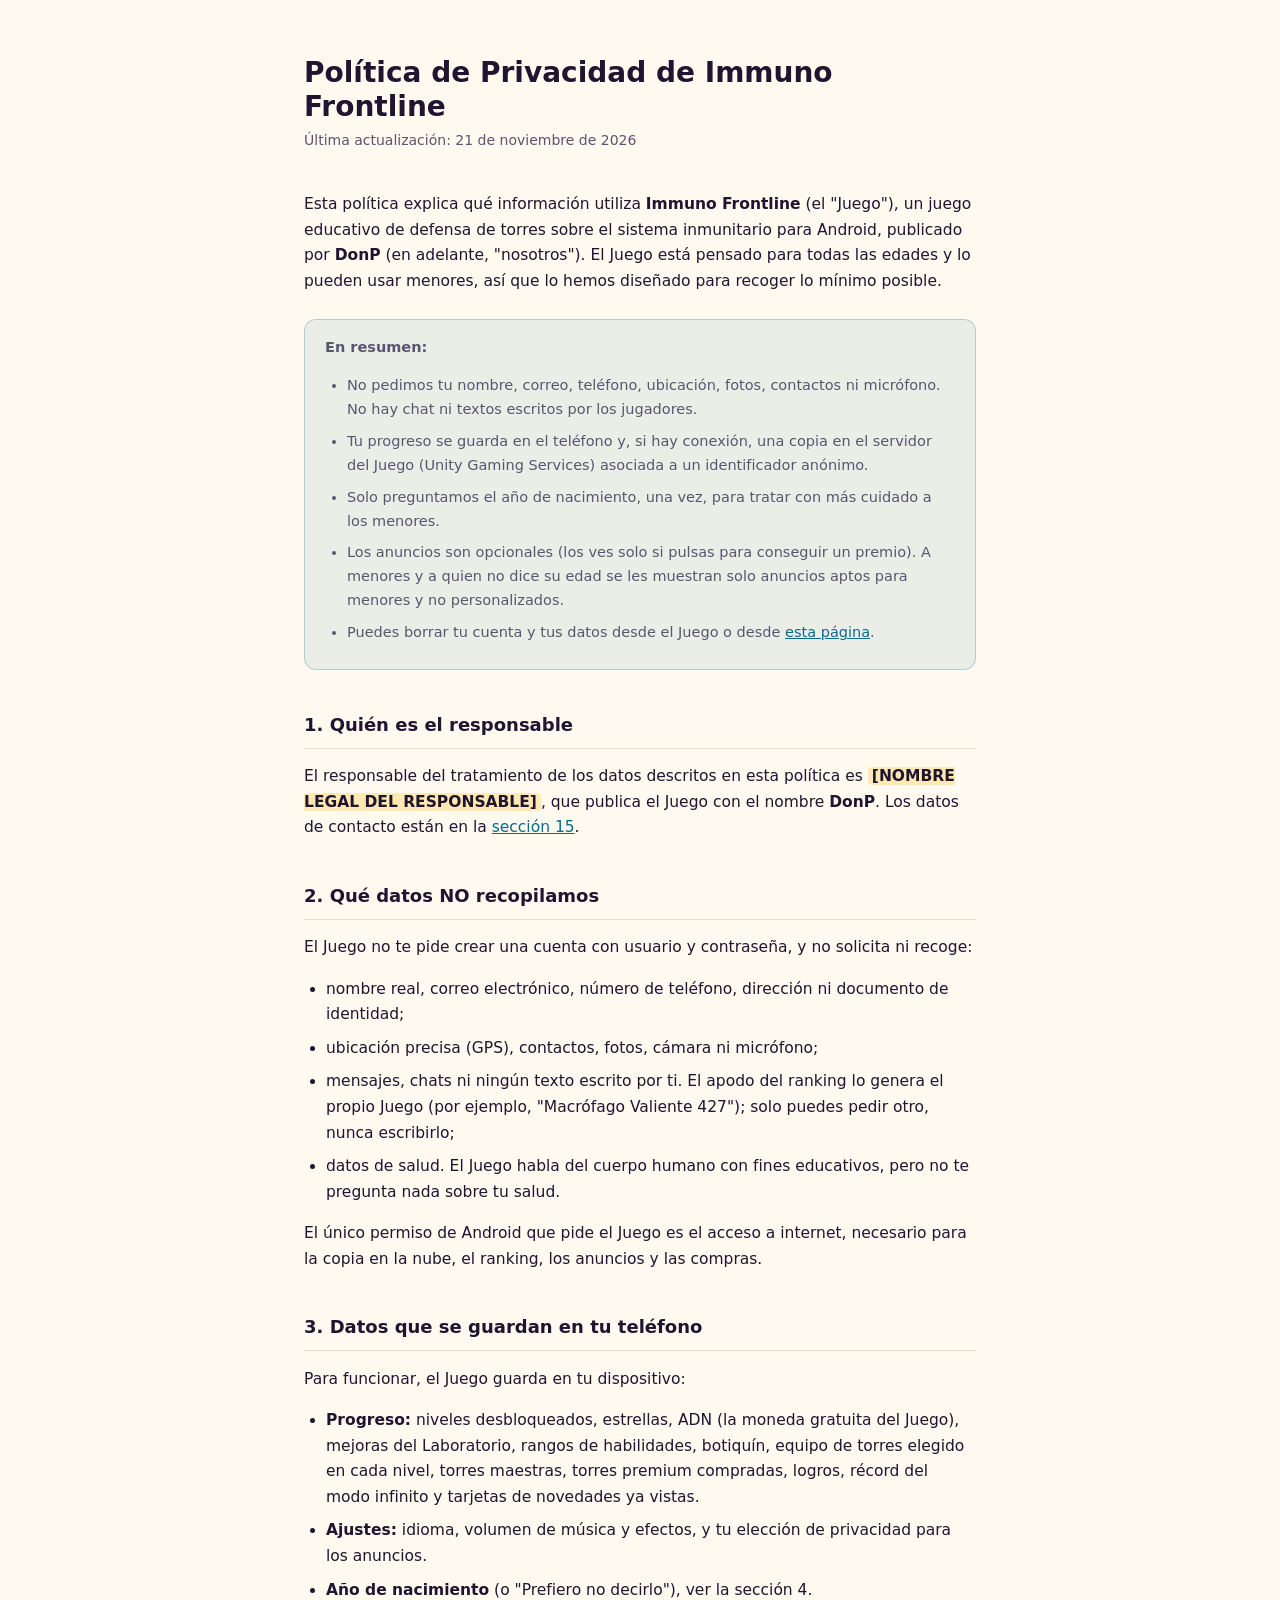
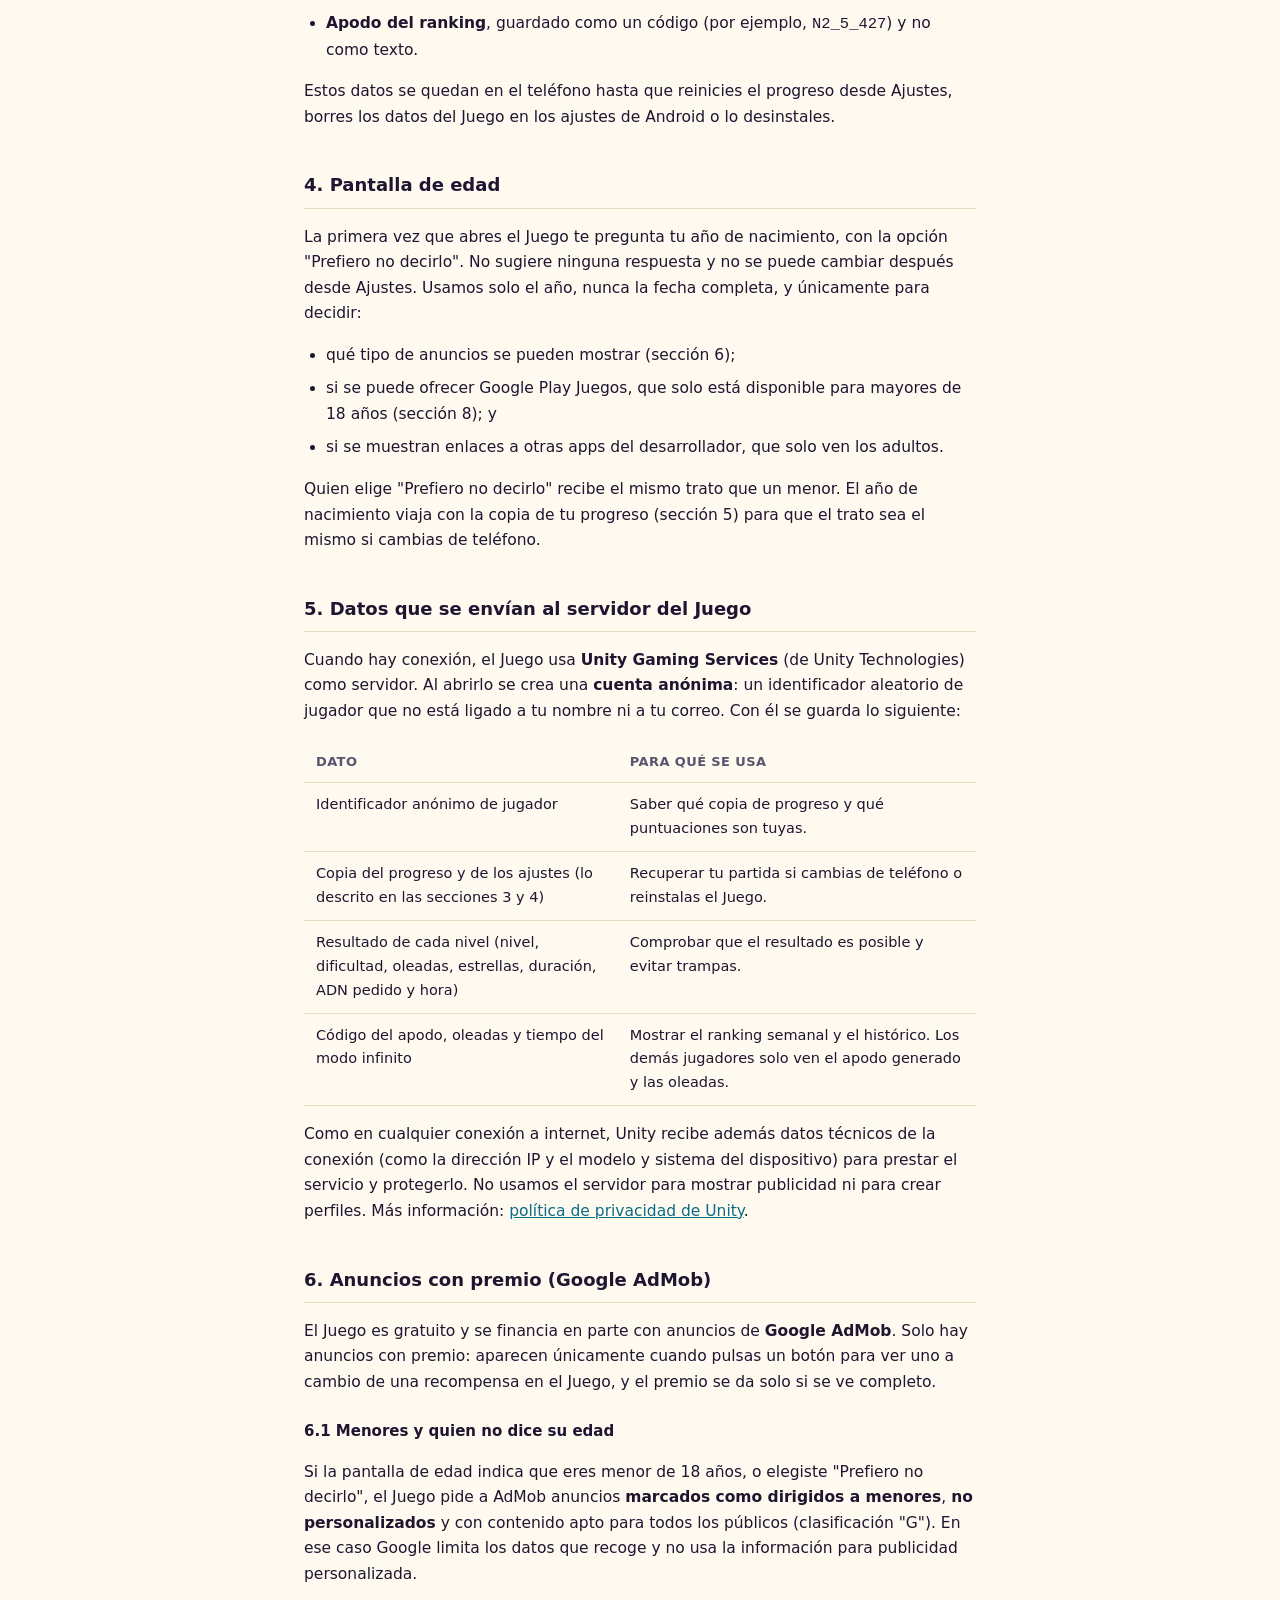
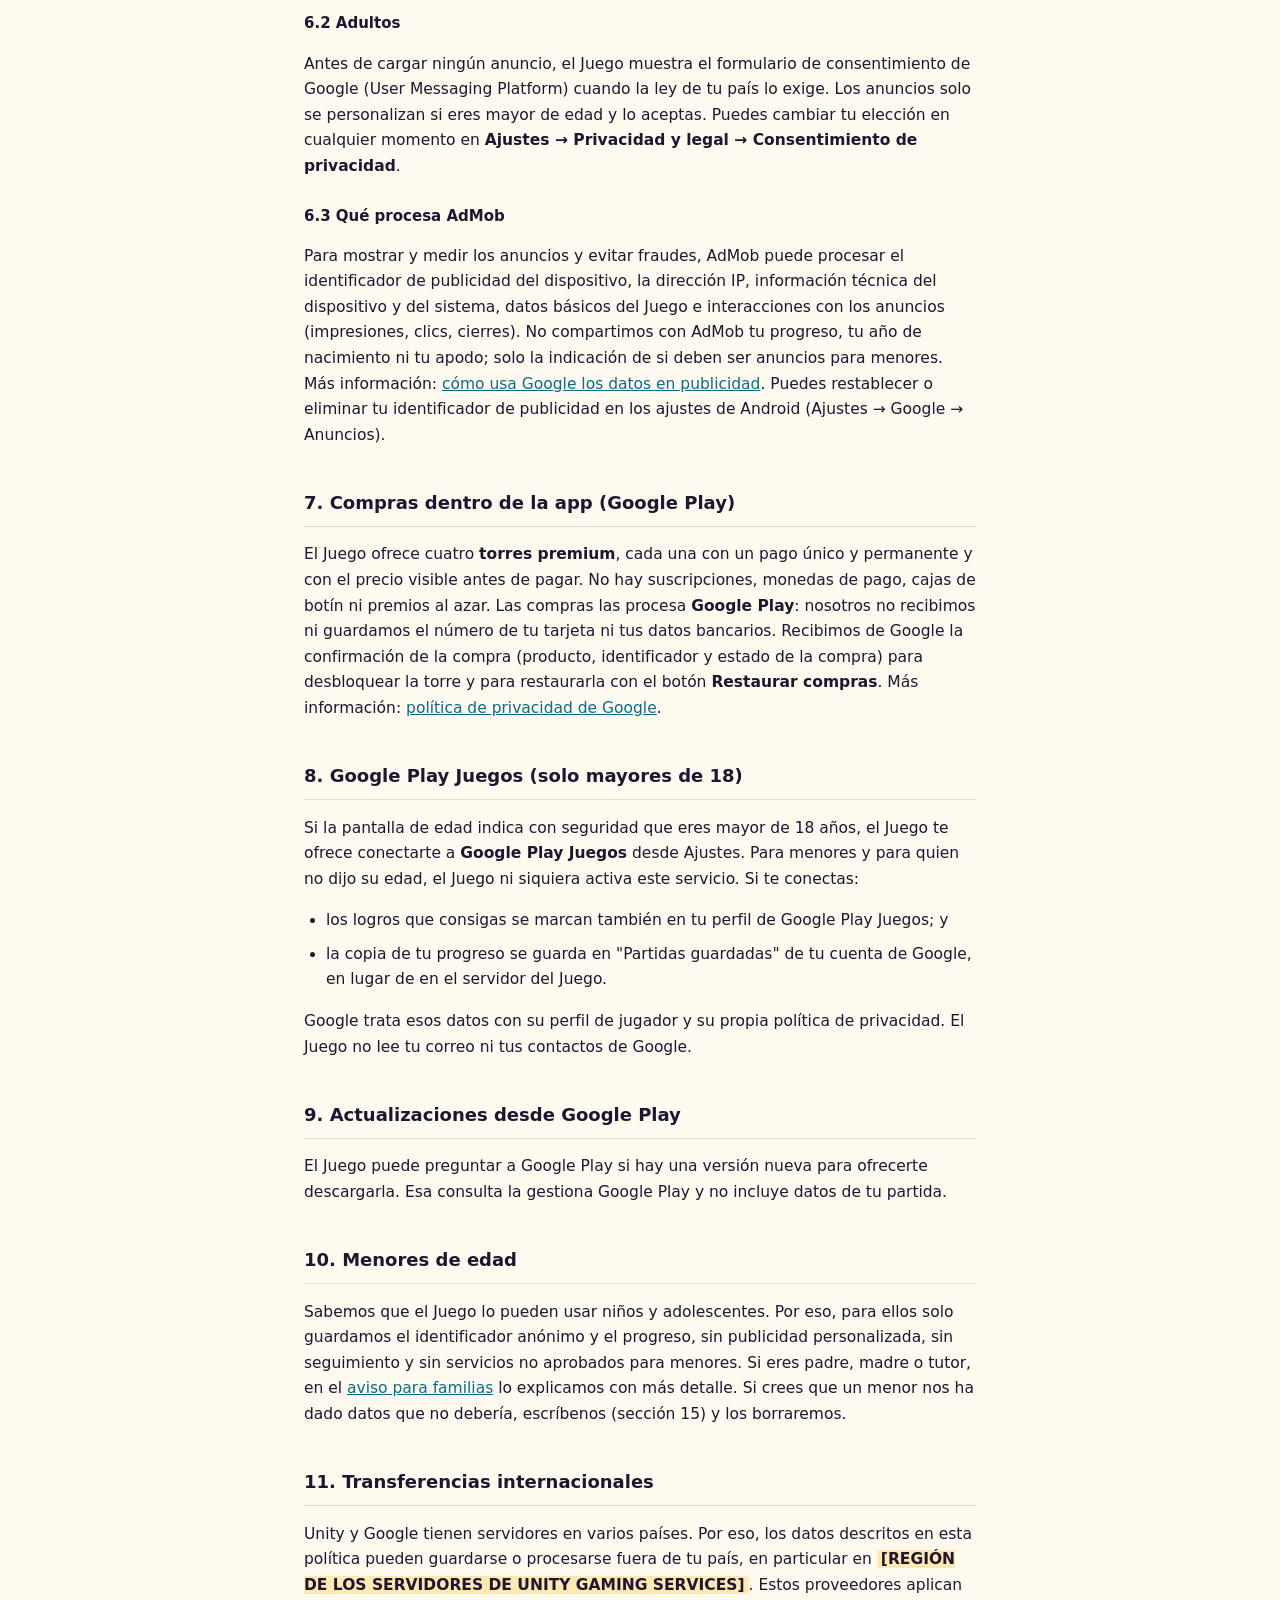
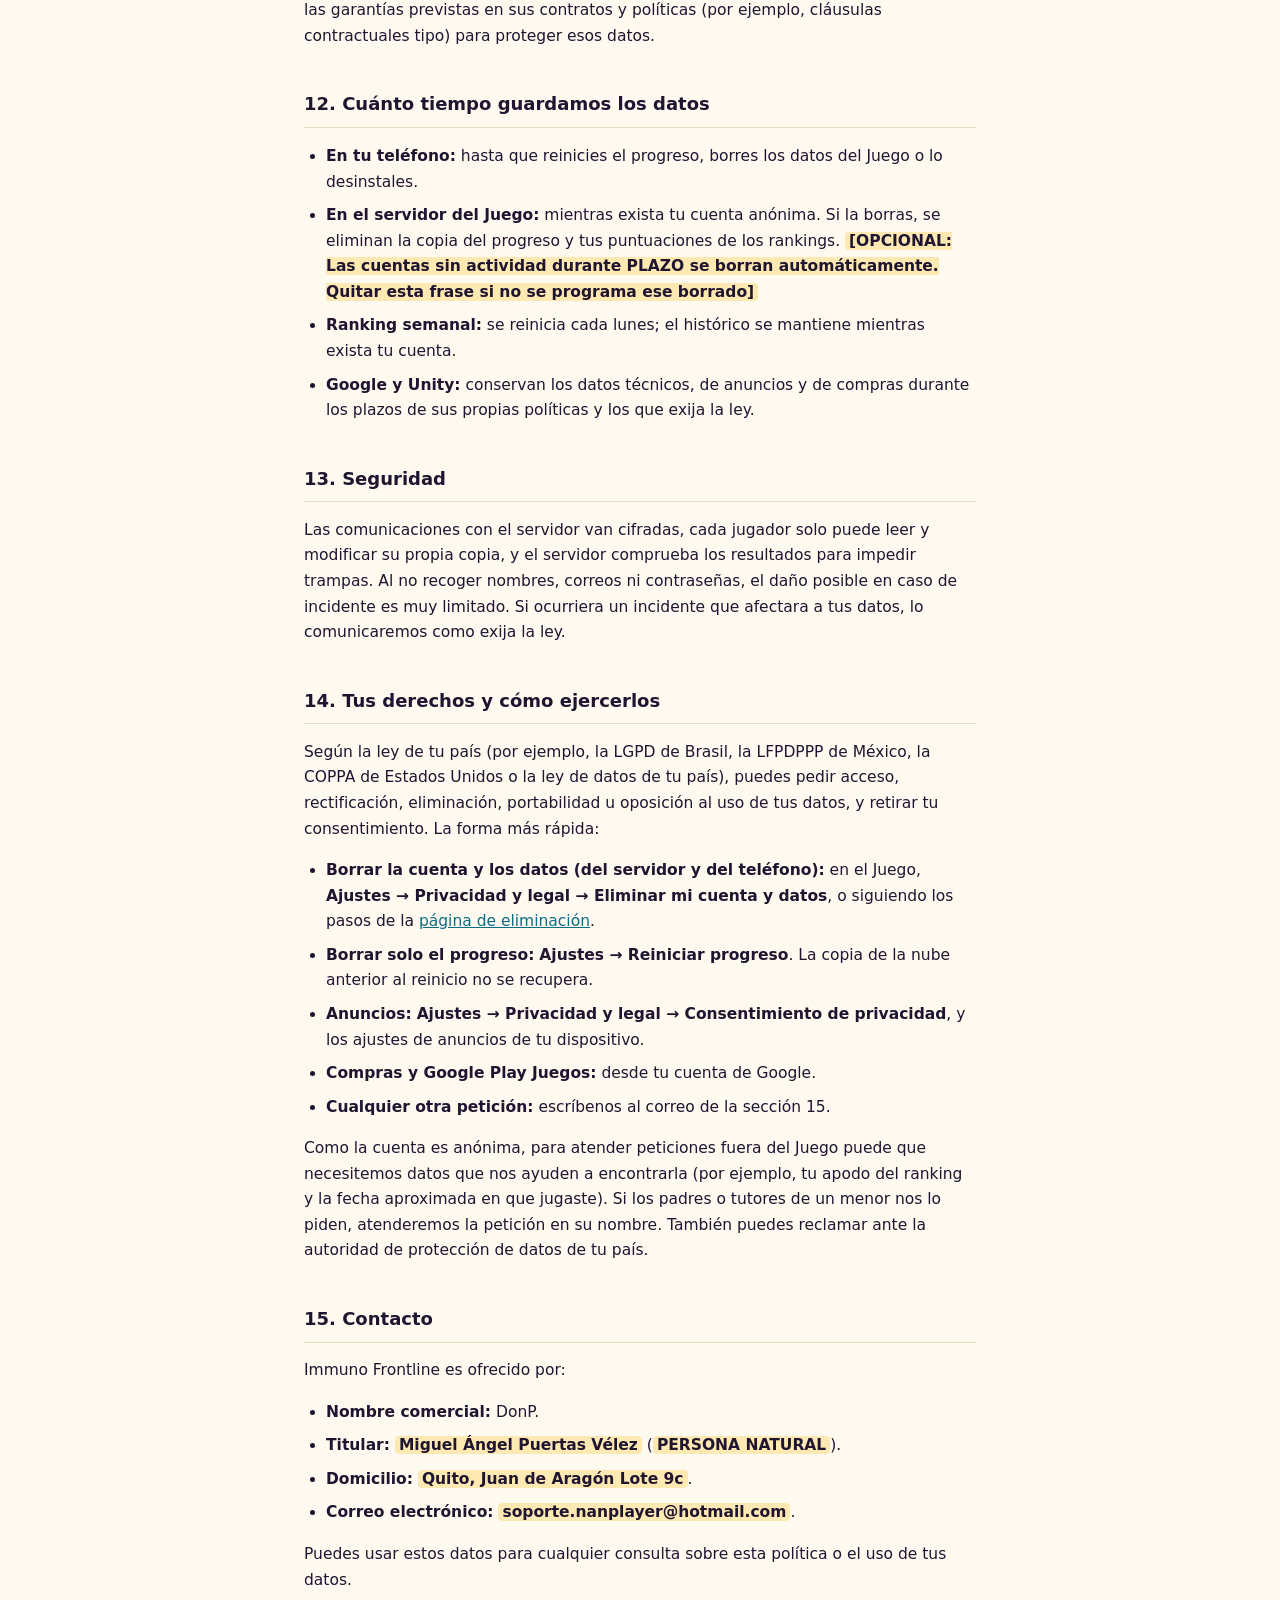
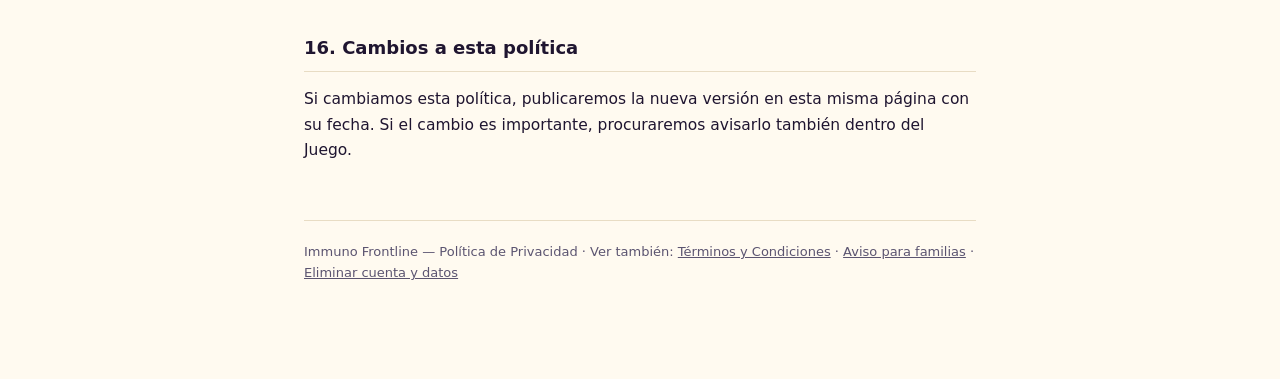
==== index.html @ 59e07735 "Primer despliegue de documentos legales" ====
<!doctype html>
<html lang="es">

<head>
  <meta charset="utf-8">
  <meta name="viewport" content="width=device-width, initial-scale=1">
  <title>Política de Privacidad — Immuno Frontline</title>
  <style>
    :root {
      --bg: #fffaf0;
      --ink: #1f1530;
      --ink-dim: #5b5470;
      --rule: #e8dcc4;
      --accent: #0a6c86;
    }

    @media (prefers-color-scheme: dark) {
      :root {
        --bg: #141120;
        --ink: #f1ebdf;
        --ink-dim: #aaa2bd;
        --rule: #34304a;
        --accent: #6ed3f0;
      }
    }

    * {
      box-sizing: border-box;
    }

    body {
      margin: 0;
      background: var(--bg);
      color: var(--ink);
      font-family: -apple-system, "Segoe UI", system-ui, sans-serif;
      line-height: 1.65;
    }

    main {
      max-width: 720px;
      margin: 0 auto;
      padding: 56px 24px 96px;
    }

    h1 {
      font-size: 28px;
      margin: 0 0 6px;
      line-height: 1.2;
    }

    .meta {
      color: var(--ink-dim);
      font-size: 14px;
      margin: 0 0 40px;
    }

    h2 {
      font-size: 18px;
      margin: 40px 0 12px;
      padding-bottom: 8px;
      border-bottom: 1px solid var(--rule);
    }

    h3 {
      font-size: 15px;
      margin: 24px 0 8px;
    }

    p,
    li {
      font-size: 15.5px;
      color: var(--ink);
    }

    ul {
      padding-left: 22px;
    }

    li {
      margin-bottom: 8px;
    }

    a {
      color: var(--accent);
    }

    .box {
      background: color-mix(in srgb, var(--accent) 8%, transparent);
      border: 1px solid color-mix(in srgb, var(--accent) 25%, transparent);
      border-radius: 12px;
      padding: 16px 20px;
      margin: 24px 0;
      font-size: 14.5px;
      color: var(--ink-dim);
    }

    .box p,
    .box li {
      font-size: 14.5px;
      color: var(--ink-dim);
    }

    .box p:first-child {
      margin-top: 0;
    }

    .box p:last-child,
    .box ul:last-child {
      margin-bottom: 0;
    }

    .ph {
      background: color-mix(in srgb, #ffc93c 35%, transparent);
      color: inherit;
      border-radius: 4px;
      padding: 0 4px;
      font-weight: 600;
    }

    .table-wrap {
      overflow-x: auto;
      margin: 16px 0;
    }

    table {
      width: 100%;
      border-collapse: collapse;
      font-size: 14.5px;
    }

    th,
    td {
      text-align: left;
      padding: 10px 12px;
      border-bottom: 1px solid var(--rule);
      vertical-align: top;
    }

    th {
      color: var(--ink-dim);
      font-weight: 600;
      font-size: 13px;
      text-transform: uppercase;
      letter-spacing: 0.03em;
    }

    footer {
      margin-top: 56px;
      padding-top: 20px;
      border-top: 1px solid var(--rule);
      color: var(--ink-dim);
      font-size: 13px;
    }

    footer a {
      color: var(--ink-dim);
      text-decoration: underline;
    }
  </style>
</head>

<body>
  <main>
    <h1>Política de Privacidad de Immuno Frontline</h1>
    <p class="meta">Última actualización: 21 de noviembre de 2026</p>

    <p>Esta política explica qué información utiliza <strong>Immuno Frontline</strong> (el "Juego"), un juego educativo
      de defensa de torres sobre el sistema inmunitario para Android, publicado por <strong>DonP</strong> (en adelante,
      "nosotros"). El Juego está pensado para todas las edades y lo pueden usar menores, así que lo hemos diseñado para
      recoger lo mínimo posible.</p>

    <div class="box">
      <p><strong>En resumen:</strong></p>
      <ul>
        <li>No pedimos tu nombre, correo, teléfono, ubicación, fotos, contactos ni micrófono. No hay chat ni textos
          escritos por los jugadores.</li>
        <li>Tu progreso se guarda en el teléfono y, si hay conexión, una copia en el servidor del Juego (Unity Gaming
          Services) asociada a un identificador anónimo.</li>
        <li>Solo preguntamos el año de nacimiento, una vez, para tratar con más cuidado a los menores.</li>
        <li>Los anuncios son opcionales (los ves solo si pulsas para conseguir un premio). A menores y a quien no dice
          su edad se les muestran solo anuncios aptos para menores y no personalizados.</li>
        <li>Puedes borrar tu cuenta y tus datos desde el Juego o desde <a href="delete-account.html">esta página</a>.
        </li>
      </ul>
    </div>

    <h2>1. Quién es el responsable</h2>
    <p>El responsable del tratamiento de los datos descritos en esta política es <span class="ph">[NOMBRE LEGAL DEL
        RESPONSABLE]</span>, que publica el Juego con el nombre <strong>DonP</strong>. Los datos de contacto están en la
      <a href="#contacto">sección 15</a>.
    </p>

    <h2>2. Qué datos NO recopilamos</h2>
    <p>El Juego no te pide crear una cuenta con usuario y contraseña, y no solicita ni recoge:</p>
    <ul>
      <li>nombre real, correo electrónico, número de teléfono, dirección ni documento de identidad;</li>
      <li>ubicación precisa (GPS), contactos, fotos, cámara ni micrófono;</li>
      <li>mensajes, chats ni ningún texto escrito por ti. El apodo del ranking lo genera el propio Juego (por ejemplo,
        "Macrófago Valiente 427"); solo puedes pedir otro, nunca escribirlo;</li>
      <li>datos de salud. El Juego habla del cuerpo humano con fines educativos, pero no te pregunta nada sobre tu
        salud.</li>
    </ul>
    <p>El único permiso de Android que pide el Juego es el acceso a internet, necesario para la copia en la nube, el
      ranking, los anuncios y las compras.</p>

    <h2>3. Datos que se guardan en tu teléfono</h2>
    <p>Para funcionar, el Juego guarda en tu dispositivo:</p>
    <ul>
      <li><strong>Progreso:</strong> niveles desbloqueados, estrellas, ADN (la moneda gratuita del Juego), mejoras del
        Laboratorio, rangos de habilidades, botiquín, equipo de torres elegido en cada nivel, torres maestras, torres
        premium compradas, logros, récord del modo infinito y tarjetas de novedades ya vistas.</li>
      <li><strong>Ajustes:</strong> idioma, volumen de música y efectos, y tu elección de privacidad para los anuncios.
      </li>
      <li><strong>Año de nacimiento</strong> (o "Prefiero no decirlo"), ver la sección 4.</li>
      <li><strong>Apodo del ranking</strong>, guardado como un código (por ejemplo, <code>N2_5_427</code>) y no como
        texto.</li>
    </ul>
    <p>Estos datos se quedan en el teléfono hasta que reinicies el progreso desde Ajustes, borres los datos del Juego en
      los ajustes de Android o lo desinstales.</p>

    <h2>4. Pantalla de edad</h2>
    <p>La primera vez que abres el Juego te pregunta tu año de nacimiento, con la opción "Prefiero no decirlo". No
      sugiere ninguna respuesta y no se puede cambiar después desde Ajustes. Usamos solo el año, nunca la fecha
      completa, y únicamente para decidir:</p>
    <ul>
      <li>qué tipo de anuncios se pueden mostrar (sección 6);</li>
      <li>si se puede ofrecer Google Play Juegos, que solo está disponible para mayores de 18 años (sección 8); y</li>
      <li>si se muestran enlaces a otras apps del desarrollador, que solo ven los adultos.</li>
    </ul>
    <p>Quien elige "Prefiero no decirlo" recibe el mismo trato que un menor. El año de nacimiento viaja con la copia de
      tu progreso (sección 5) para que el trato sea el mismo si cambias de teléfono.</p>

    <h2>5. Datos que se envían al servidor del Juego</h2>
    <p>Cuando hay conexión, el Juego usa <strong>Unity Gaming Services</strong> (de Unity Technologies) como servidor.
      Al abrirlo se crea una <strong>cuenta anónima</strong>: un identificador aleatorio de jugador que no está ligado a
      tu nombre ni a tu correo. Con él se guarda lo siguiente:</p>
    <div class="table-wrap">
      <table>
        <tr>
          <th>Dato</th>
          <th>Para qué se usa</th>
        </tr>
        <tr>
          <td>Identificador anónimo de jugador</td>
          <td>Saber qué copia de progreso y qué puntuaciones son tuyas.</td>
        </tr>
        <tr>
          <td>Copia del progreso y de los ajustes (lo descrito en las secciones 3 y 4)</td>
          <td>Recuperar tu partida si cambias de teléfono o reinstalas el Juego.</td>
        </tr>
        <tr>
          <td>Resultado de cada nivel (nivel, dificultad, oleadas, estrellas, duración, ADN pedido y hora)</td>
          <td>Comprobar que el resultado es posible y evitar trampas.</td>
        </tr>
        <tr>
          <td>Código del apodo, oleadas y tiempo del modo infinito</td>
          <td>Mostrar el ranking semanal y el histórico. Los demás jugadores solo ven el apodo generado y las oleadas.
          </td>
        </tr>
      </table>
    </div>
    <p>Como en cualquier conexión a internet, Unity recibe además datos técnicos de la conexión (como la dirección IP y
      el modelo y sistema del dispositivo) para prestar el servicio y protegerlo. No usamos el servidor para mostrar
      publicidad ni para crear perfiles. Más información: <a href="https://unity.com/legal/privacy-policy"
        target="_blank" rel="noopener">política de privacidad de Unity</a>.</p>

    <h2>6. Anuncios con premio (Google AdMob)</h2>
    <p>El Juego es gratuito y se financia en parte con anuncios de <strong>Google AdMob</strong>. Solo hay anuncios con
      premio: aparecen únicamente cuando pulsas un botón para ver uno a cambio de una recompensa en el Juego, y el
      premio se da solo si se ve completo.</p>
    <h3>6.1 Menores y quien no dice su edad</h3>
    <p>Si la pantalla de edad indica que eres menor de 18 años, o elegiste "Prefiero no decirlo", el Juego pide a AdMob
      anuncios <strong>marcados como dirigidos a menores</strong>, <strong>no personalizados</strong> y con contenido
      apto para todos los públicos (clasificación "G"). En ese caso Google limita los datos que recoge y no usa la
      información para publicidad personalizada.</p>
    <h3>6.2 Adultos</h3>
    <p>Antes de cargar ningún anuncio, el Juego muestra el formulario de consentimiento de Google (User Messaging
      Platform) cuando la ley de tu país lo exige. Los anuncios solo se personalizan si eres mayor de edad y lo aceptas.
      Puedes cambiar tu elección en cualquier momento en <strong>Ajustes → Privacidad y legal → Consentimiento de
        privacidad</strong>.</p>
    <h3>6.3 Qué procesa AdMob</h3>
    <p>Para mostrar y medir los anuncios y evitar fraudes, AdMob puede procesar el identificador de publicidad del
      dispositivo, la dirección IP, información técnica del dispositivo y del sistema, datos básicos del Juego e
      interacciones con los anuncios (impresiones, clics, cierres). No compartimos con AdMob tu progreso, tu año de
      nacimiento ni tu apodo; solo la indicación de si deben ser anuncios para menores. Más información: <a
        href="https://policies.google.com/technologies/ads?hl=es" target="_blank" rel="noopener">cómo usa Google los
        datos en publicidad</a>. Puedes restablecer o eliminar tu identificador de publicidad en los ajustes de Android
      (Ajustes → Google → Anuncios).</p>

    <h2>7. Compras dentro de la app (Google Play)</h2>
    <p>El Juego ofrece cuatro <strong>torres premium</strong>, cada una con un pago único y permanente y con el precio
      visible antes de pagar. No hay suscripciones, monedas de pago, cajas de botín ni premios al azar. Las compras las
      procesa <strong>Google Play</strong>: nosotros no recibimos ni guardamos el número de tu tarjeta ni tus datos
      bancarios. Recibimos de Google la confirmación de la compra (producto, identificador y estado de la compra) para
      desbloquear la torre y para restaurarla con el botón <strong>Restaurar compras</strong>. Más información: <a
        href="https://policies.google.com/privacy?hl=es" target="_blank" rel="noopener">política de privacidad de
        Google</a>.</p>

    <h2>8. Google Play Juegos (solo mayores de 18)</h2>
    <p>Si la pantalla de edad indica con seguridad que eres mayor de 18 años, el Juego te ofrece conectarte a
      <strong>Google Play Juegos</strong> desde Ajustes. Para menores y para quien no dijo su edad, el Juego ni siquiera
      activa este servicio. Si te conectas:
    </p>
    <ul>
      <li>los logros que consigas se marcan también en tu perfil de Google Play Juegos; y</li>
      <li>la copia de tu progreso se guarda en "Partidas guardadas" de tu cuenta de Google, en lugar de en el servidor
        del Juego.</li>
    </ul>
    <p>Google trata esos datos con su perfil de jugador y su propia política de privacidad. El Juego no lee tu correo ni
      tus contactos de Google.</p>

    <h2>9. Actualizaciones desde Google Play</h2>
    <p>El Juego puede preguntar a Google Play si hay una versión nueva para ofrecerte descargarla. Esa consulta la
      gestiona Google Play y no incluye datos de tu partida.</p>

    <h2>10. Menores de edad</h2>
    <p>Sabemos que el Juego lo pueden usar niños y adolescentes. Por eso, para ellos solo guardamos el identificador
      anónimo y el progreso, sin publicidad personalizada, sin seguimiento y sin servicios no aprobados para menores. Si
      eres padre, madre o tutor, en el <a href="families.html">aviso para familias</a> lo explicamos con más detalle. Si
      crees que un menor nos ha dado datos que no debería, escríbenos (sección 15) y los borraremos.</p>

    <h2>11. Transferencias internacionales</h2>
    <p>Unity y Google tienen servidores en varios países. Por eso, los datos descritos en esta política pueden guardarse
      o procesarse fuera de tu país, en particular en <span class="ph">[REGIÓN DE LOS SERVIDORES DE UNITY GAMING
        SERVICES]</span>. Estos proveedores aplican las garantías previstas en sus contratos y políticas (por ejemplo,
      cláusulas contractuales tipo) para proteger esos datos.</p>

    <h2>12. Cuánto tiempo guardamos los datos</h2>
    <ul>
      <li><strong>En tu teléfono:</strong> hasta que reinicies el progreso, borres los datos del Juego o lo desinstales.
      </li>
      <li><strong>En el servidor del Juego:</strong> mientras exista tu cuenta anónima. Si la borras, se eliminan la
        copia del progreso y tus puntuaciones de los rankings. <span class="ph">[OPCIONAL: Las cuentas sin actividad
          durante PLAZO se borran automáticamente. Quitar esta frase si no se programa ese borrado]</span></li>
      <li><strong>Ranking semanal:</strong> se reinicia cada lunes; el histórico se mantiene mientras exista tu cuenta.
      </li>
      <li><strong>Google y Unity:</strong> conservan los datos técnicos, de anuncios y de compras durante los plazos de
        sus propias políticas y los que exija la ley.</li>
    </ul>

    <h2>13. Seguridad</h2>
    <p>Las comunicaciones con el servidor van cifradas, cada jugador solo puede leer y modificar su propia copia, y el
      servidor comprueba los resultados para impedir trampas. Al no recoger nombres, correos ni contraseñas, el daño
      posible en caso de incidente es muy limitado. Si ocurriera un incidente que afectara a tus datos, lo comunicaremos
      como exija la ley.</p>

    <h2 id="derechos">14. Tus derechos y cómo ejercerlos</h2>
    <p>Según la ley de tu país (por ejemplo, la LGPD de Brasil, la LFPDPPP de México, la COPPA de Estados Unidos o la
      ley de datos de tu país), puedes pedir acceso, rectificación, eliminación, portabilidad u oposición al uso de tus
      datos, y retirar tu consentimiento. La forma más rápida:</p>
    <ul>
      <li><strong>Borrar la cuenta y los datos (del servidor y del teléfono):</strong> en el Juego, <strong>Ajustes →
          Privacidad y legal → Eliminar mi cuenta y datos</strong>, o siguiendo los pasos de la <a
          href="delete-account.html">página de eliminación</a>.</li>
      <li><strong>Borrar solo el progreso:</strong> <strong>Ajustes → Reiniciar progreso</strong>. La copia de la nube
        anterior al reinicio no se recupera.</li>
      <li><strong>Anuncios:</strong> <strong>Ajustes → Privacidad y legal → Consentimiento de privacidad</strong>, y los
        ajustes de anuncios de tu dispositivo.</li>
      <li><strong>Compras y Google Play Juegos:</strong> desde tu cuenta de Google.</li>
      <li><strong>Cualquier otra petición:</strong> escríbenos al correo de la sección 15.</li>
    </ul>
    <p>Como la cuenta es anónima, para atender peticiones fuera del Juego puede que necesitemos datos que nos ayuden a
      encontrarla (por ejemplo, tu apodo del ranking y la fecha aproximada en que jugaste). Si los padres o tutores de
      un menor nos lo piden, atenderemos la petición en su nombre. También puedes reclamar ante la autoridad de
      protección de datos de tu país.</p>

    <h2>15. Contacto</h2>
    <p id="contacto">Immuno Frontline es ofrecido por:</p>
    <ul>
      <li><strong>Nombre comercial:</strong> DonP.</li>
      <li><strong>Titular:</strong> <span class="ph">Miguel Ángel Puertas Vélez</span> (<span class="ph">PERSONA
          NATURAL</span>).</li>
      <li><strong>Domicilio:</strong> <span class="ph">Quito, Juan de Aragón Lote 9c</span>.</li>
      <li><strong>Correo electrónico:</strong> <span class="ph">soporte.nanplayer@hotmail.com</span>.</li>
    </ul>
    <p>Puedes usar estos datos para cualquier consulta sobre esta política o el uso de tus datos.</p>

    <h2>16. Cambios a esta política</h2>
    <p>Si cambiamos esta política, publicaremos la nueva versión en esta misma página con su fecha. Si el cambio es
      importante, procuraremos avisarlo también dentro del Juego.</p>

    <footer>Immuno Frontline — Política de Privacidad · Ver también: <a href="terms.html">Términos y Condiciones</a> ·
      <a href="families.html">Aviso para familias</a> · <a href="delete-account.html">Eliminar cuenta y datos</a>
    </footer>
  </main>
</body>

</html>
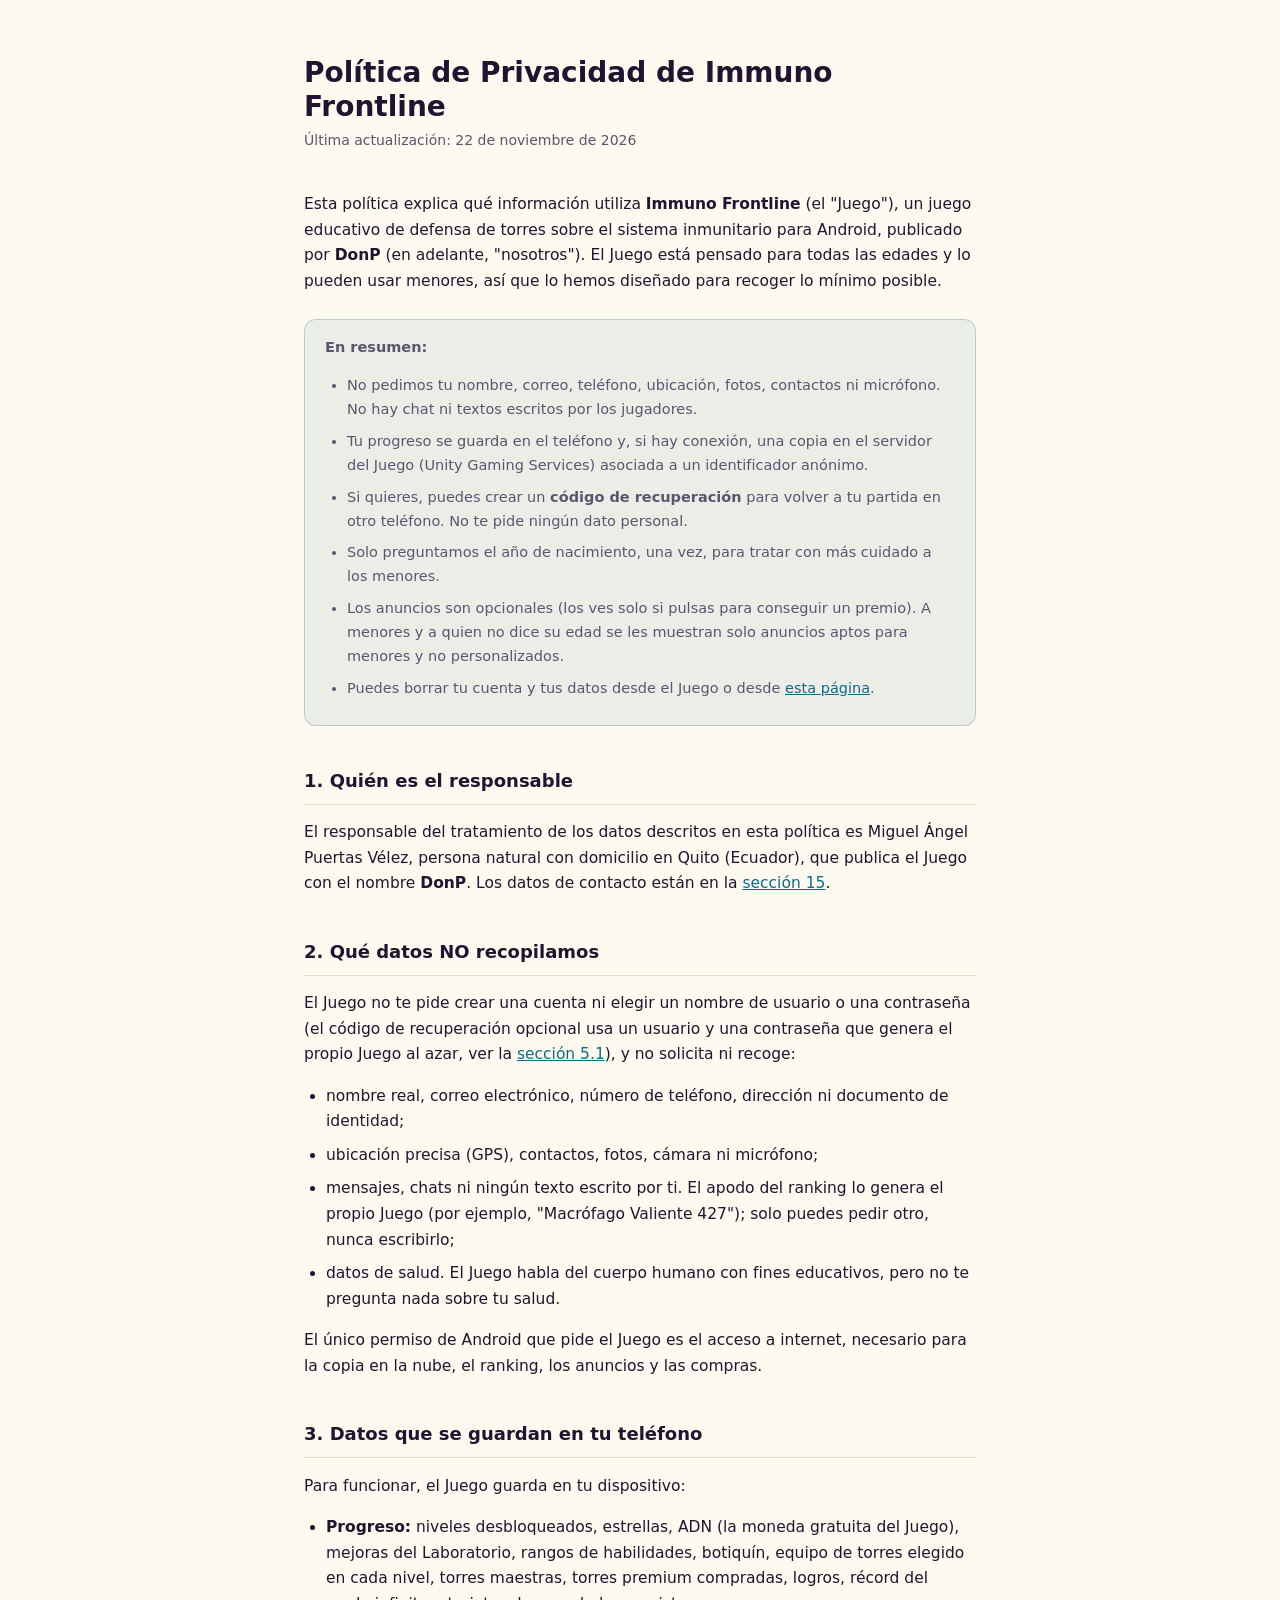
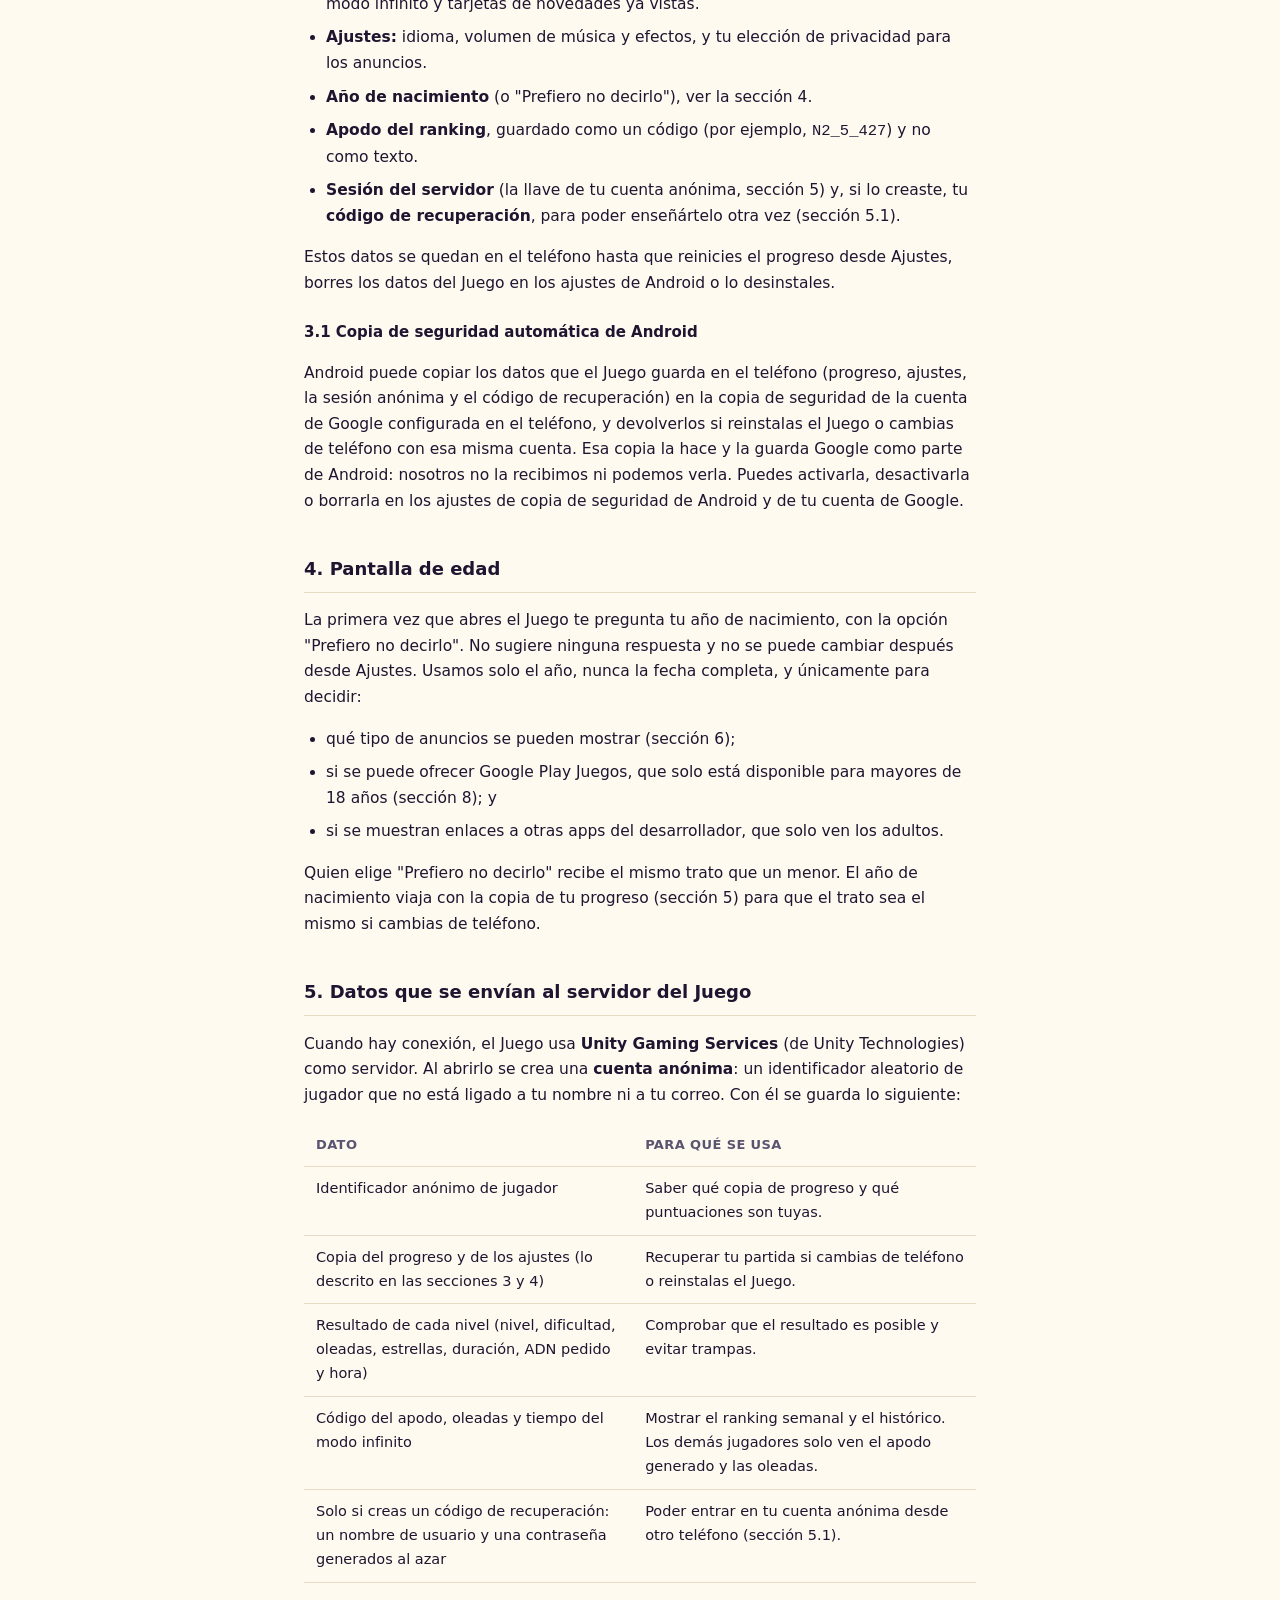
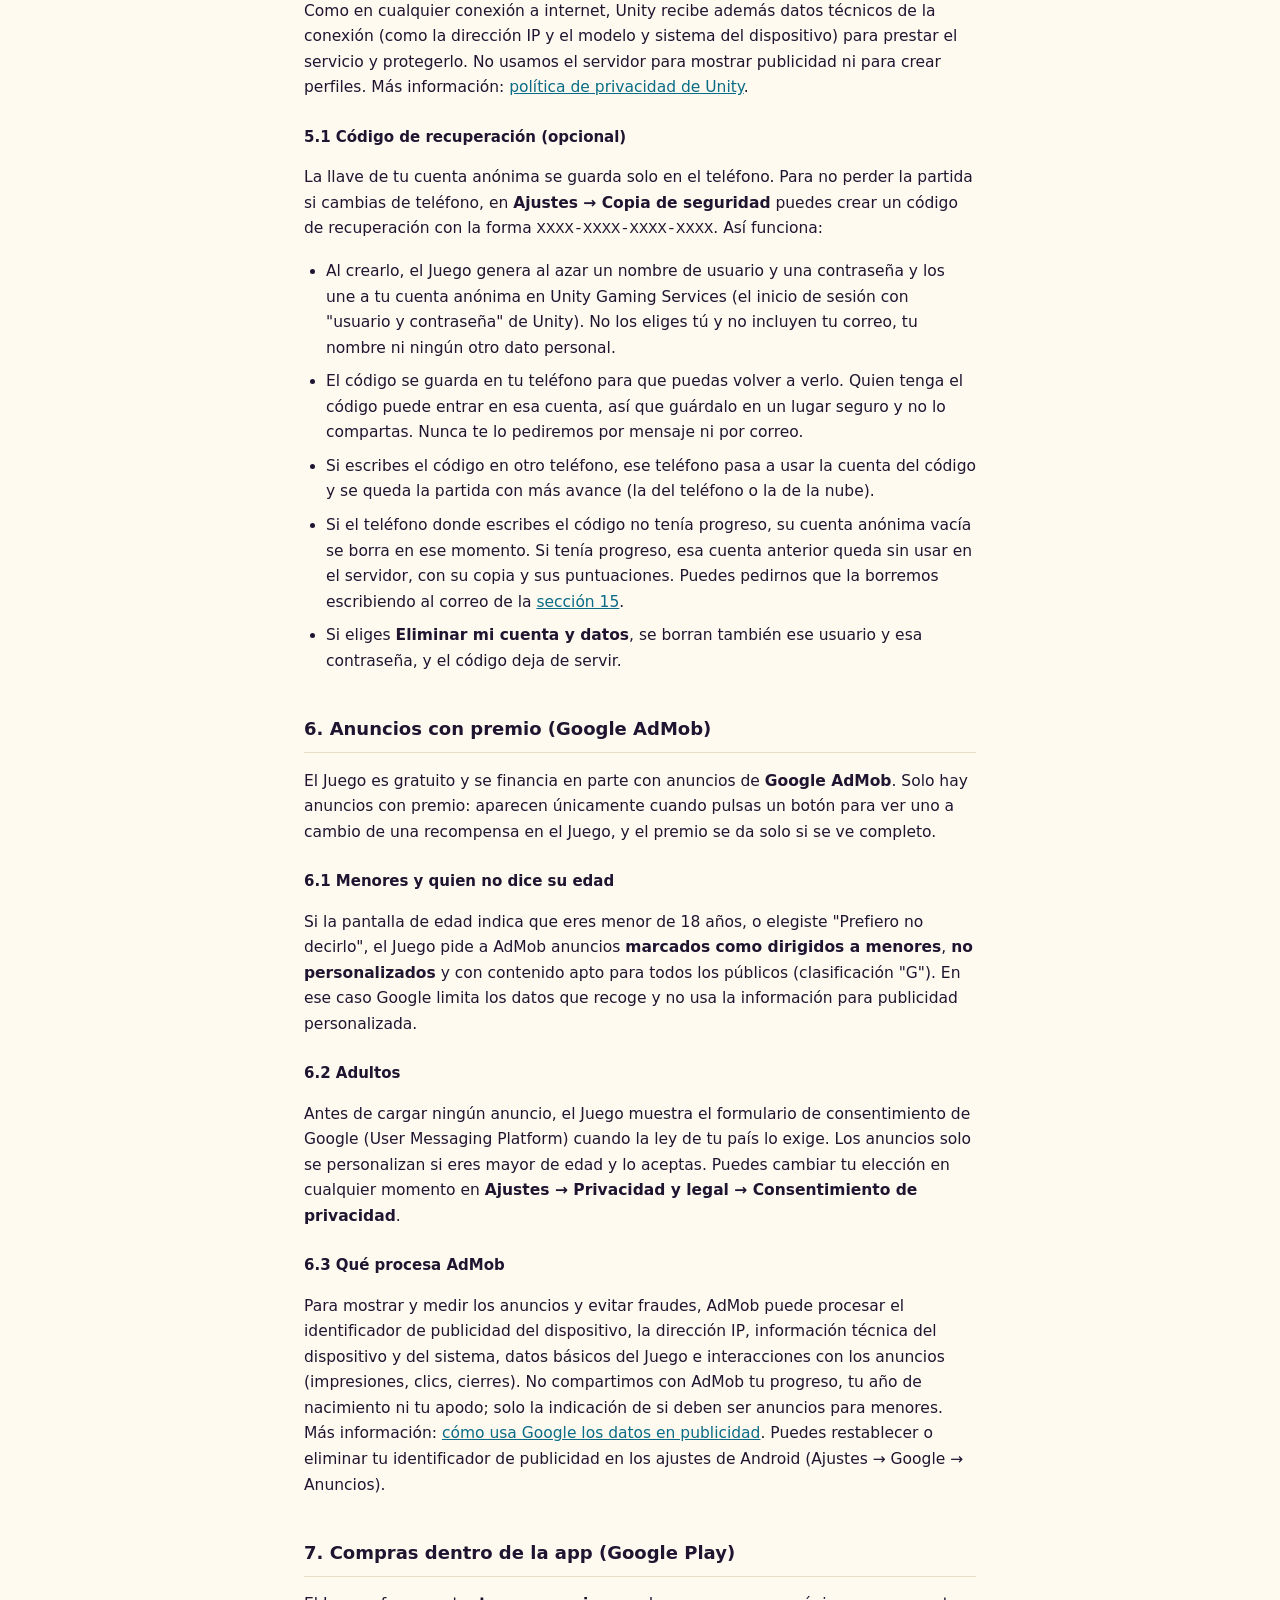
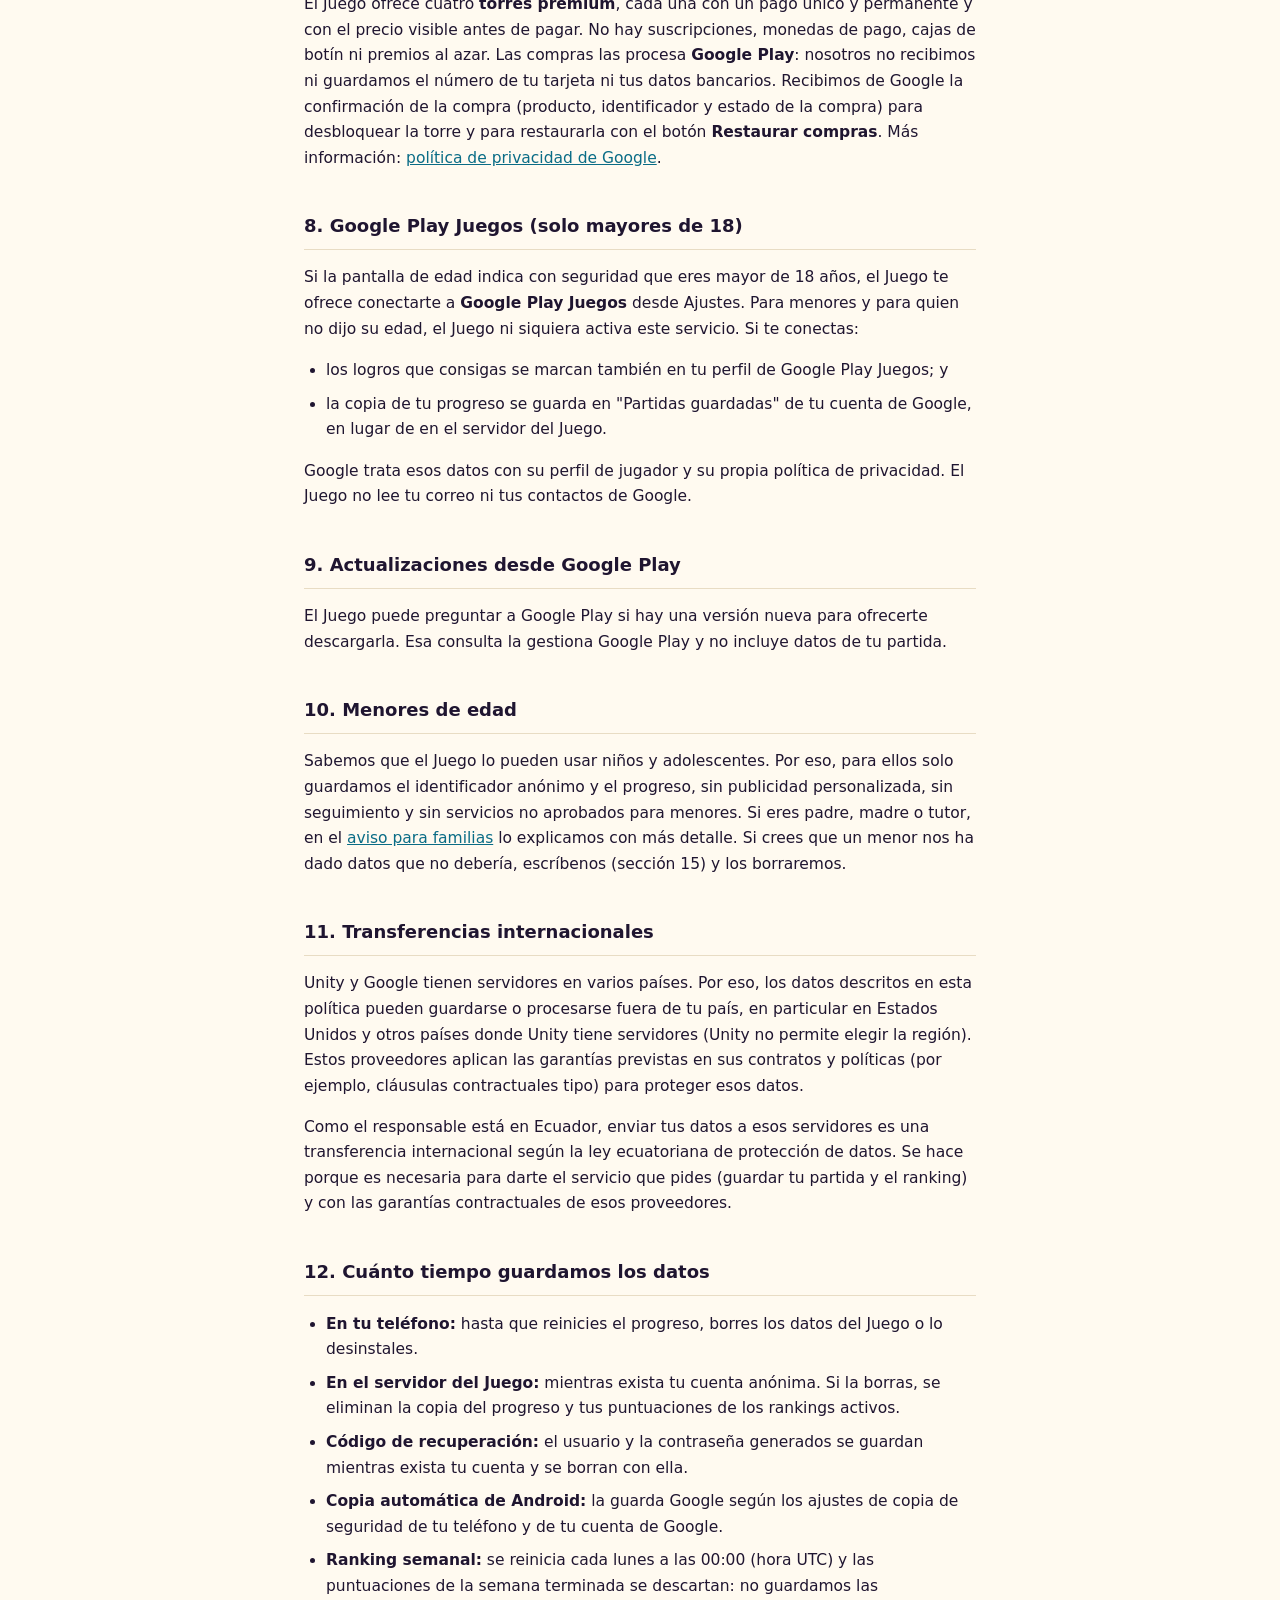
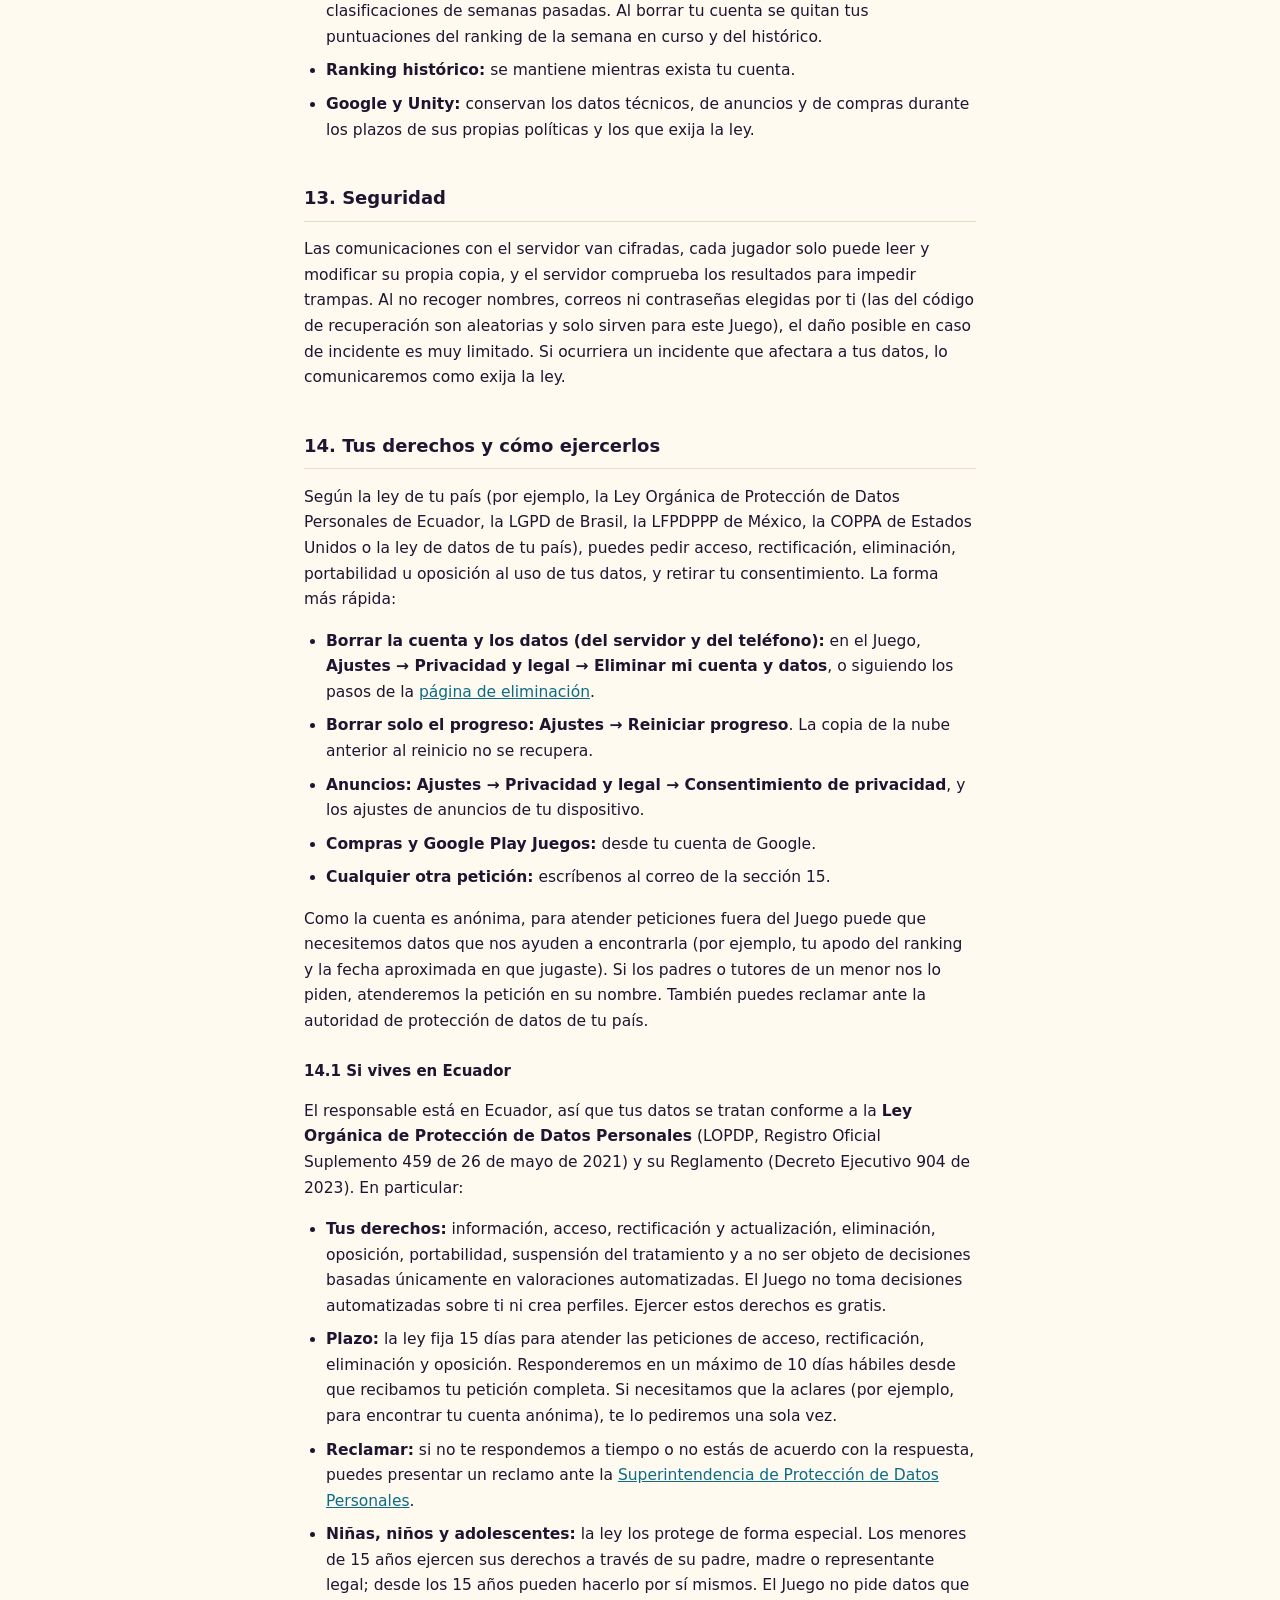
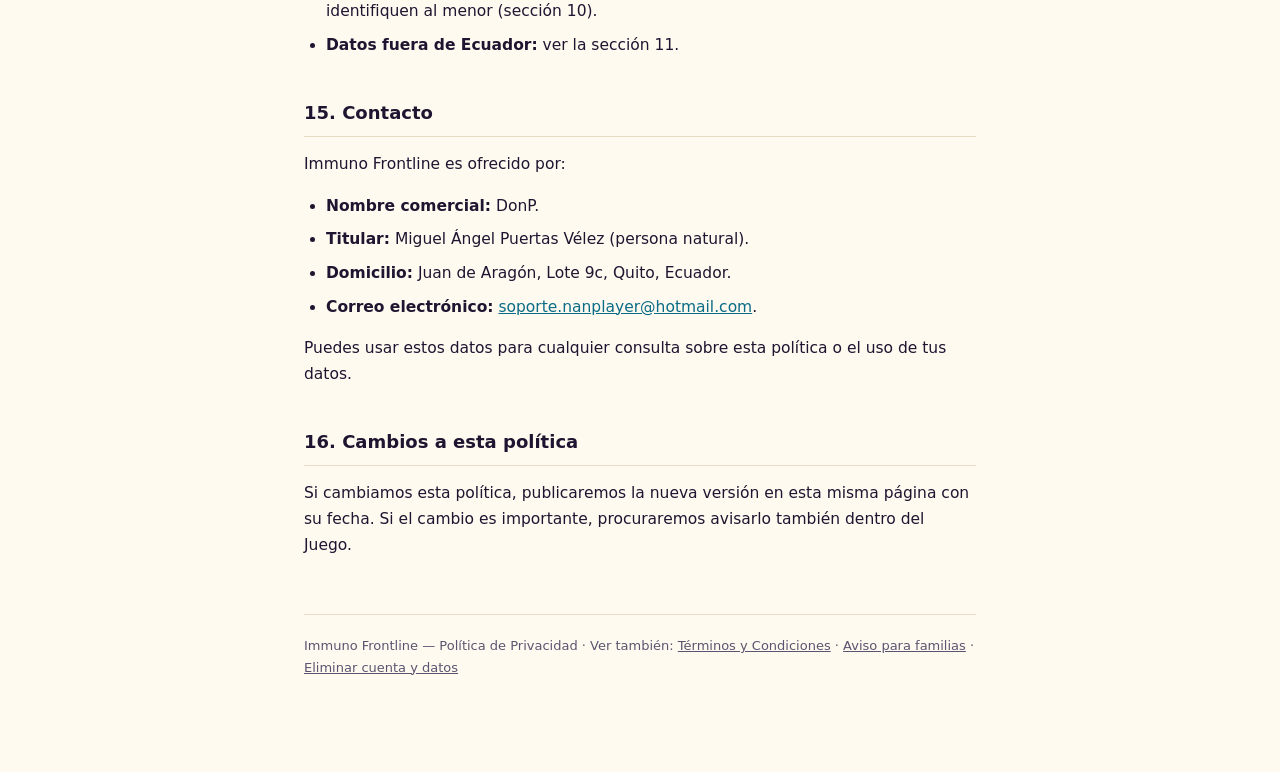
==== commit 0c8d880e: "actualizaciones segun la politica de unity" ====
--- a/index.html
+++ b/index.html
@@ -162,7 +162,7 @@
 <body>
   <main>
     <h1>Política de Privacidad de Immuno Frontline</h1>
-    <p class="meta">Última actualización: 21 de noviembre de 2026</p>
+    <p class="meta">Última actualización: 22 de noviembre de 2026</p>
 
     <p>Esta política explica qué información utiliza <strong>Immuno Frontline</strong> (el "Juego"), un juego educativo
       de defensa de torres sobre el sistema inmunitario para Android, publicado por <strong>DonP</strong> (en adelante,
@@ -176,6 +176,8 @@
           escritos por los jugadores.</li>
         <li>Tu progreso se guarda en el teléfono y, si hay conexión, una copia en el servidor del Juego (Unity Gaming
           Services) asociada a un identificador anónimo.</li>
+        <li>Si quieres, puedes crear un <strong>código de recuperación</strong> para volver a tu partida en otro teléfono.
+          No te pide ningún dato personal.</li>
         <li>Solo preguntamos el año de nacimiento, una vez, para tratar con más cuidado a los menores.</li>
         <li>Los anuncios son opcionales (los ves solo si pulsas para conseguir un premio). A menores y a quien no dice
           su edad se les muestran solo anuncios aptos para menores y no personalizados.</li>
@@ -185,13 +187,15 @@
     </div>
 
     <h2>1. Quién es el responsable</h2>
-    <p>El responsable del tratamiento de los datos descritos en esta política es <span class="ph">[NOMBRE LEGAL DEL
-        RESPONSABLE]</span>, que publica el Juego con el nombre <strong>DonP</strong>. Los datos de contacto están en la
+    <p>El responsable del tratamiento de los datos descritos en esta política es Miguel Ángel Puertas Vélez, persona
+      natural con domicilio en Quito (Ecuador), que publica el Juego con el nombre <strong>DonP</strong>. Los datos de contacto están en la
       <a href="#contacto">sección 15</a>.
     </p>
 
     <h2>2. Qué datos NO recopilamos</h2>
-    <p>El Juego no te pide crear una cuenta con usuario y contraseña, y no solicita ni recoge:</p>
+    <p>El Juego no te pide crear una cuenta ni elegir un nombre de usuario o una contraseña (el código de recuperación
+      opcional usa un usuario y una contraseña que genera el propio Juego al azar, ver la <a href="#codigo">sección
+        5.1</a>), y no solicita ni recoge:</p>
     <ul>
       <li>nombre real, correo electrónico, número de teléfono, dirección ni documento de identidad;</li>
       <li>ubicación precisa (GPS), contactos, fotos, cámara ni micrófono;</li>
@@ -214,9 +218,17 @@
       <li><strong>Año de nacimiento</strong> (o "Prefiero no decirlo"), ver la sección 4.</li>
       <li><strong>Apodo del ranking</strong>, guardado como un código (por ejemplo, <code>N2_5_427</code>) y no como
         texto.</li>
+      <li><strong>Sesión del servidor</strong> (la llave de tu cuenta anónima, sección 5) y, si lo creaste, tu
+        <strong>código de recuperación</strong>, para poder enseñártelo otra vez (sección 5.1).</li>
     </ul>
     <p>Estos datos se quedan en el teléfono hasta que reinicies el progreso desde Ajustes, borres los datos del Juego en
       los ajustes de Android o lo desinstales.</p>
+    <h3>3.1 Copia de seguridad automática de Android</h3>
+    <p>Android puede copiar los datos que el Juego guarda en el teléfono (progreso, ajustes, la sesión anónima y el
+      código de recuperación) en la copia de seguridad de la cuenta de Google configurada en el teléfono, y devolverlos
+      si reinstalas el Juego o cambias de teléfono con esa misma cuenta. Esa copia la hace y la guarda Google como parte
+      de Android: nosotros no la recibimos ni podemos verla. Puedes activarla, desactivarla o borrarla en los ajustes de
+      copia de seguridad de Android y de tu cuenta de Google.</p>
 
     <h2>4. Pantalla de edad</h2>
     <p>La primera vez que abres el Juego te pregunta tu año de nacimiento, con la opción "Prefiero no decirlo". No
@@ -257,12 +269,36 @@
           <td>Mostrar el ranking semanal y el histórico. Los demás jugadores solo ven el apodo generado y las oleadas.
           </td>
         </tr>
+        <tr>
+          <td>Solo si creas un código de recuperación: un nombre de usuario y una contraseña generados al azar</td>
+          <td>Poder entrar en tu cuenta anónima desde otro teléfono (sección 5.1).</td>
+        </tr>
       </table>
     </div>
     <p>Como en cualquier conexión a internet, Unity recibe además datos técnicos de la conexión (como la dirección IP y
       el modelo y sistema del dispositivo) para prestar el servicio y protegerlo. No usamos el servidor para mostrar
       publicidad ni para crear perfiles. Más información: <a href="https://unity.com/legal/privacy-policy"
         target="_blank" rel="noopener">política de privacidad de Unity</a>.</p>
+
+    <h3 id="codigo">5.1 Código de recuperación (opcional)</h3>
+    <p>La llave de tu cuenta anónima se guarda solo en el teléfono. Para no perder la partida si cambias de teléfono,
+      en <strong>Ajustes → Copia de seguridad</strong> puedes crear un código de recuperación con la forma
+      <code>XXXX-XXXX-XXXX-XXXX</code>. Así funciona:</p>
+    <ul>
+      <li>Al crearlo, el Juego genera al azar un nombre de usuario y una contraseña y los une a tu cuenta anónima en
+        Unity Gaming Services (el inicio de sesión con "usuario y contraseña" de Unity). No los eliges tú y no incluyen
+        tu correo, tu nombre ni ningún otro dato personal.</li>
+      <li>El código se guarda en tu teléfono para que puedas volver a verlo. Quien tenga el código puede entrar en esa
+        cuenta, así que guárdalo en un lugar seguro y no lo compartas. Nunca te lo pediremos por mensaje ni por correo.
+      </li>
+      <li>Si escribes el código en otro teléfono, ese teléfono pasa a usar la cuenta del código y se queda la partida
+        con más avance (la del teléfono o la de la nube).</li>
+      <li>Si el teléfono donde escribes el código no tenía progreso, su cuenta anónima vacía se borra en ese momento.
+        Si tenía progreso, esa cuenta anterior queda sin usar en el servidor, con su copia y sus puntuaciones. Puedes
+        pedirnos que la borremos escribiendo al correo de la <a href="#contacto">sección 15</a>.</li>
+      <li>Si eliges <strong>Eliminar mi cuenta y datos</strong>, se borran también ese usuario y esa contraseña, y el
+        código deja de servir.</li>
+    </ul>
 
     <h2>6. Anuncios con premio (Google AdMob)</h2>
     <p>El Juego es gratuito y se financia en parte con anuncios de <strong>Google AdMob</strong>. Solo hay anuncios con
@@ -321,32 +357,41 @@
 
     <h2>11. Transferencias internacionales</h2>
     <p>Unity y Google tienen servidores en varios países. Por eso, los datos descritos en esta política pueden guardarse
-      o procesarse fuera de tu país, en particular en <span class="ph">[REGIÓN DE LOS SERVIDORES DE UNITY GAMING
-        SERVICES]</span>. Estos proveedores aplican las garantías previstas en sus contratos y políticas (por ejemplo,
+      o procesarse fuera de tu país, en particular en Estados Unidos y otros países donde Unity tiene servidores (Unity no permite elegir la
+        región). Estos proveedores aplican las garantías previstas en sus contratos y políticas (por ejemplo,
       cláusulas contractuales tipo) para proteger esos datos.</p>
+    <p>Como el responsable está en Ecuador, enviar tus datos a esos servidores es una transferencia internacional según
+      la ley ecuatoriana de protección de datos. Se hace porque es necesaria para darte el servicio que pides (guardar
+      tu partida y el ranking) y con las garantías contractuales de esos proveedores.</p>
 
     <h2>12. Cuánto tiempo guardamos los datos</h2>
     <ul>
       <li><strong>En tu teléfono:</strong> hasta que reinicies el progreso, borres los datos del Juego o lo desinstales.
       </li>
       <li><strong>En el servidor del Juego:</strong> mientras exista tu cuenta anónima. Si la borras, se eliminan la
-        copia del progreso y tus puntuaciones de los rankings. <span class="ph">[OPCIONAL: Las cuentas sin actividad
-          durante PLAZO se borran automáticamente. Quitar esta frase si no se programa ese borrado]</span></li>
-      <li><strong>Ranking semanal:</strong> se reinicia cada lunes; el histórico se mantiene mientras exista tu cuenta.
-      </li>
+        copia del progreso y tus puntuaciones de los rankings activos.</li>
+      <li><strong>Código de recuperación:</strong> el usuario y la contraseña generados se guardan mientras exista tu
+        cuenta y se borran con ella.</li>
+      <li><strong>Copia automática de Android:</strong> la guarda Google según los ajustes de copia de seguridad de tu
+        teléfono y de tu cuenta de Google.</li>
+      <li><strong>Ranking semanal:</strong> se reinicia cada lunes a las 00:00 (hora UTC) y las puntuaciones de la
+        semana terminada se descartan: no guardamos las clasificaciones de semanas pasadas. Al borrar tu cuenta se quitan
+        tus puntuaciones del ranking de la semana en curso y del histórico.</li>
+      <li><strong>Ranking histórico:</strong> se mantiene mientras exista tu cuenta.</li>
       <li><strong>Google y Unity:</strong> conservan los datos técnicos, de anuncios y de compras durante los plazos de
         sus propias políticas y los que exija la ley.</li>
     </ul>
 
     <h2>13. Seguridad</h2>
     <p>Las comunicaciones con el servidor van cifradas, cada jugador solo puede leer y modificar su propia copia, y el
-      servidor comprueba los resultados para impedir trampas. Al no recoger nombres, correos ni contraseñas, el daño
-      posible en caso de incidente es muy limitado. Si ocurriera un incidente que afectara a tus datos, lo comunicaremos
+      servidor comprueba los resultados para impedir trampas. Al no recoger nombres, correos ni contraseñas elegidas por
+      ti (las del código de recuperación son aleatorias y solo sirven para este Juego), el daño posible en caso de
+      incidente es muy limitado. Si ocurriera un incidente que afectara a tus datos, lo comunicaremos
       como exija la ley.</p>
 
     <h2 id="derechos">14. Tus derechos y cómo ejercerlos</h2>
-    <p>Según la ley de tu país (por ejemplo, la LGPD de Brasil, la LFPDPPP de México, la COPPA de Estados Unidos o la
-      ley de datos de tu país), puedes pedir acceso, rectificación, eliminación, portabilidad u oposición al uso de tus
+    <p>Según la ley de tu país (por ejemplo, la Ley Orgánica de Protección de Datos Personales de Ecuador, la LGPD de
+      Brasil, la LFPDPPP de México, la COPPA de Estados Unidos o la ley de datos de tu país), puedes pedir acceso, rectificación, eliminación, portabilidad u oposición al uso de tus
       datos, y retirar tu consentimiento. La forma más rápida:</p>
     <ul>
       <li><strong>Borrar la cuenta y los datos (del servidor y del teléfono):</strong> en el Juego, <strong>Ajustes →
@@ -364,14 +409,35 @@
       un menor nos lo piden, atenderemos la petición en su nombre. También puedes reclamar ante la autoridad de
       protección de datos de tu país.</p>
 
+    <h3 id="ecuador">14.1 Si vives en Ecuador</h3>
+    <p>El responsable está en Ecuador, así que tus datos se tratan conforme a la <strong>Ley Orgánica de Protección de
+        Datos Personales</strong> (LOPDP, Registro Oficial Suplemento 459 de 26 de mayo de 2021) y su Reglamento
+      (Decreto Ejecutivo 904 de 2023). En particular:</p>
+    <ul>
+      <li><strong>Tus derechos:</strong> información, acceso, rectificación y actualización, eliminación, oposición,
+        portabilidad, suspensión del tratamiento y a no ser objeto de decisiones basadas únicamente en valoraciones
+        automatizadas. El Juego no toma decisiones automatizadas sobre ti ni crea perfiles. Ejercer estos derechos es
+        gratis.</li>
+      <li><strong>Plazo:</strong> la ley fija 15 días para atender las peticiones de acceso, rectificación,
+        eliminación y oposición. Responderemos en un máximo de 10 días hábiles desde que recibamos tu petición completa.
+        Si necesitamos que la aclares (por ejemplo, para encontrar tu cuenta anónima), te lo pediremos una sola vez.</li>
+      <li><strong>Reclamar:</strong> si no te respondemos a tiempo o no estás de acuerdo con la respuesta, puedes
+        presentar un reclamo ante la <a href="https://www.gob.ec/spdp/tramites/atencion-denuncias-incumplimiento-lopdp"
+          target="_blank" rel="noopener">Superintendencia de Protección de Datos Personales</a>.</li>
+      <li><strong>Niñas, niños y adolescentes:</strong> la ley los protege de forma especial. Los menores de 15 años
+        ejercen sus derechos a través de su padre, madre o representante legal; desde los 15 años pueden hacerlo por sí
+        mismos. El Juego no pide datos que identifiquen al menor (sección 10).</li>
+      <li><strong>Datos fuera de Ecuador:</strong> ver la sección 11.</li>
+    </ul>
+
     <h2>15. Contacto</h2>
     <p id="contacto">Immuno Frontline es ofrecido por:</p>
     <ul>
       <li><strong>Nombre comercial:</strong> DonP.</li>
-      <li><strong>Titular:</strong> <span class="ph">Miguel Ángel Puertas Vélez</span> (<span class="ph">PERSONA
-          NATURAL</span>).</li>
-      <li><strong>Domicilio:</strong> <span class="ph">Quito, Juan de Aragón Lote 9c</span>.</li>
-      <li><strong>Correo electrónico:</strong> <span class="ph">soporte.nanplayer@hotmail.com</span>.</li>
+      <li><strong>Titular:</strong> Miguel Ángel Puertas Vélez (persona natural).</li>
+      <li><strong>Domicilio:</strong> Juan de Aragón, Lote 9c, Quito, Ecuador.</li>
+      <li><strong>Correo electrónico:</strong> <a
+          href="mailto:soporte.nanplayer@hotmail.com">soporte.nanplayer@hotmail.com</a>.</li>
     </ul>
     <p>Puedes usar estos datos para cualquier consulta sobre esta política o el uso de tus datos.</p>
 
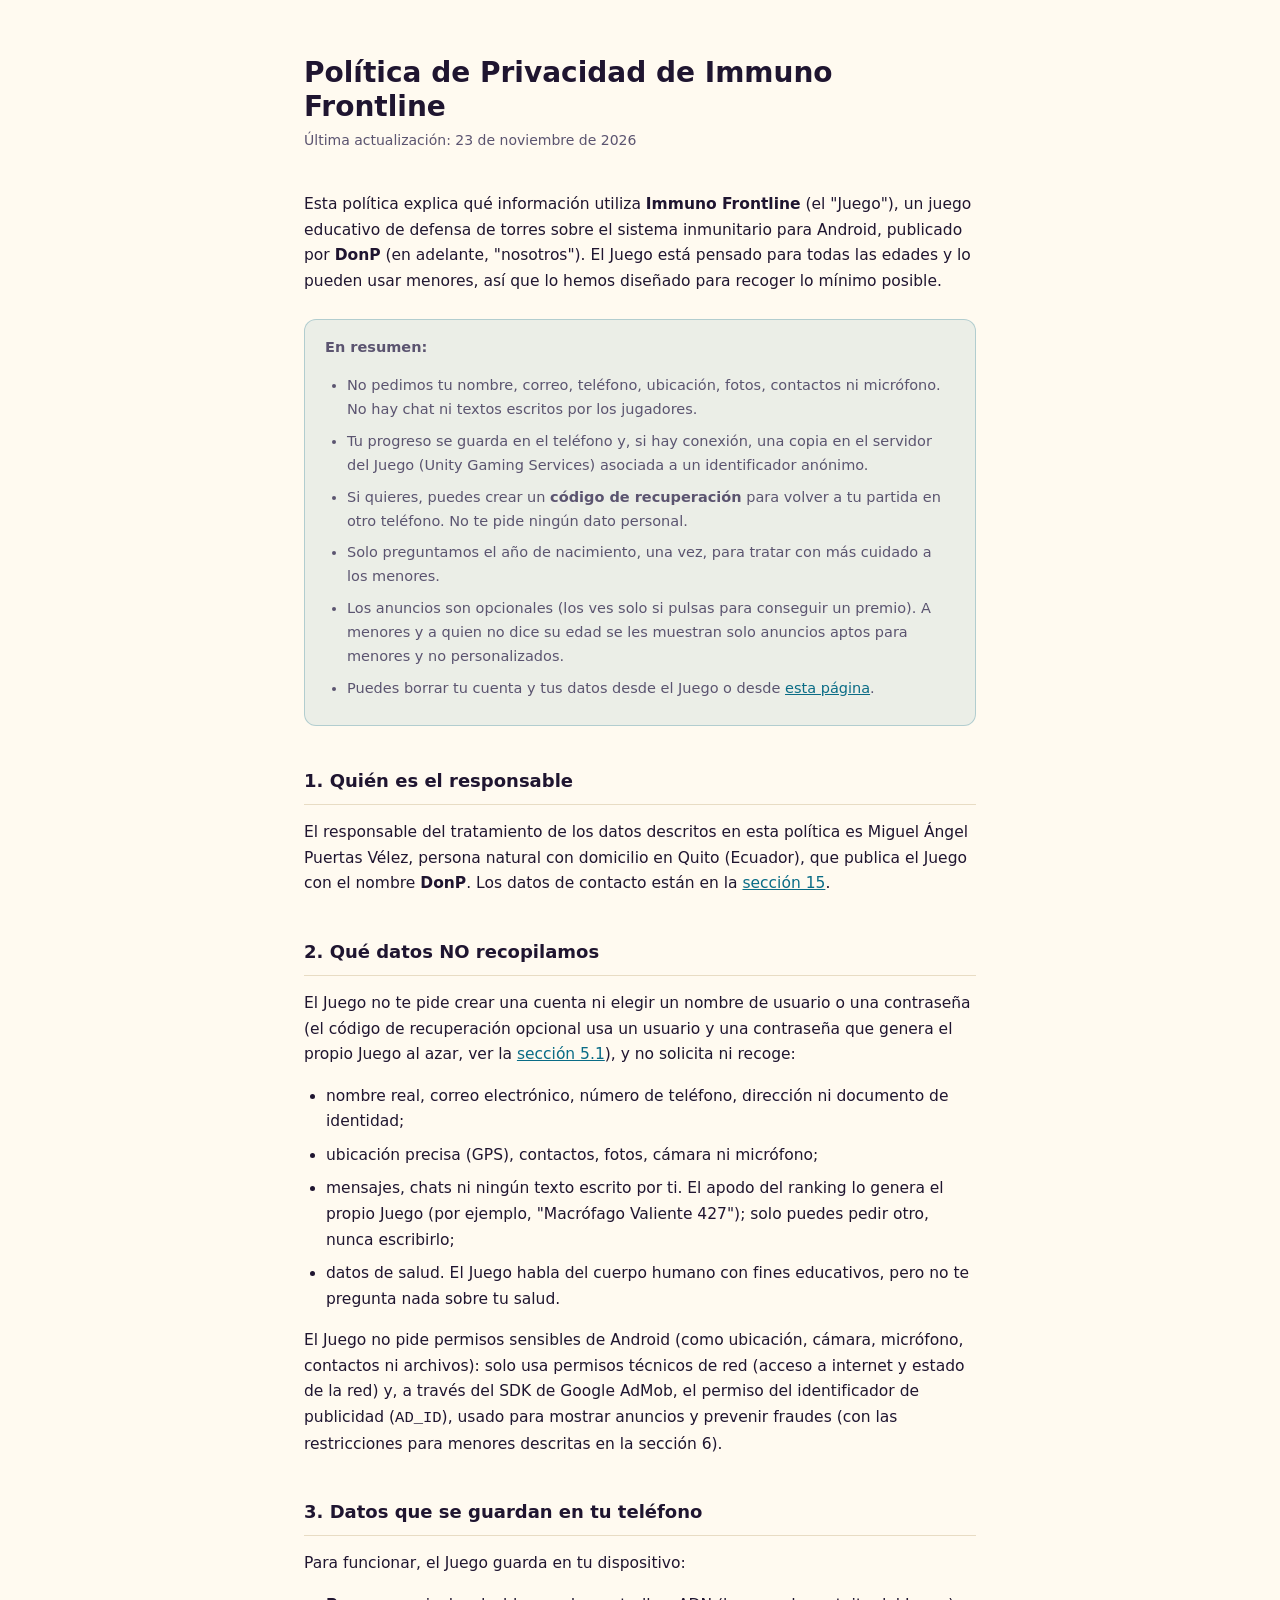
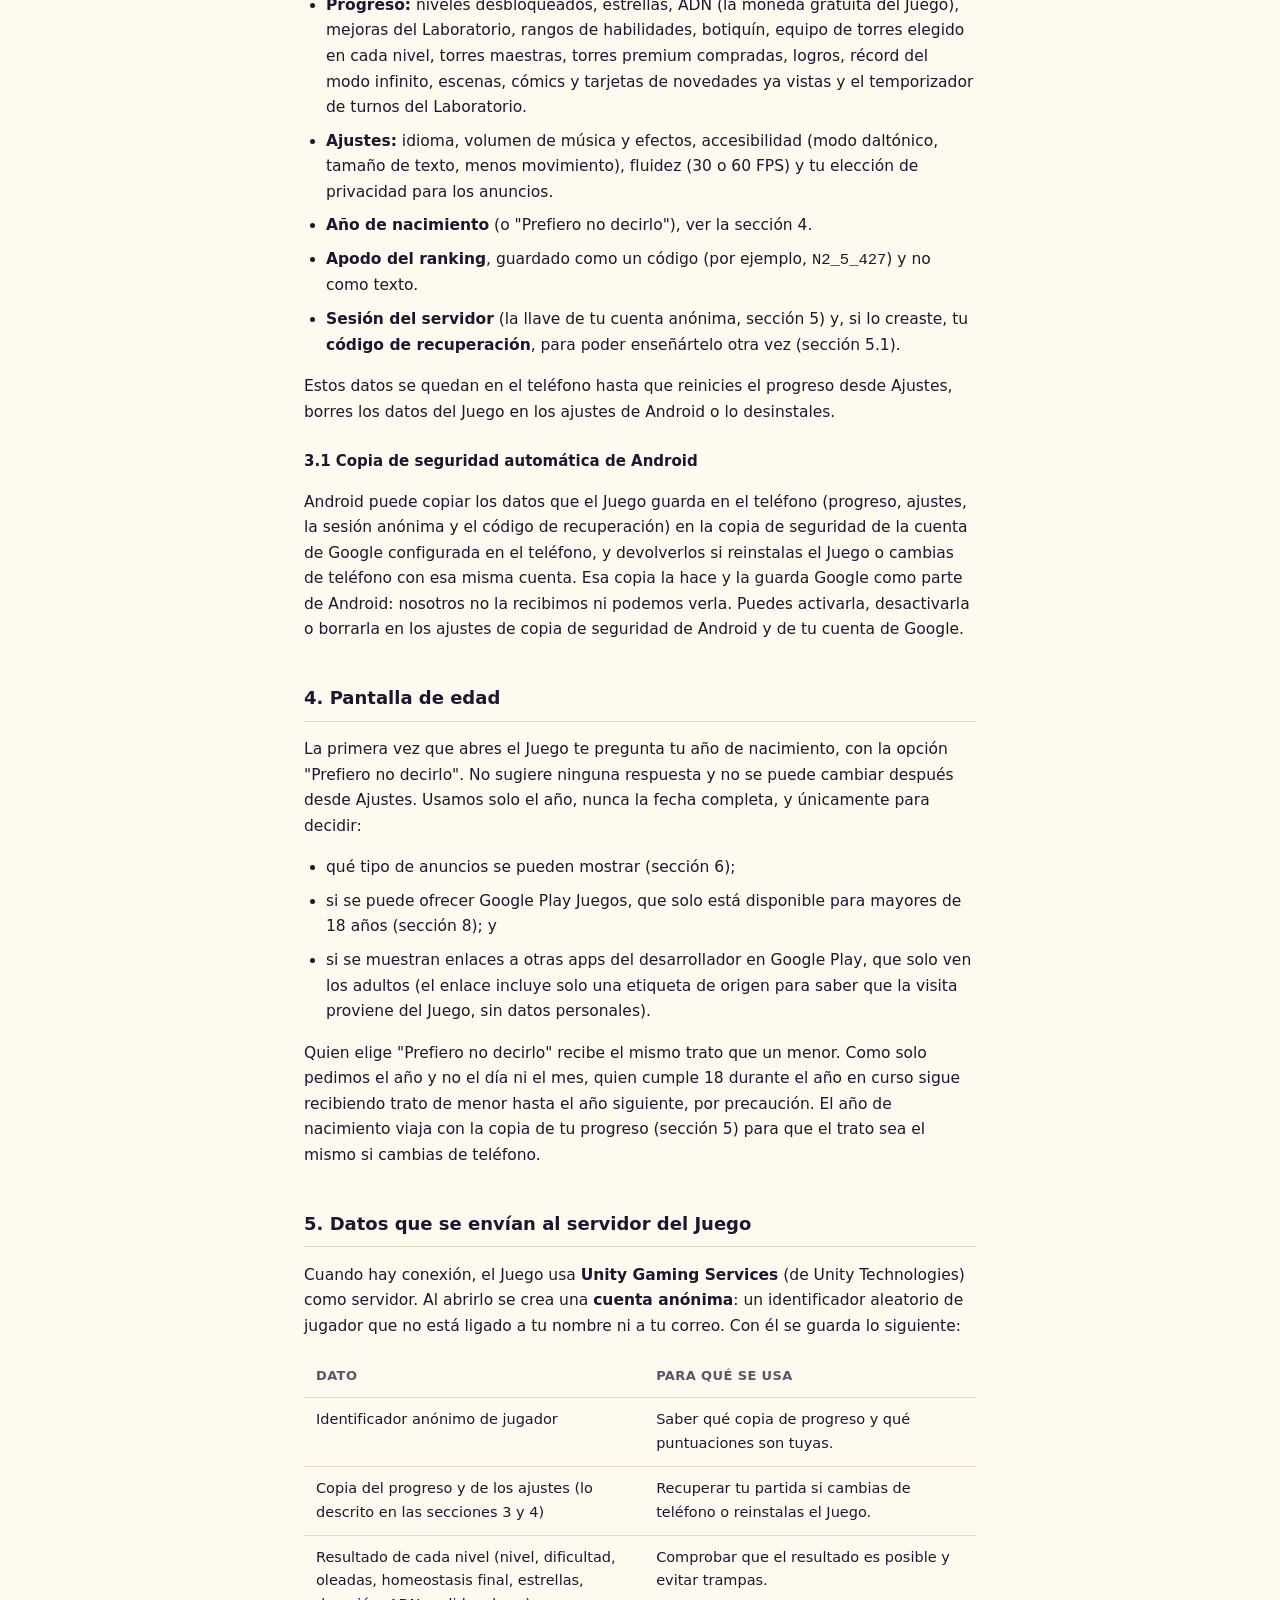
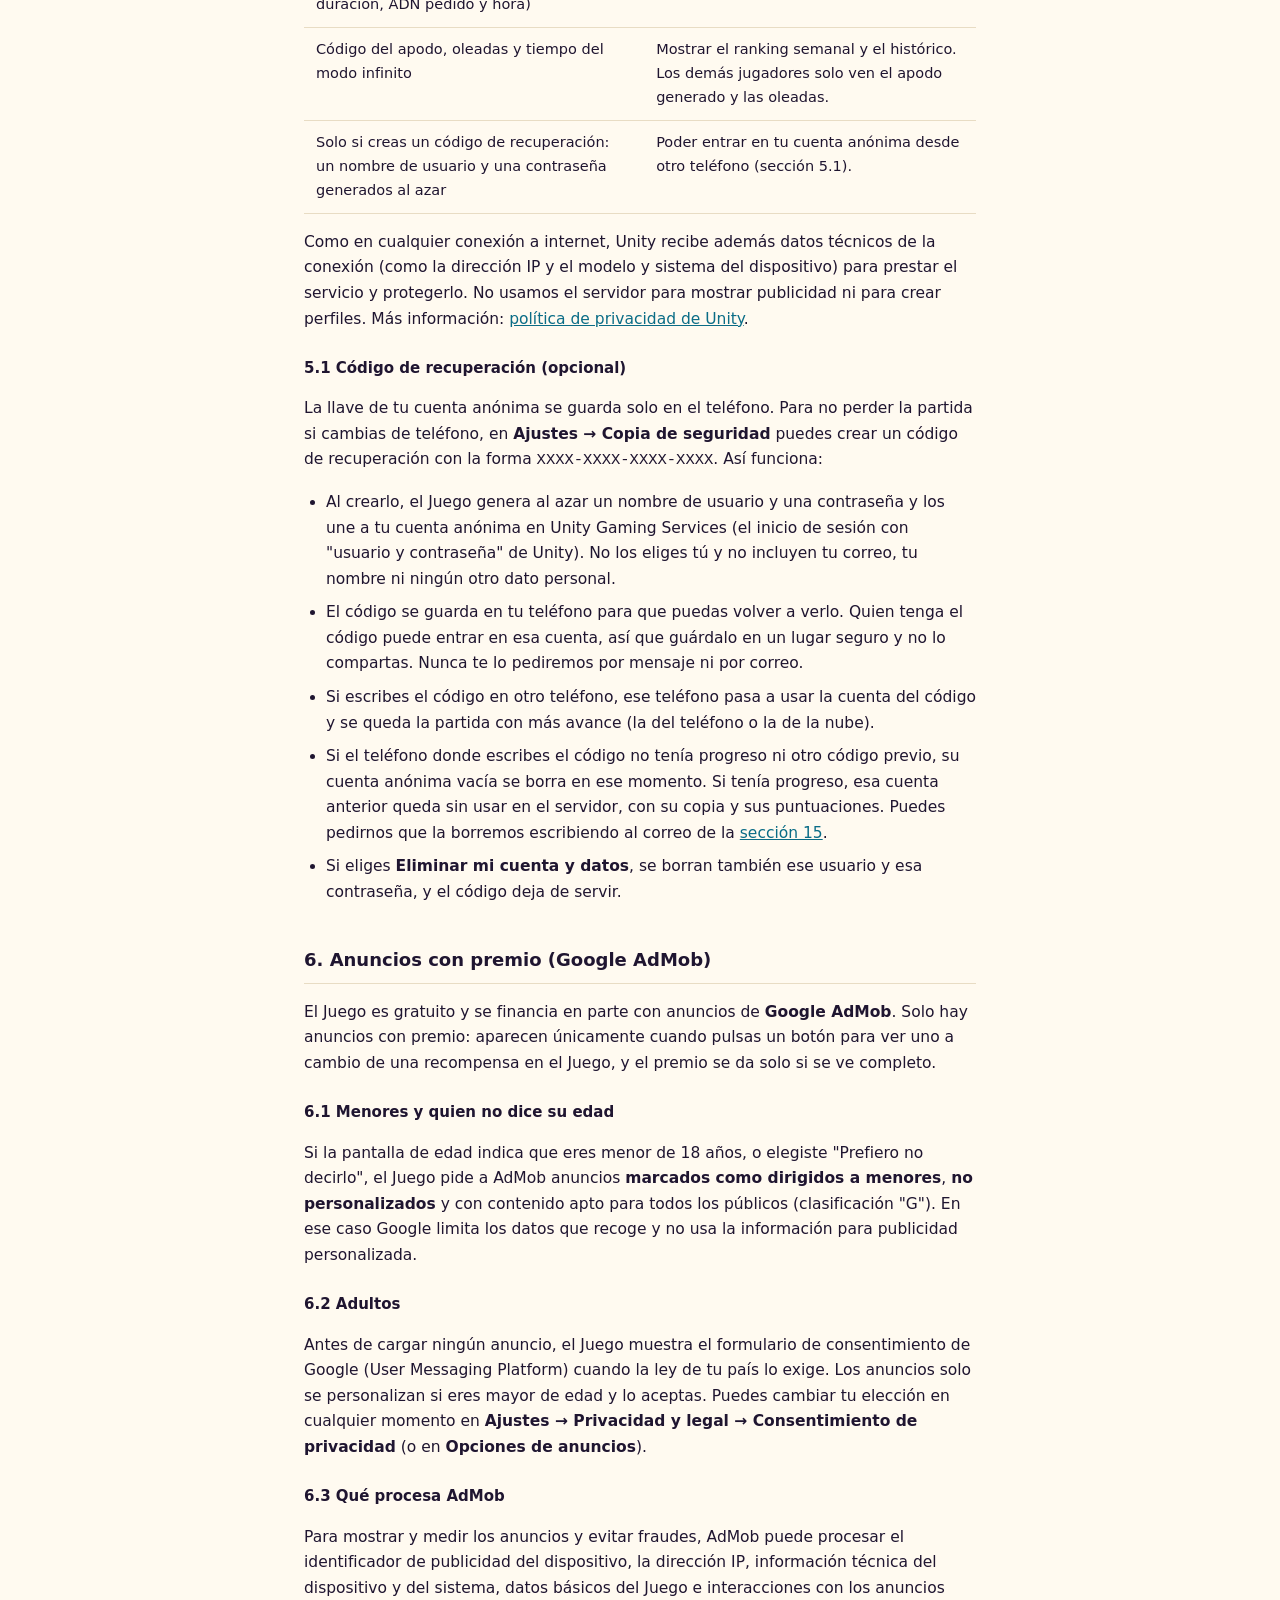
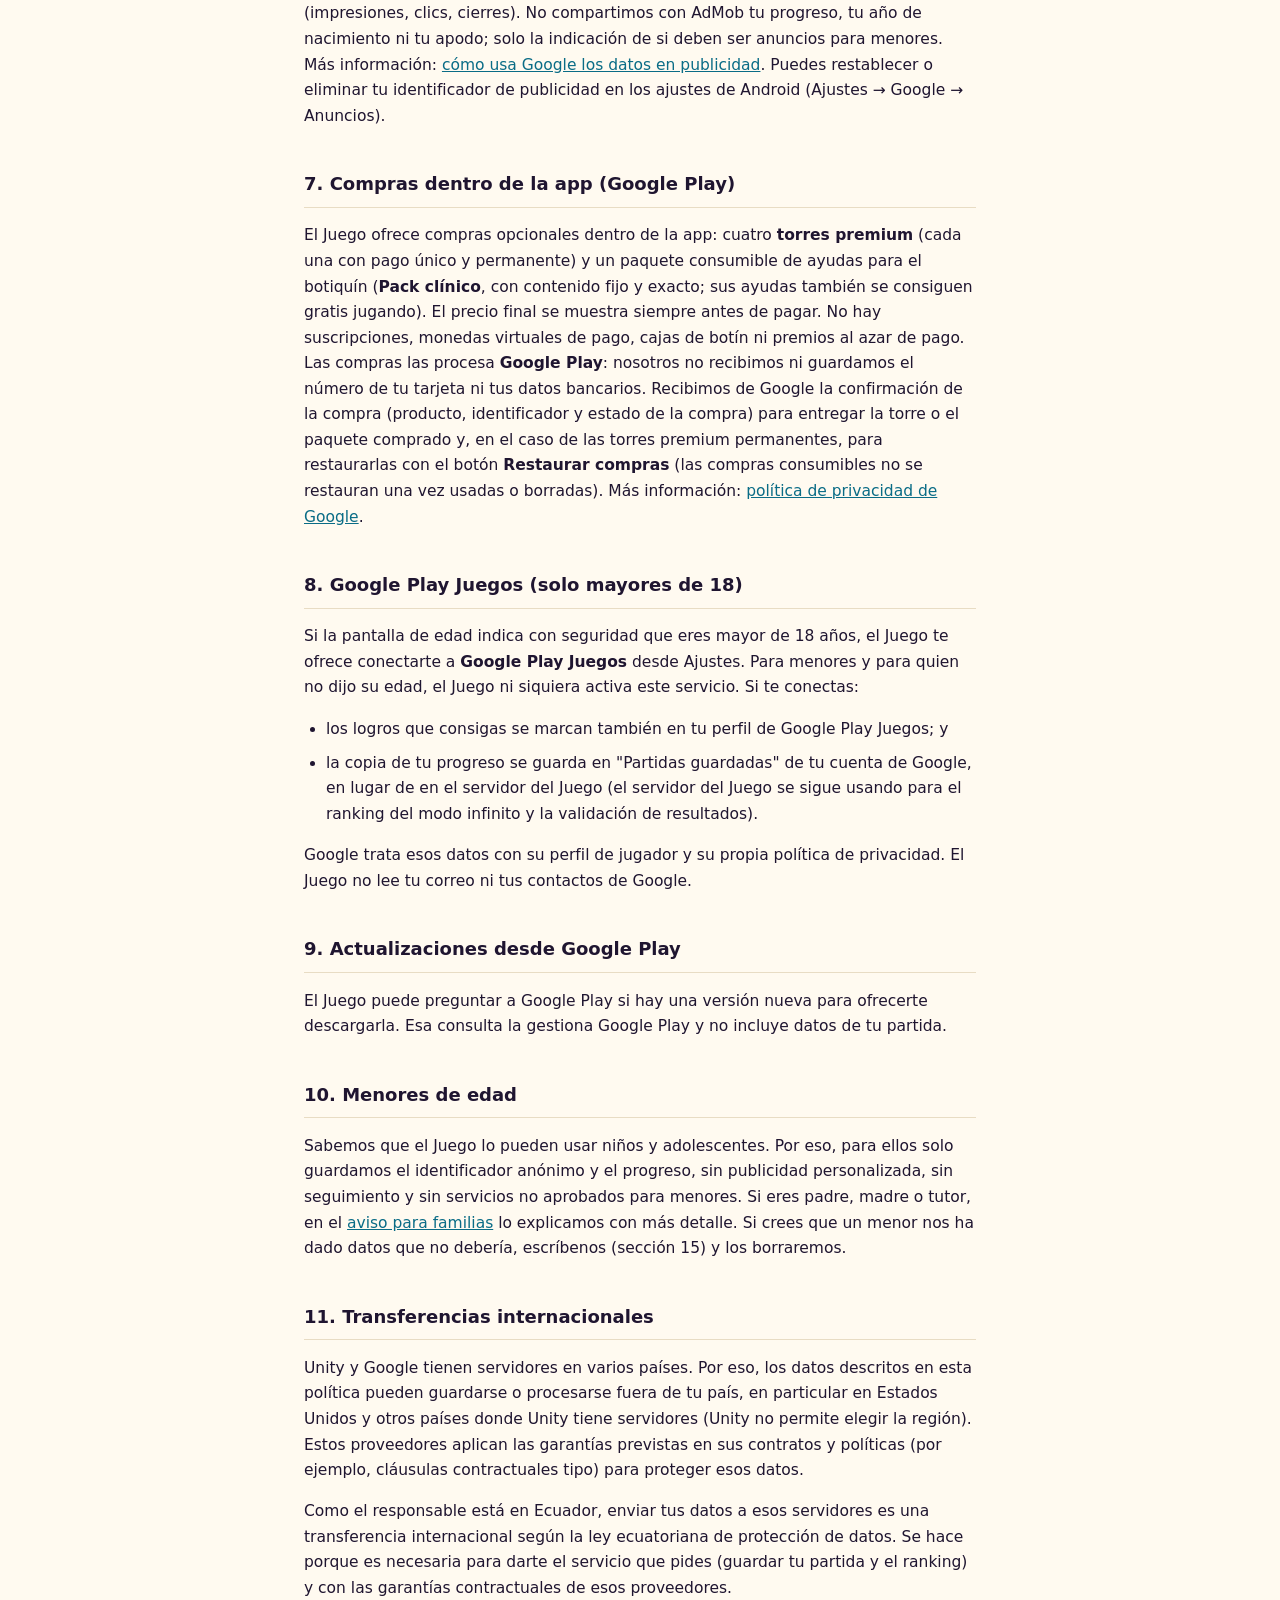
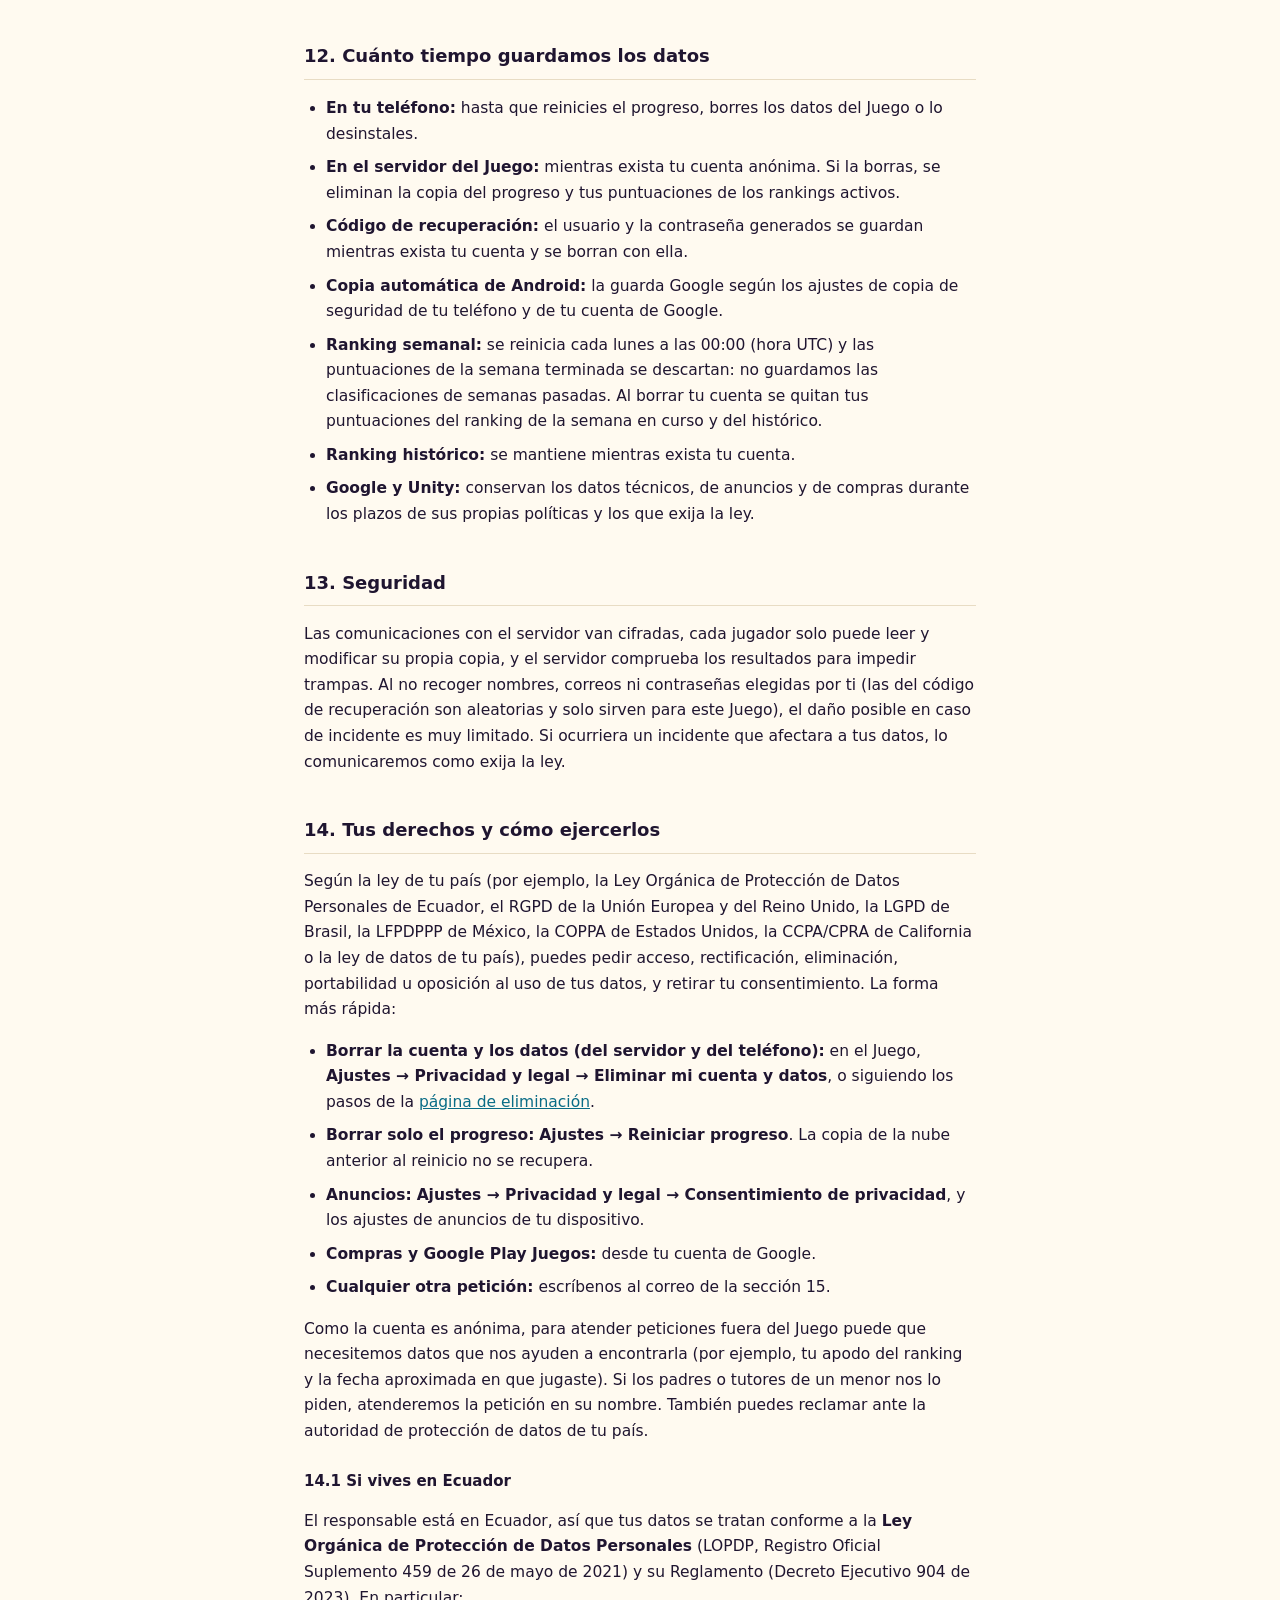
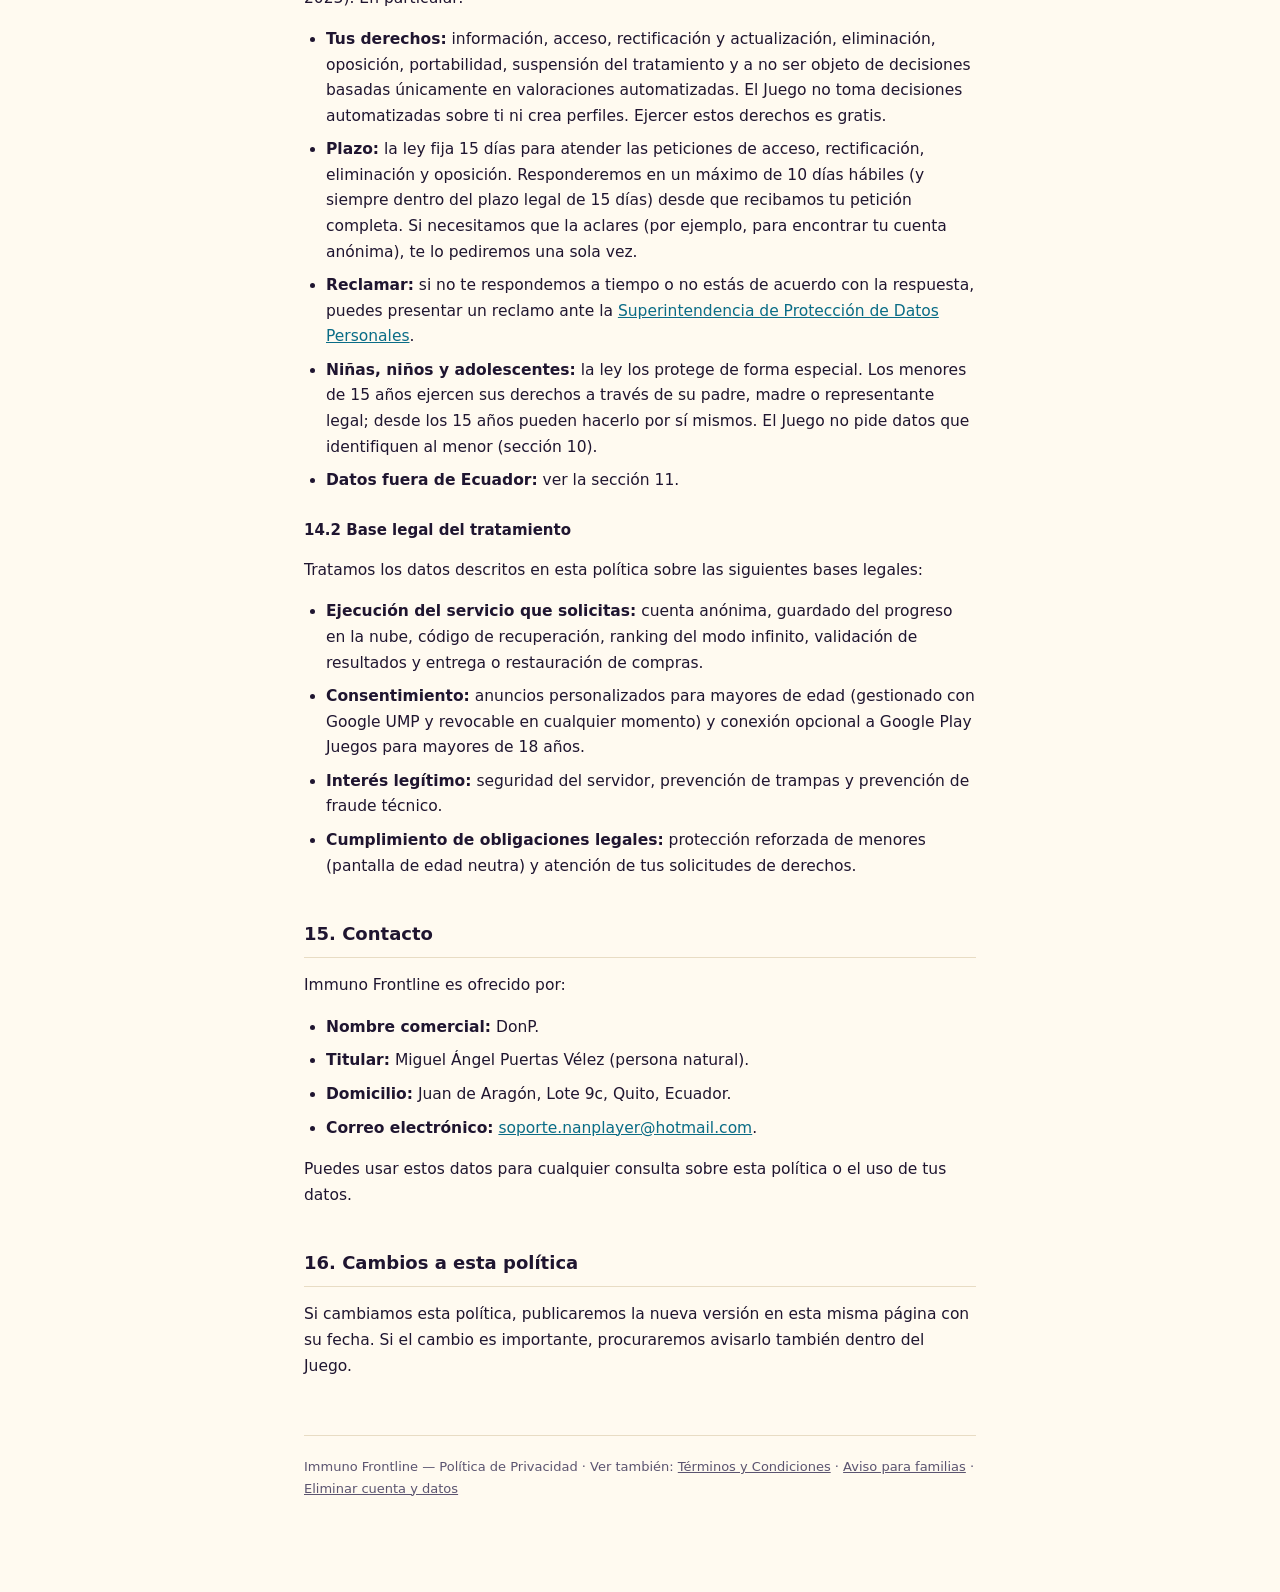
==== commit 59c092bd: "Actualiza documentos legales y limpia README" ====
--- a/index.html
+++ b/index.html
@@ -109,14 +109,6 @@
       margin-bottom: 0;
     }
 
-    .ph {
-      background: color-mix(in srgb, #ffc93c 35%, transparent);
-      color: inherit;
-      border-radius: 4px;
-      padding: 0 4px;
-      font-weight: 600;
-    }
-
     .table-wrap {
       overflow-x: auto;
       margin: 16px 0;
@@ -162,7 +154,7 @@
 <body>
   <main>
     <h1>Política de Privacidad de Immuno Frontline</h1>
-    <p class="meta">Última actualización: 22 de noviembre de 2026</p>
+    <p class="meta">Última actualización: 23 de noviembre de 2026</p>
 
     <p>Esta política explica qué información utiliza <strong>Immuno Frontline</strong> (el "Juego"), un juego educativo
       de defensa de torres sobre el sistema inmunitario para Android, publicado por <strong>DonP</strong> (en adelante,
@@ -204,16 +196,20 @@
       <li>datos de salud. El Juego habla del cuerpo humano con fines educativos, pero no te pregunta nada sobre tu
         salud.</li>
     </ul>
-    <p>El único permiso de Android que pide el Juego es el acceso a internet, necesario para la copia en la nube, el
-      ranking, los anuncios y las compras.</p>
+    <p>El Juego no pide permisos sensibles de Android (como ubicación, cámara, micrófono, contactos ni archivos): solo
+      usa permisos técnicos de red (acceso a internet y estado de la red) y, a través del SDK de Google AdMob, el
+      permiso del identificador de publicidad (<code>AD_ID</code>), usado para mostrar anuncios y prevenir fraudes (con
+      las restricciones para menores descritas en la sección 6).</p>
 
     <h2>3. Datos que se guardan en tu teléfono</h2>
     <p>Para funcionar, el Juego guarda en tu dispositivo:</p>
     <ul>
       <li><strong>Progreso:</strong> niveles desbloqueados, estrellas, ADN (la moneda gratuita del Juego), mejoras del
         Laboratorio, rangos de habilidades, botiquín, equipo de torres elegido en cada nivel, torres maestras, torres
-        premium compradas, logros, récord del modo infinito y tarjetas de novedades ya vistas.</li>
-      <li><strong>Ajustes:</strong> idioma, volumen de música y efectos, y tu elección de privacidad para los anuncios.
+        premium compradas, logros, récord del modo infinito, escenas, cómics y tarjetas de novedades ya vistas y el
+        temporizador de turnos del Laboratorio.</li>
+      <li><strong>Ajustes:</strong> idioma, volumen de música y efectos, accesibilidad (modo daltónico, tamaño de texto,
+        menos movimiento), fluidez (30 o 60 FPS) y tu elección de privacidad para los anuncios.
       </li>
       <li><strong>Año de nacimiento</strong> (o "Prefiero no decirlo"), ver la sección 4.</li>
       <li><strong>Apodo del ranking</strong>, guardado como un código (por ejemplo, <code>N2_5_427</code>) y no como
@@ -237,10 +233,13 @@
     <ul>
       <li>qué tipo de anuncios se pueden mostrar (sección 6);</li>
       <li>si se puede ofrecer Google Play Juegos, que solo está disponible para mayores de 18 años (sección 8); y</li>
-      <li>si se muestran enlaces a otras apps del desarrollador, que solo ven los adultos.</li>
-    </ul>
-    <p>Quien elige "Prefiero no decirlo" recibe el mismo trato que un menor. El año de nacimiento viaja con la copia de
-      tu progreso (sección 5) para que el trato sea el mismo si cambias de teléfono.</p>
+      <li>si se muestran enlaces a otras apps del desarrollador en Google Play, que solo ven los adultos (el enlace incluye
+        solo una etiqueta de origen para saber que la visita proviene del Juego, sin datos personales).</li>
+    </ul>
+    <p>Quien elige "Prefiero no decirlo" recibe el mismo trato que un menor. Como solo pedimos el año y no el día ni el
+      mes, quien cumple 18 durante el año en curso sigue recibiendo trato de menor hasta el año siguiente, por precaución.
+      El año de nacimiento viaja con la copia de tu progreso (sección 5) para que el trato sea el mismo si cambias de
+      teléfono.</p>
 
     <h2>5. Datos que se envían al servidor del Juego</h2>
     <p>Cuando hay conexión, el Juego usa <strong>Unity Gaming Services</strong> (de Unity Technologies) como servidor.
@@ -261,7 +260,7 @@
           <td>Recuperar tu partida si cambias de teléfono o reinstalas el Juego.</td>
         </tr>
         <tr>
-          <td>Resultado de cada nivel (nivel, dificultad, oleadas, estrellas, duración, ADN pedido y hora)</td>
+          <td>Resultado de cada nivel (nivel, dificultad, oleadas, homeostasis final, estrellas, duración, ADN pedido y hora)</td>
           <td>Comprobar que el resultado es posible y evitar trampas.</td>
         </tr>
         <tr>
@@ -293,7 +292,7 @@
       </li>
       <li>Si escribes el código en otro teléfono, ese teléfono pasa a usar la cuenta del código y se queda la partida
         con más avance (la del teléfono o la de la nube).</li>
-      <li>Si el teléfono donde escribes el código no tenía progreso, su cuenta anónima vacía se borra en ese momento.
+      <li>Si el teléfono donde escribes el código no tenía progreso ni otro código previo, su cuenta anónima vacía se borra en ese momento.
         Si tenía progreso, esa cuenta anterior queda sin usar en el servidor, con su copia y sus puntuaciones. Puedes
         pedirnos que la borremos escribiendo al correo de la <a href="#contacto">sección 15</a>.</li>
       <li>Si eliges <strong>Eliminar mi cuenta y datos</strong>, se borran también ese usuario y esa contraseña, y el
@@ -313,7 +312,7 @@
     <p>Antes de cargar ningún anuncio, el Juego muestra el formulario de consentimiento de Google (User Messaging
       Platform) cuando la ley de tu país lo exige. Los anuncios solo se personalizan si eres mayor de edad y lo aceptas.
       Puedes cambiar tu elección en cualquier momento en <strong>Ajustes → Privacidad y legal → Consentimiento de
-        privacidad</strong>.</p>
+        privacidad</strong> (o en <strong>Opciones de anuncios</strong>).</p>
     <h3>6.3 Qué procesa AdMob</h3>
     <p>Para mostrar y medir los anuncios y evitar fraudes, AdMob puede procesar el identificador de publicidad del
       dispositivo, la dirección IP, información técnica del dispositivo y del sistema, datos básicos del Juego e
@@ -324,13 +323,16 @@
       (Ajustes → Google → Anuncios).</p>
 
     <h2>7. Compras dentro de la app (Google Play)</h2>
-    <p>El Juego ofrece cuatro <strong>torres premium</strong>, cada una con un pago único y permanente y con el precio
-      visible antes de pagar. No hay suscripciones, monedas de pago, cajas de botín ni premios al azar. Las compras las
-      procesa <strong>Google Play</strong>: nosotros no recibimos ni guardamos el número de tu tarjeta ni tus datos
+    <p>El Juego ofrece compras opcionales dentro de la app: cuatro <strong>torres premium</strong> (cada una con pago
+      único y permanente) y un paquete consumible de ayudas para el botiquín (<strong>Pack clínico</strong>, con
+      contenido fijo y exacto; sus ayudas también se consiguen gratis jugando). El precio final se muestra siempre antes
+      de pagar. No hay suscripciones, monedas virtuales de pago, cajas de botín ni premios al azar de pago. Las compras
+      las procesa <strong>Google Play</strong>: nosotros no recibimos ni guardamos el número de tu tarjeta ni tus datos
       bancarios. Recibimos de Google la confirmación de la compra (producto, identificador y estado de la compra) para
-      desbloquear la torre y para restaurarla con el botón <strong>Restaurar compras</strong>. Más información: <a
-        href="https://policies.google.com/privacy?hl=es" target="_blank" rel="noopener">política de privacidad de
-        Google</a>.</p>
+      entregar la torre o el paquete comprado y, en el caso de las torres premium permanentes, para restaurarlas con el
+      botón <strong>Restaurar compras</strong> (las compras consumibles no se restauran una vez usadas o borradas). Más
+      información: <a href="https://policies.google.com/privacy?hl=es" target="_blank" rel="noopener">política de
+        privacidad de Google</a>.</p>
 
     <h2>8. Google Play Juegos (solo mayores de 18)</h2>
     <p>Si la pantalla de edad indica con seguridad que eres mayor de 18 años, el Juego te ofrece conectarte a
@@ -340,7 +342,7 @@
     <ul>
       <li>los logros que consigas se marcan también en tu perfil de Google Play Juegos; y</li>
       <li>la copia de tu progreso se guarda en "Partidas guardadas" de tu cuenta de Google, en lugar de en el servidor
-        del Juego.</li>
+        del Juego (el servidor del Juego se sigue usando para el ranking del modo infinito y la validación de resultados).</li>
     </ul>
     <p>Google trata esos datos con su perfil de jugador y su propia política de privacidad. El Juego no lee tu correo ni
       tus contactos de Google.</p>
@@ -390,9 +392,10 @@
       como exija la ley.</p>
 
     <h2 id="derechos">14. Tus derechos y cómo ejercerlos</h2>
-    <p>Según la ley de tu país (por ejemplo, la Ley Orgánica de Protección de Datos Personales de Ecuador, la LGPD de
-      Brasil, la LFPDPPP de México, la COPPA de Estados Unidos o la ley de datos de tu país), puedes pedir acceso, rectificación, eliminación, portabilidad u oposición al uso de tus
-      datos, y retirar tu consentimiento. La forma más rápida:</p>
+    <p>Según la ley de tu país (por ejemplo, la Ley Orgánica de Protección de Datos Personales de Ecuador, el RGPD de la
+      Unión Europea y del Reino Unido, la LGPD de Brasil, la LFPDPPP de México, la COPPA de Estados Unidos, la
+      CCPA/CPRA de California o la ley de datos de tu país), puedes pedir acceso, rectificación, eliminación,
+      portabilidad u oposición al uso de tus datos, y retirar tu consentimiento. La forma más rápida:</p>
     <ul>
       <li><strong>Borrar la cuenta y los datos (del servidor y del teléfono):</strong> en el Juego, <strong>Ajustes →
           Privacidad y legal → Eliminar mi cuenta y datos</strong>, o siguiendo los pasos de la <a
@@ -419,7 +422,8 @@
         automatizadas. El Juego no toma decisiones automatizadas sobre ti ni crea perfiles. Ejercer estos derechos es
         gratis.</li>
       <li><strong>Plazo:</strong> la ley fija 15 días para atender las peticiones de acceso, rectificación,
-        eliminación y oposición. Responderemos en un máximo de 10 días hábiles desde que recibamos tu petición completa.
+        eliminación y oposición. Responderemos en un máximo de 10 días hábiles (y siempre dentro del plazo legal de 15
+        días) desde que recibamos tu petición completa.
         Si necesitamos que la aclares (por ejemplo, para encontrar tu cuenta anónima), te lo pediremos una sola vez.</li>
       <li><strong>Reclamar:</strong> si no te respondemos a tiempo o no estás de acuerdo con la respuesta, puedes
         presentar un reclamo ante la <a href="https://www.gob.ec/spdp/tramites/atencion-denuncias-incumplimiento-lopdp"
@@ -430,8 +434,21 @@
       <li><strong>Datos fuera de Ecuador:</strong> ver la sección 11.</li>
     </ul>
 
-    <h2>15. Contacto</h2>
-    <p id="contacto">Immuno Frontline es ofrecido por:</p>
+    <h3 id="base-legal">14.2 Base legal del tratamiento</h3>
+    <p>Tratamos los datos descritos en esta política sobre las siguientes bases legales:</p>
+    <ul>
+      <li><strong>Ejecución del servicio que solicitas:</strong> cuenta anónima, guardado del progreso en la nube,
+        código de recuperación, ranking del modo infinito, validación de resultados y entrega o restauración de compras.</li>
+      <li><strong>Consentimiento:</strong> anuncios personalizados para mayores de edad (gestionado con Google UMP y
+        revocable en cualquier momento) y conexión opcional a Google Play Juegos para mayores de 18 años.</li>
+      <li><strong>Interés legítimo:</strong> seguridad del servidor, prevención de trampas y prevención de fraude
+        técnico.</li>
+      <li><strong>Cumplimiento de obligaciones legales:</strong> protección reforzada de menores (pantalla de edad
+        neutra) y atención de tus solicitudes de derechos.</li>
+    </ul>
+
+    <h2 id="contacto">15. Contacto</h2>
+    <p>Immuno Frontline es ofrecido por:</p>
     <ul>
       <li><strong>Nombre comercial:</strong> DonP.</li>
       <li><strong>Titular:</strong> Miguel Ángel Puertas Vélez (persona natural).</li>
@@ -451,4 +468,4 @@
   </main>
 </body>
 
-</html>+</html>
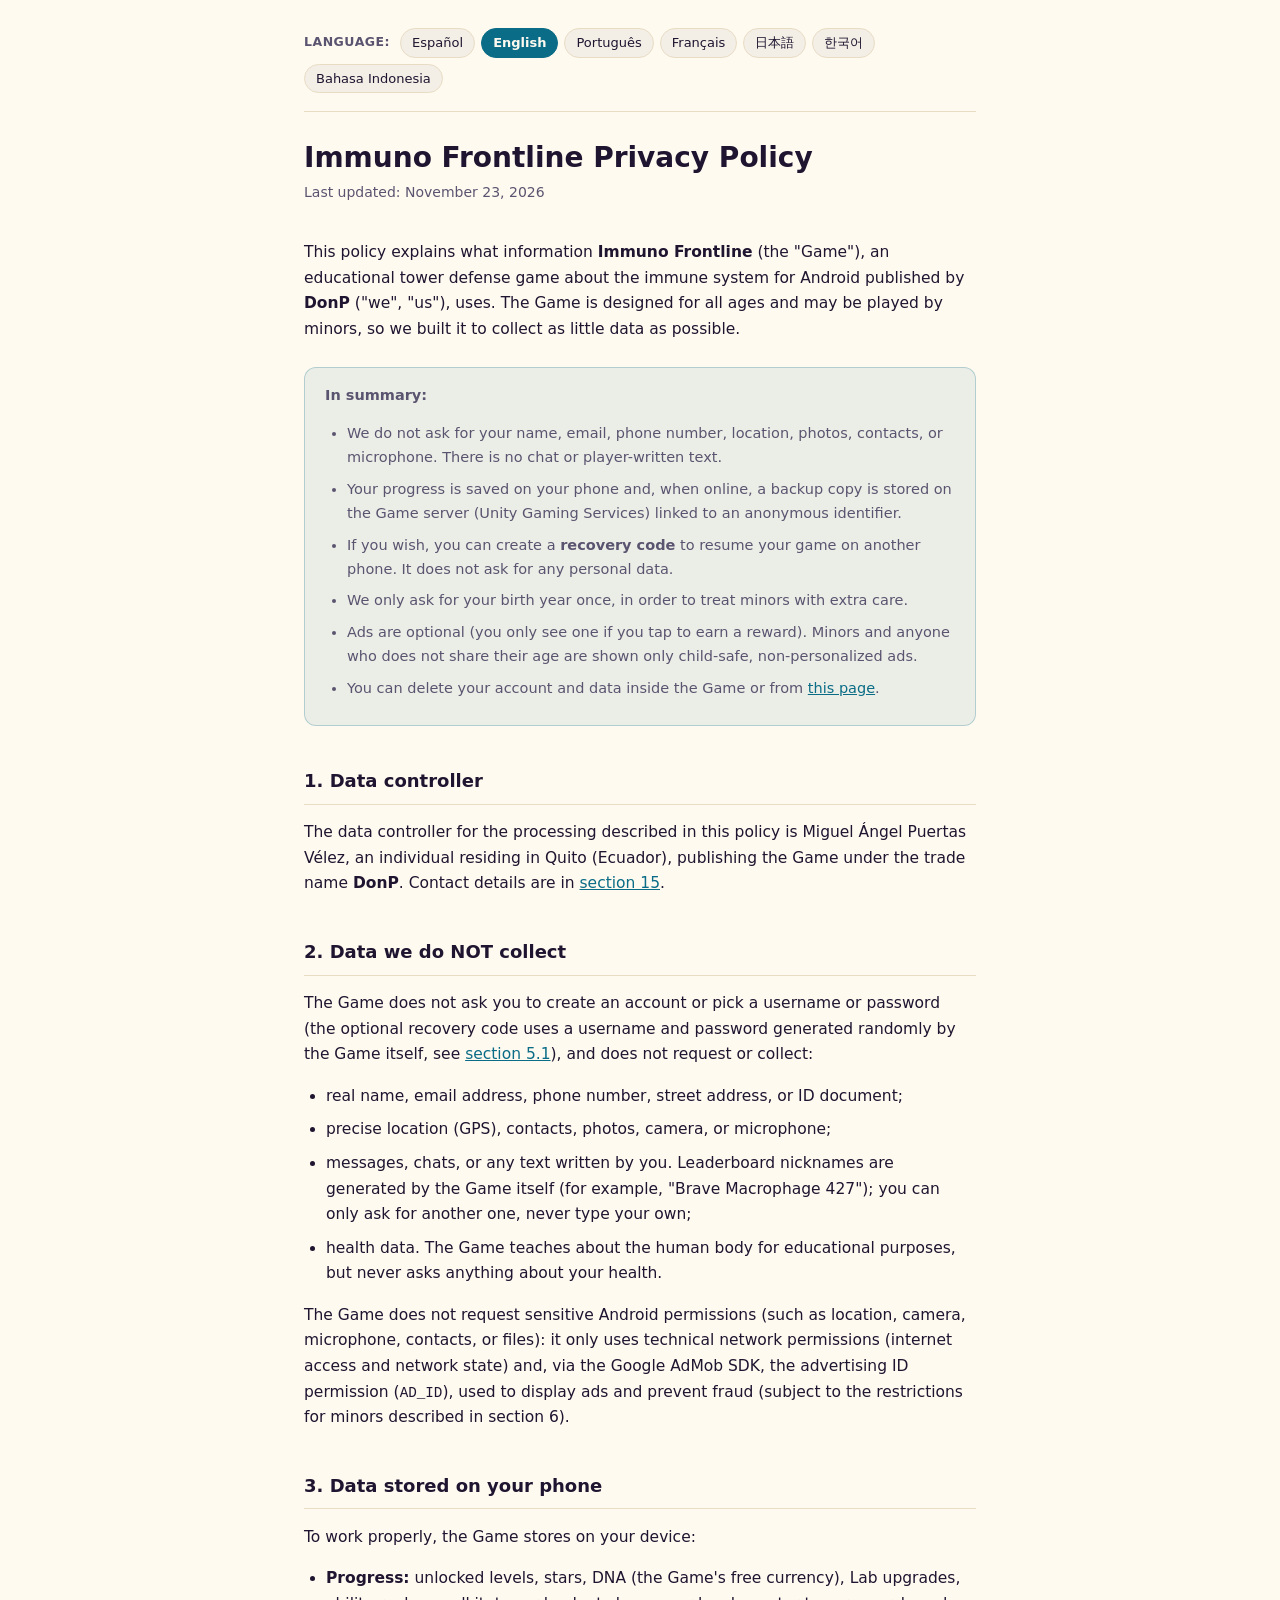
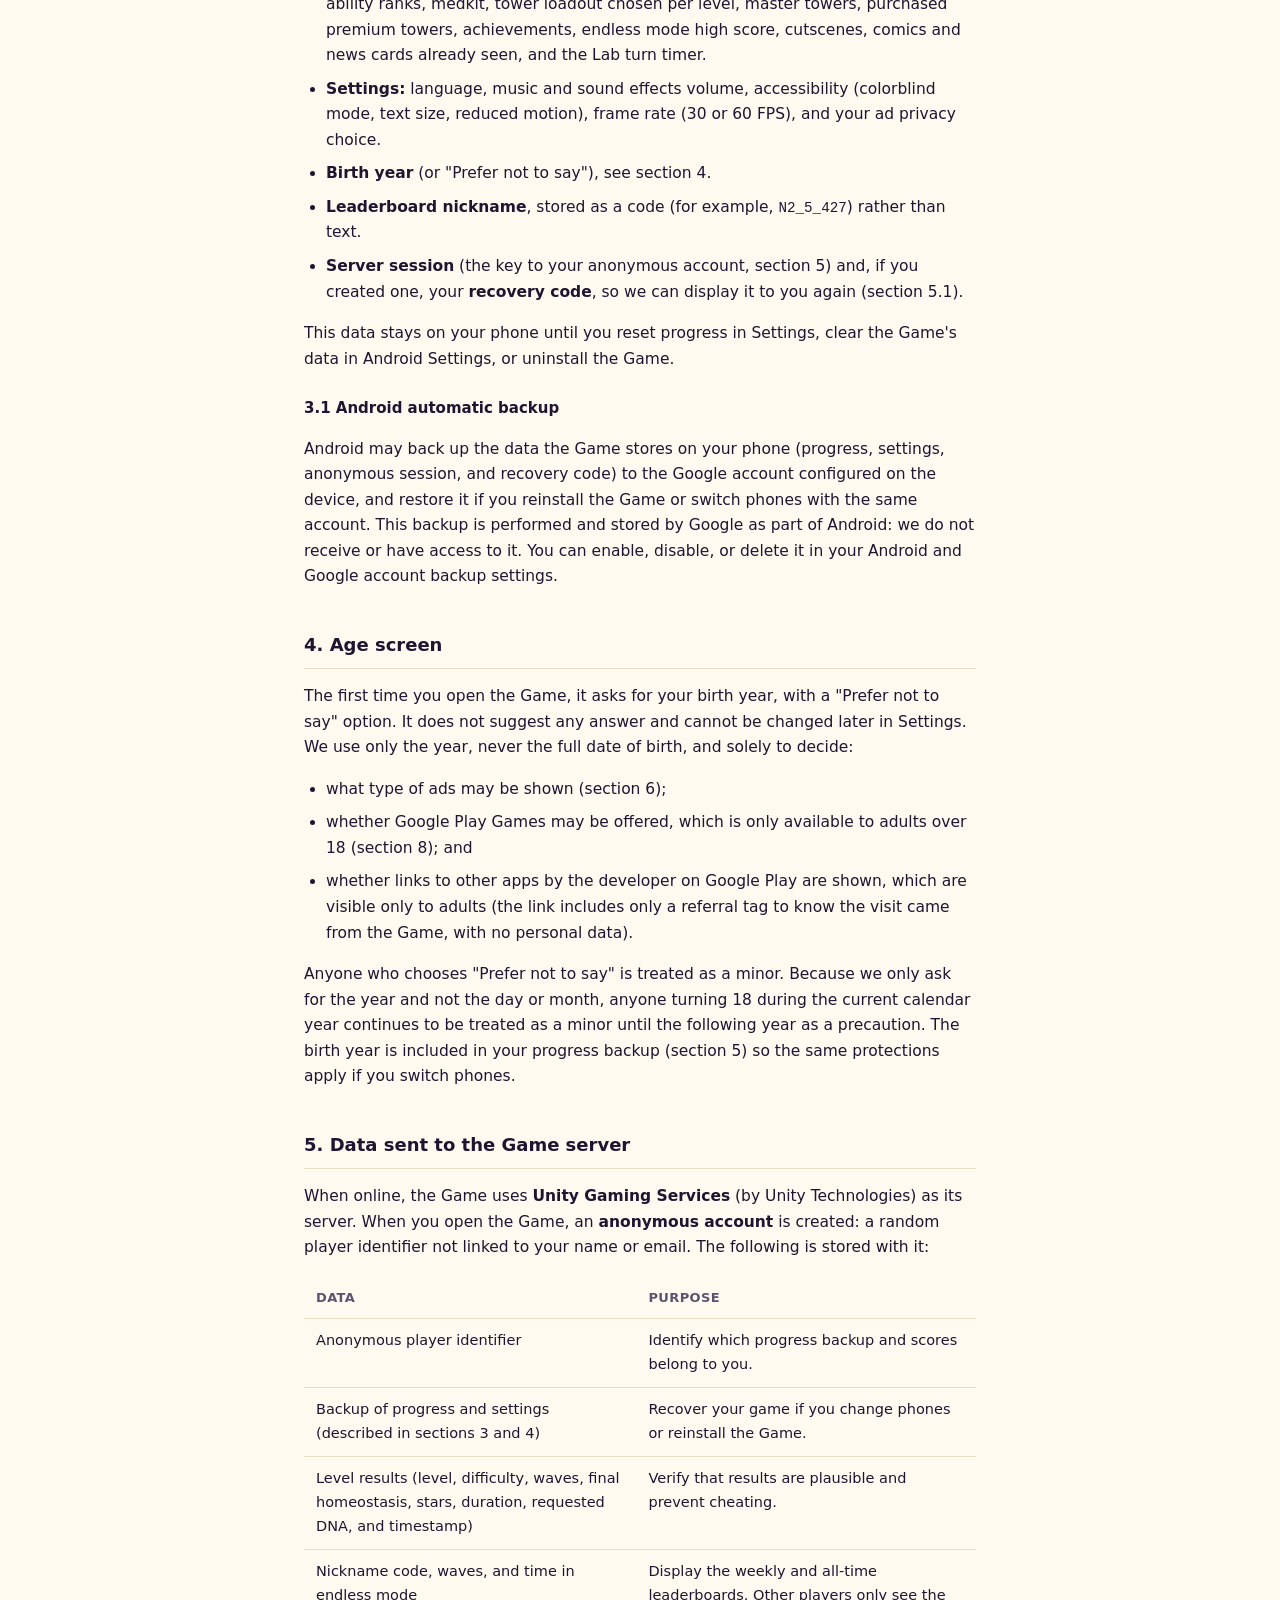
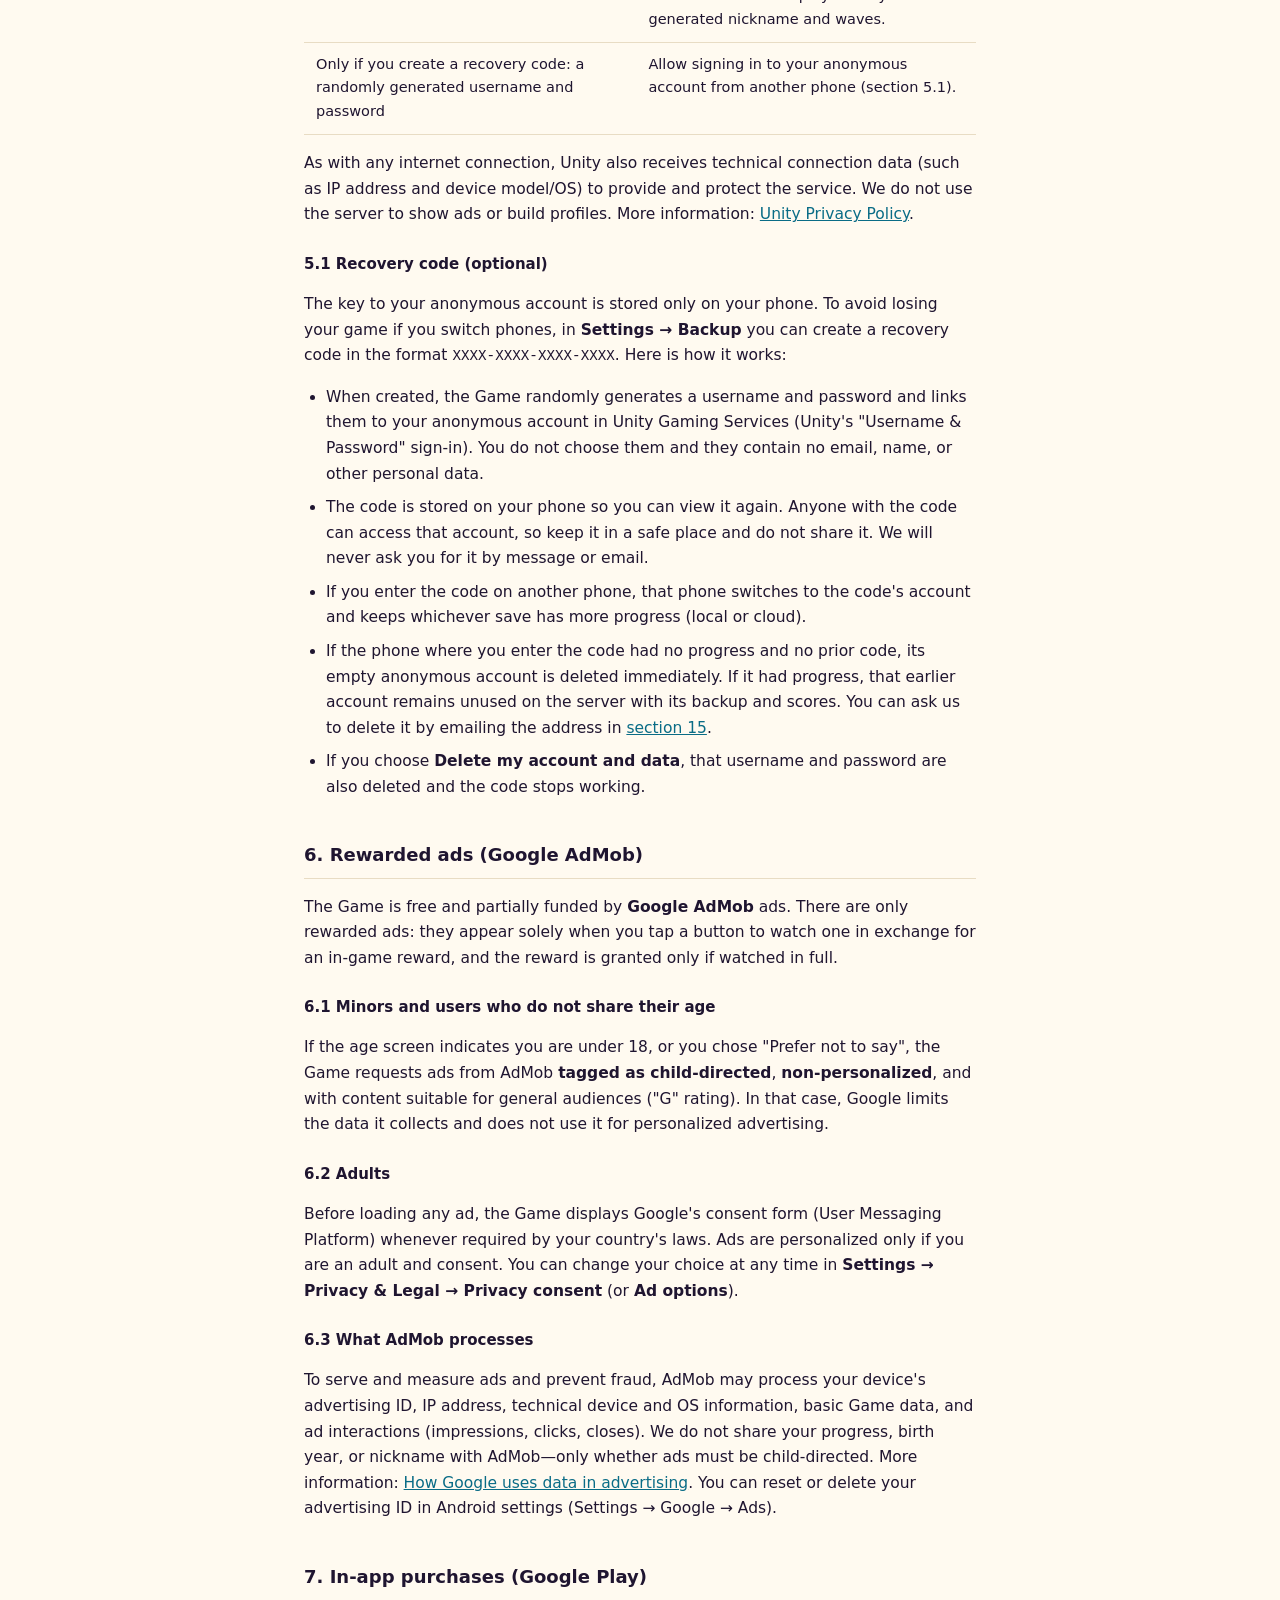
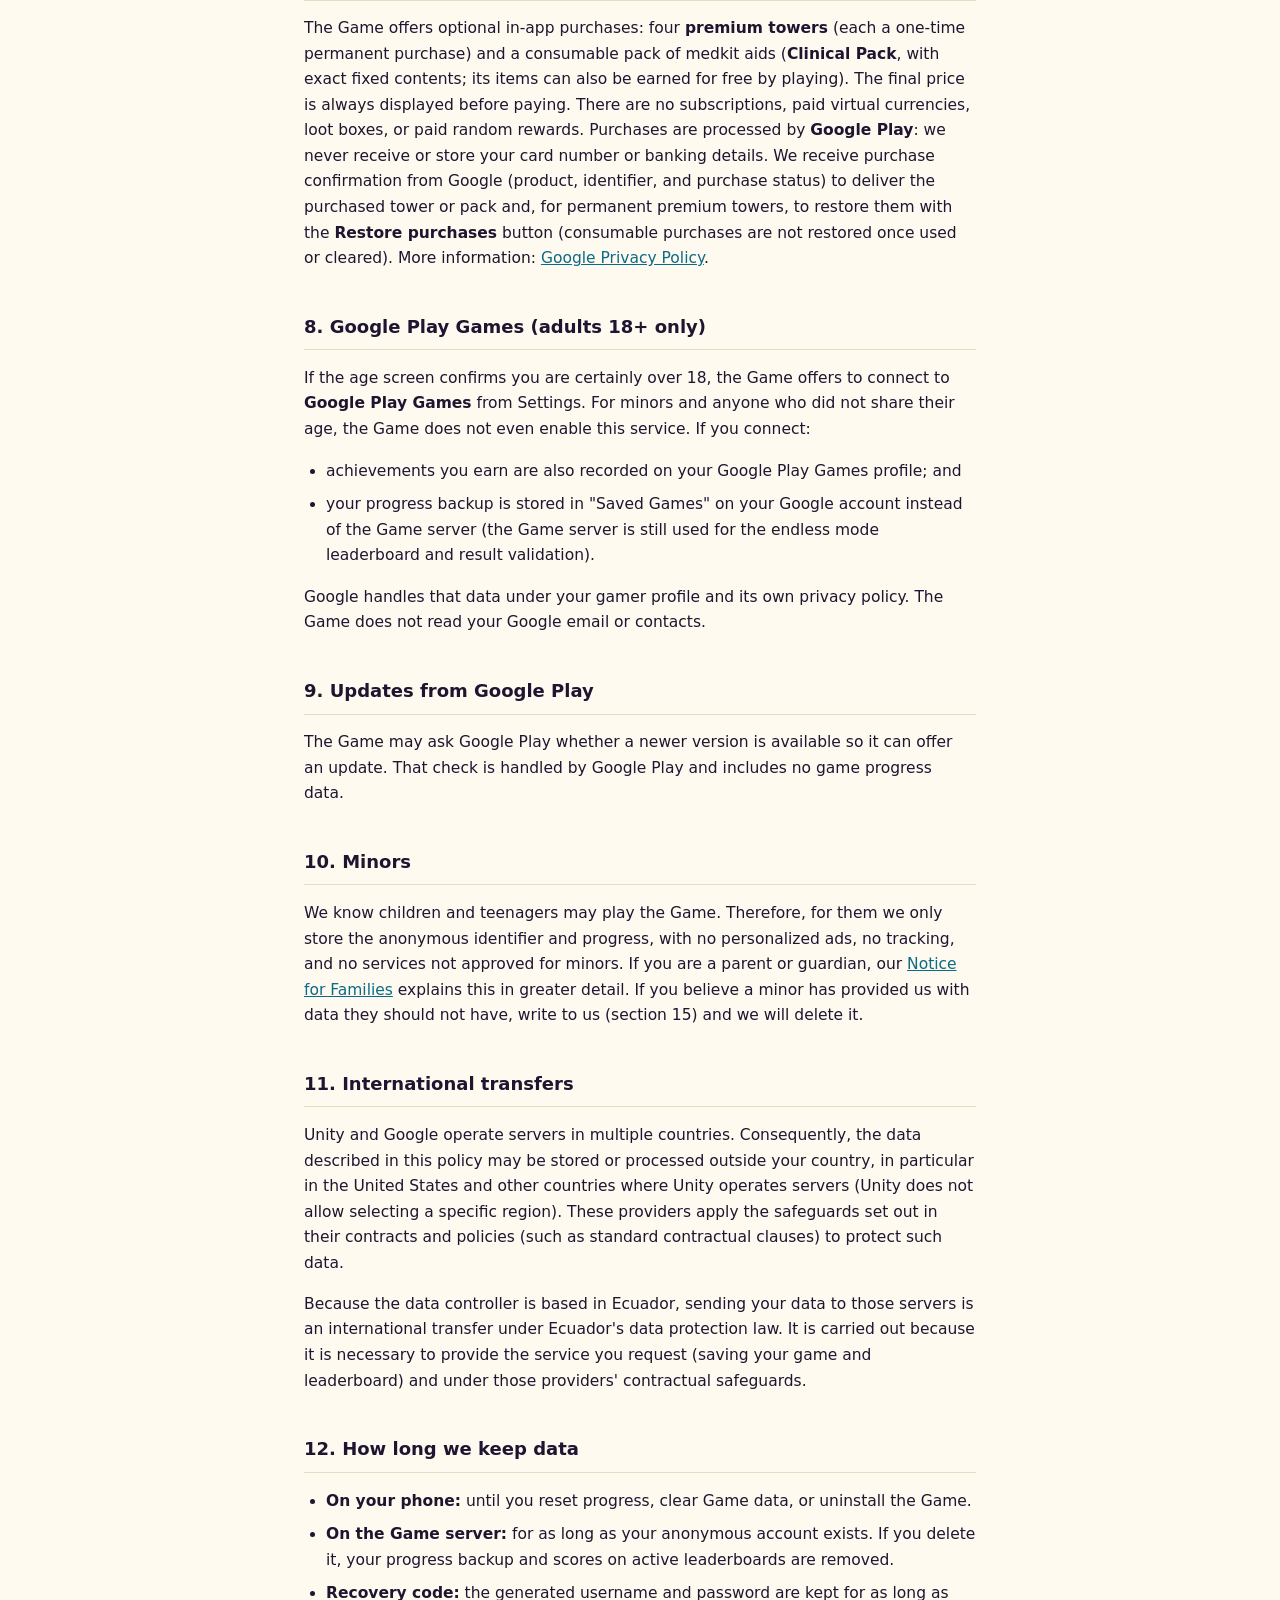
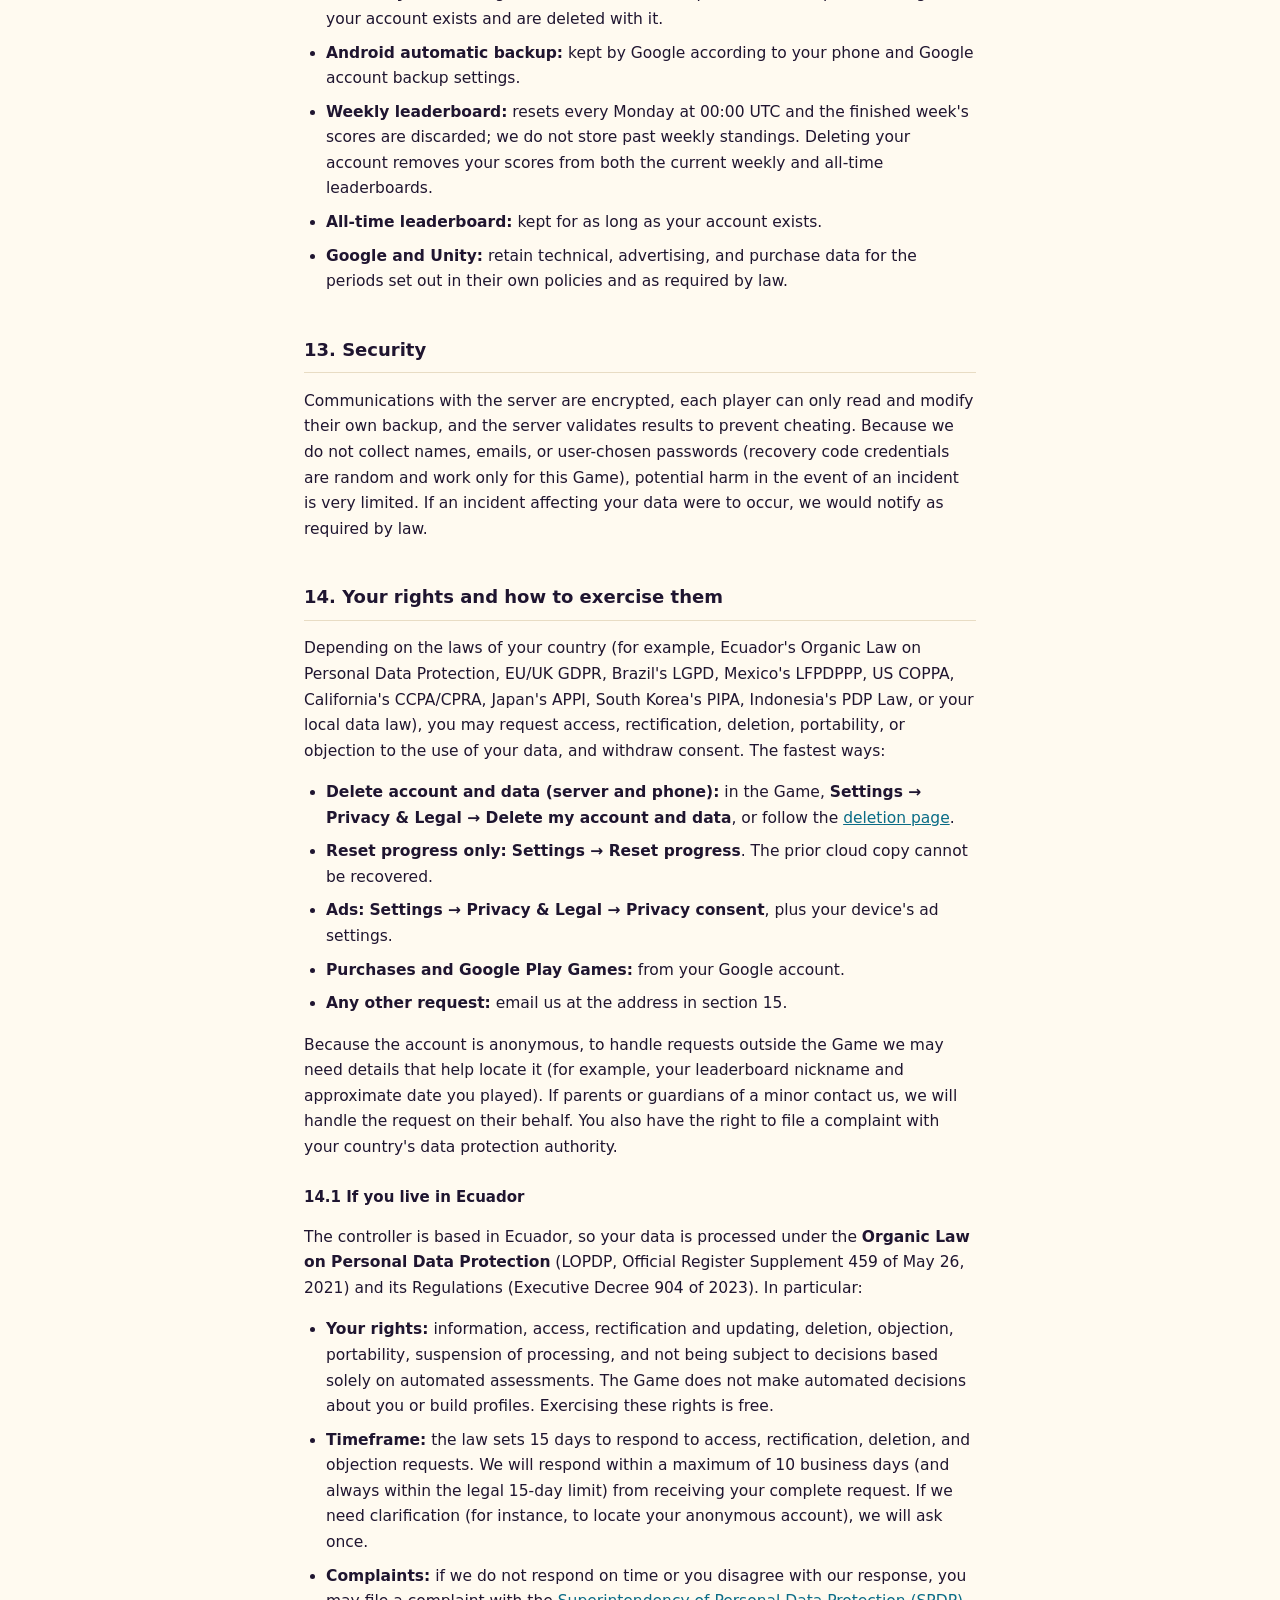
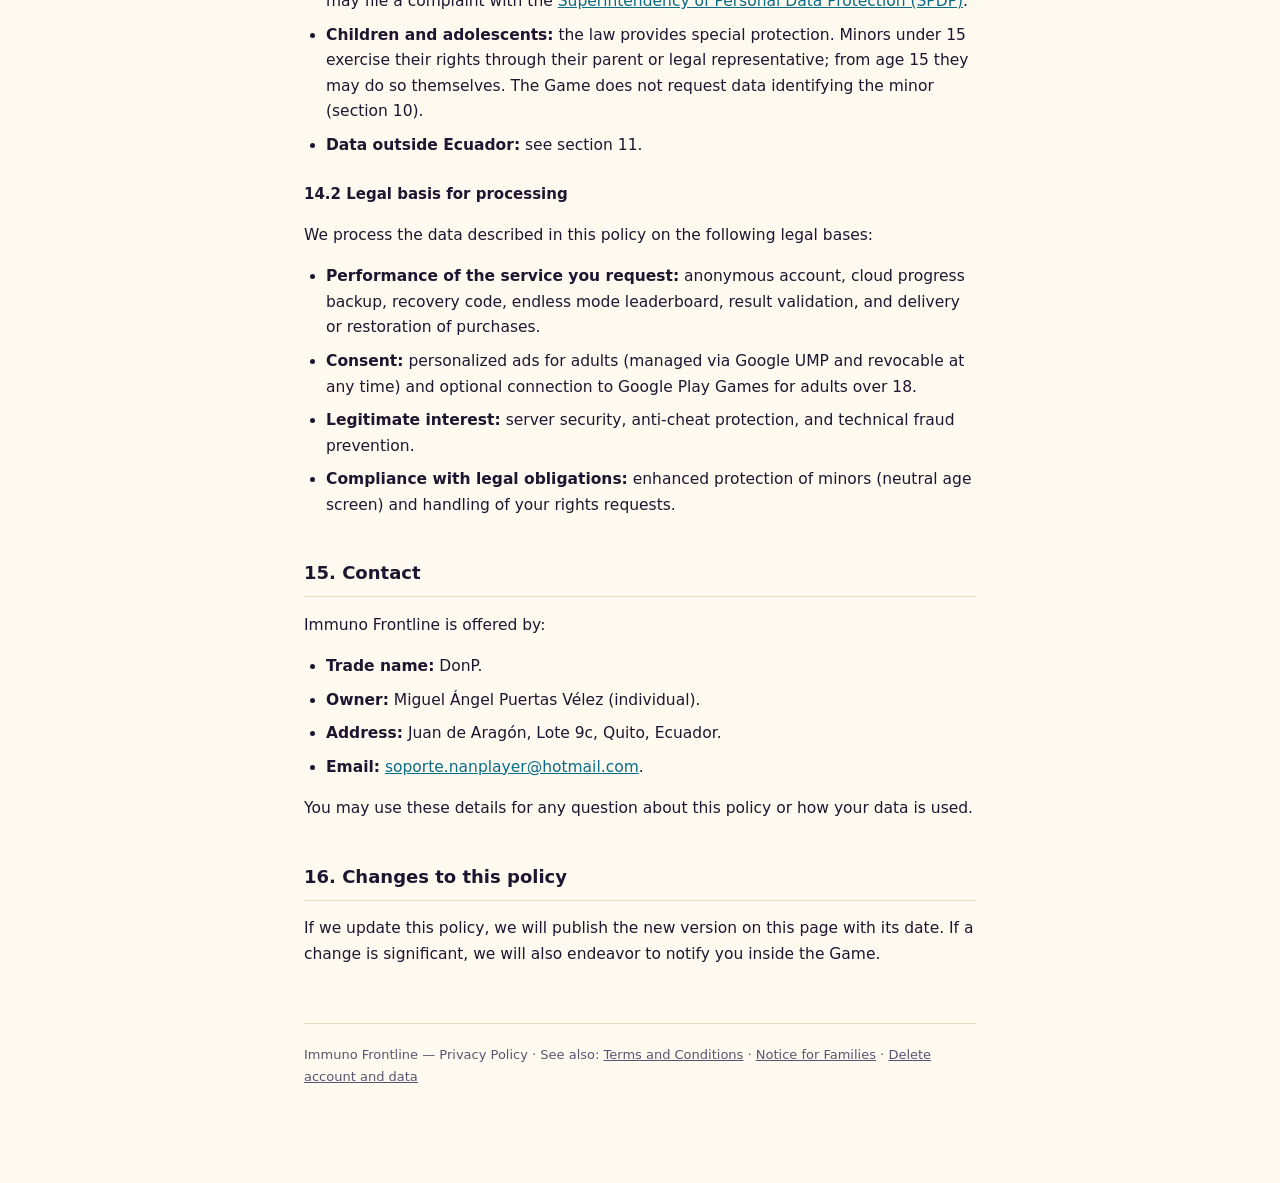
==== commit 468abefa: "se añaden idiomas" ====
--- a/index.html
+++ b/index.html
@@ -5,154 +5,13 @@
   <meta charset="utf-8">
   <meta name="viewport" content="width=device-width, initial-scale=1">
   <title>Política de Privacidad — Immuno Frontline</title>
-  <style>
-    :root {
-      --bg: #fffaf0;
-      --ink: #1f1530;
-      --ink-dim: #5b5470;
-      --rule: #e8dcc4;
-      --accent: #0a6c86;
-    }
-
-    @media (prefers-color-scheme: dark) {
-      :root {
-        --bg: #141120;
-        --ink: #f1ebdf;
-        --ink-dim: #aaa2bd;
-        --rule: #34304a;
-        --accent: #6ed3f0;
-      }
-    }
-
-    * {
-      box-sizing: border-box;
-    }
-
-    body {
-      margin: 0;
-      background: var(--bg);
-      color: var(--ink);
-      font-family: -apple-system, "Segoe UI", system-ui, sans-serif;
-      line-height: 1.65;
-    }
-
-    main {
-      max-width: 720px;
-      margin: 0 auto;
-      padding: 56px 24px 96px;
-    }
-
-    h1 {
-      font-size: 28px;
-      margin: 0 0 6px;
-      line-height: 1.2;
-    }
-
-    .meta {
-      color: var(--ink-dim);
-      font-size: 14px;
-      margin: 0 0 40px;
-    }
-
-    h2 {
-      font-size: 18px;
-      margin: 40px 0 12px;
-      padding-bottom: 8px;
-      border-bottom: 1px solid var(--rule);
-    }
-
-    h3 {
-      font-size: 15px;
-      margin: 24px 0 8px;
-    }
-
-    p,
-    li {
-      font-size: 15.5px;
-      color: var(--ink);
-    }
-
-    ul {
-      padding-left: 22px;
-    }
-
-    li {
-      margin-bottom: 8px;
-    }
-
-    a {
-      color: var(--accent);
-    }
-
-    .box {
-      background: color-mix(in srgb, var(--accent) 8%, transparent);
-      border: 1px solid color-mix(in srgb, var(--accent) 25%, transparent);
-      border-radius: 12px;
-      padding: 16px 20px;
-      margin: 24px 0;
-      font-size: 14.5px;
-      color: var(--ink-dim);
-    }
-
-    .box p,
-    .box li {
-      font-size: 14.5px;
-      color: var(--ink-dim);
-    }
-
-    .box p:first-child {
-      margin-top: 0;
-    }
-
-    .box p:last-child,
-    .box ul:last-child {
-      margin-bottom: 0;
-    }
-
-    .table-wrap {
-      overflow-x: auto;
-      margin: 16px 0;
-    }
-
-    table {
-      width: 100%;
-      border-collapse: collapse;
-      font-size: 14.5px;
-    }
-
-    th,
-    td {
-      text-align: left;
-      padding: 10px 12px;
-      border-bottom: 1px solid var(--rule);
-      vertical-align: top;
-    }
-
-    th {
-      color: var(--ink-dim);
-      font-weight: 600;
-      font-size: 13px;
-      text-transform: uppercase;
-      letter-spacing: 0.03em;
-    }
-
-    footer {
-      margin-top: 56px;
-      padding-top: 20px;
-      border-top: 1px solid var(--rule);
-      color: var(--ink-dim);
-      font-size: 13px;
-    }
-
-    footer a {
-      color: var(--ink-dim);
-      text-decoration: underline;
-    }
-  </style>
+  <link rel="stylesheet" href="legal.css">
 </head>
 
 <body>
   <main>
+    <nav id="lang-bar" class="lang-bar" aria-label="Idioma"></nav>
+    <div id="doc-content">
     <h1>Política de Privacidad de Immuno Frontline</h1>
     <p class="meta">Última actualización: 23 de noviembre de 2026</p>
 
@@ -465,7 +324,10 @@
     <footer>Immuno Frontline — Política de Privacidad · Ver también: <a href="terms.html">Términos y Condiciones</a> ·
       <a href="families.html">Aviso para familias</a> · <a href="delete-account.html">Eliminar cuenta y datos</a>
     </footer>
+    </div>
   </main>
+  <script src="i18n/privacy.js"></script>
+  <script src="legal-i18n.js"></script>
 </body>
 
 </html>
--- a/legal.css
+++ b/legal.css
@@ -0,0 +1,220 @@
+:root {
+  --bg: #fffaf0;
+  --ink: #1f1530;
+  --ink-dim: #5b5470;
+  --rule: #e8dcc4;
+  --accent: #0a6c86;
+  --pill-bg: color-mix(in srgb, var(--ink) 5%, transparent);
+  --pill-hover: color-mix(in srgb, var(--accent) 12%, transparent);
+}
+
+@media (prefers-color-scheme: dark) {
+  :root {
+    --bg: #141120;
+    --ink: #f1ebdf;
+    --ink-dim: #aaa2bd;
+    --rule: #34304a;
+    --accent: #6ed3f0;
+    --pill-bg: color-mix(in srgb, var(--ink) 8%, transparent);
+    --pill-hover: color-mix(in srgb, var(--accent) 18%, transparent);
+  }
+}
+
+* {
+  box-sizing: border-box;
+}
+
+body {
+  margin: 0;
+  background: var(--bg);
+  color: var(--ink);
+  font-family: -apple-system, "Segoe UI", "Hiragino Sans", "Yu Gothic UI", "Malgun Gothic", system-ui, sans-serif;
+  line-height: 1.65;
+}
+
+main {
+  max-width: 720px;
+  margin: 0 auto;
+  padding: 28px 24px 96px;
+}
+
+.lang-bar {
+  display: flex;
+  flex-wrap: wrap;
+  align-items: center;
+  gap: 6px;
+  padding-bottom: 18px;
+  margin-bottom: 28px;
+  border-bottom: 1px solid var(--rule);
+}
+
+.lang-bar:empty {
+  display: none;
+}
+
+.lang-label {
+  font-size: 12.5px;
+  font-weight: 600;
+  color: var(--ink-dim);
+  margin-right: 4px;
+  text-transform: uppercase;
+  letter-spacing: 0.04em;
+}
+
+.lang-btn {
+  appearance: none;
+  border: 1px solid var(--rule);
+  background: var(--pill-bg);
+  color: var(--ink);
+  font-family: inherit;
+  font-size: 13px;
+  line-height: 1.2;
+  padding: 6px 11px;
+  border-radius: 999px;
+  cursor: pointer;
+  transition: background-color 0.15s ease, border-color 0.15s ease, color 0.15s ease;
+}
+
+.lang-btn:hover {
+  background: var(--pill-hover);
+  border-color: var(--accent);
+}
+
+.lang-btn:focus-visible {
+  outline: 2px solid var(--accent);
+  outline-offset: 2px;
+}
+
+.lang-btn[aria-pressed="true"] {
+  background: var(--accent);
+  border-color: var(--accent);
+  color: var(--bg);
+  font-weight: 600;
+}
+
+h1 {
+  font-size: 28px;
+  margin: 0 0 6px;
+  line-height: 1.25;
+}
+
+.meta {
+  color: var(--ink-dim);
+  font-size: 14px;
+  margin: 0 0 36px;
+}
+
+h2 {
+  font-size: 18px;
+  margin: 40px 0 12px;
+  padding-bottom: 8px;
+  border-bottom: 1px solid var(--rule);
+}
+
+h3 {
+  font-size: 15px;
+  margin: 24px 0 8px;
+}
+
+p,
+li {
+  font-size: 15.5px;
+  color: var(--ink);
+}
+
+ul {
+  padding-left: 22px;
+}
+
+li {
+  margin-bottom: 8px;
+}
+
+a {
+  color: var(--accent);
+}
+
+code {
+  font-family: ui-monospace, "Cascadia Code", Consolas, monospace;
+  font-size: 0.92em;
+}
+
+.box {
+  background: color-mix(in srgb, var(--accent) 8%, transparent);
+  border: 1px solid color-mix(in srgb, var(--accent) 25%, transparent);
+  border-radius: 12px;
+  padding: 16px 20px;
+  margin: 24px 0;
+  font-size: 14.5px;
+  color: var(--ink-dim);
+}
+
+.box p,
+.box li {
+  font-size: 14.5px;
+  color: var(--ink-dim);
+}
+
+.box p:first-child {
+  margin-top: 0;
+}
+
+.box p:last-child,
+.box ul:last-child {
+  margin-bottom: 0;
+}
+
+.table-wrap {
+  overflow-x: auto;
+  margin: 16px 0;
+}
+
+table {
+  width: 100%;
+  border-collapse: collapse;
+  font-size: 14.5px;
+}
+
+th,
+td {
+  text-align: left;
+  padding: 10px 12px;
+  border-bottom: 1px solid var(--rule);
+  vertical-align: top;
+}
+
+th {
+  color: var(--ink-dim);
+  font-weight: 600;
+  font-size: 13px;
+  text-transform: uppercase;
+  letter-spacing: 0.03em;
+}
+
+footer {
+  margin-top: 56px;
+  padding-top: 20px;
+  border-top: 1px solid var(--rule);
+  color: var(--ink-dim);
+  font-size: 13px;
+}
+
+footer a {
+  color: var(--ink-dim);
+  text-decoration: underline;
+}
+
+@media (max-width: 520px) {
+  main {
+    padding: 20px 16px 72px;
+  }
+
+  h1 {
+    font-size: 24px;
+  }
+
+  .lang-btn {
+    font-size: 12.5px;
+    padding: 5px 9px;
+  }
+}
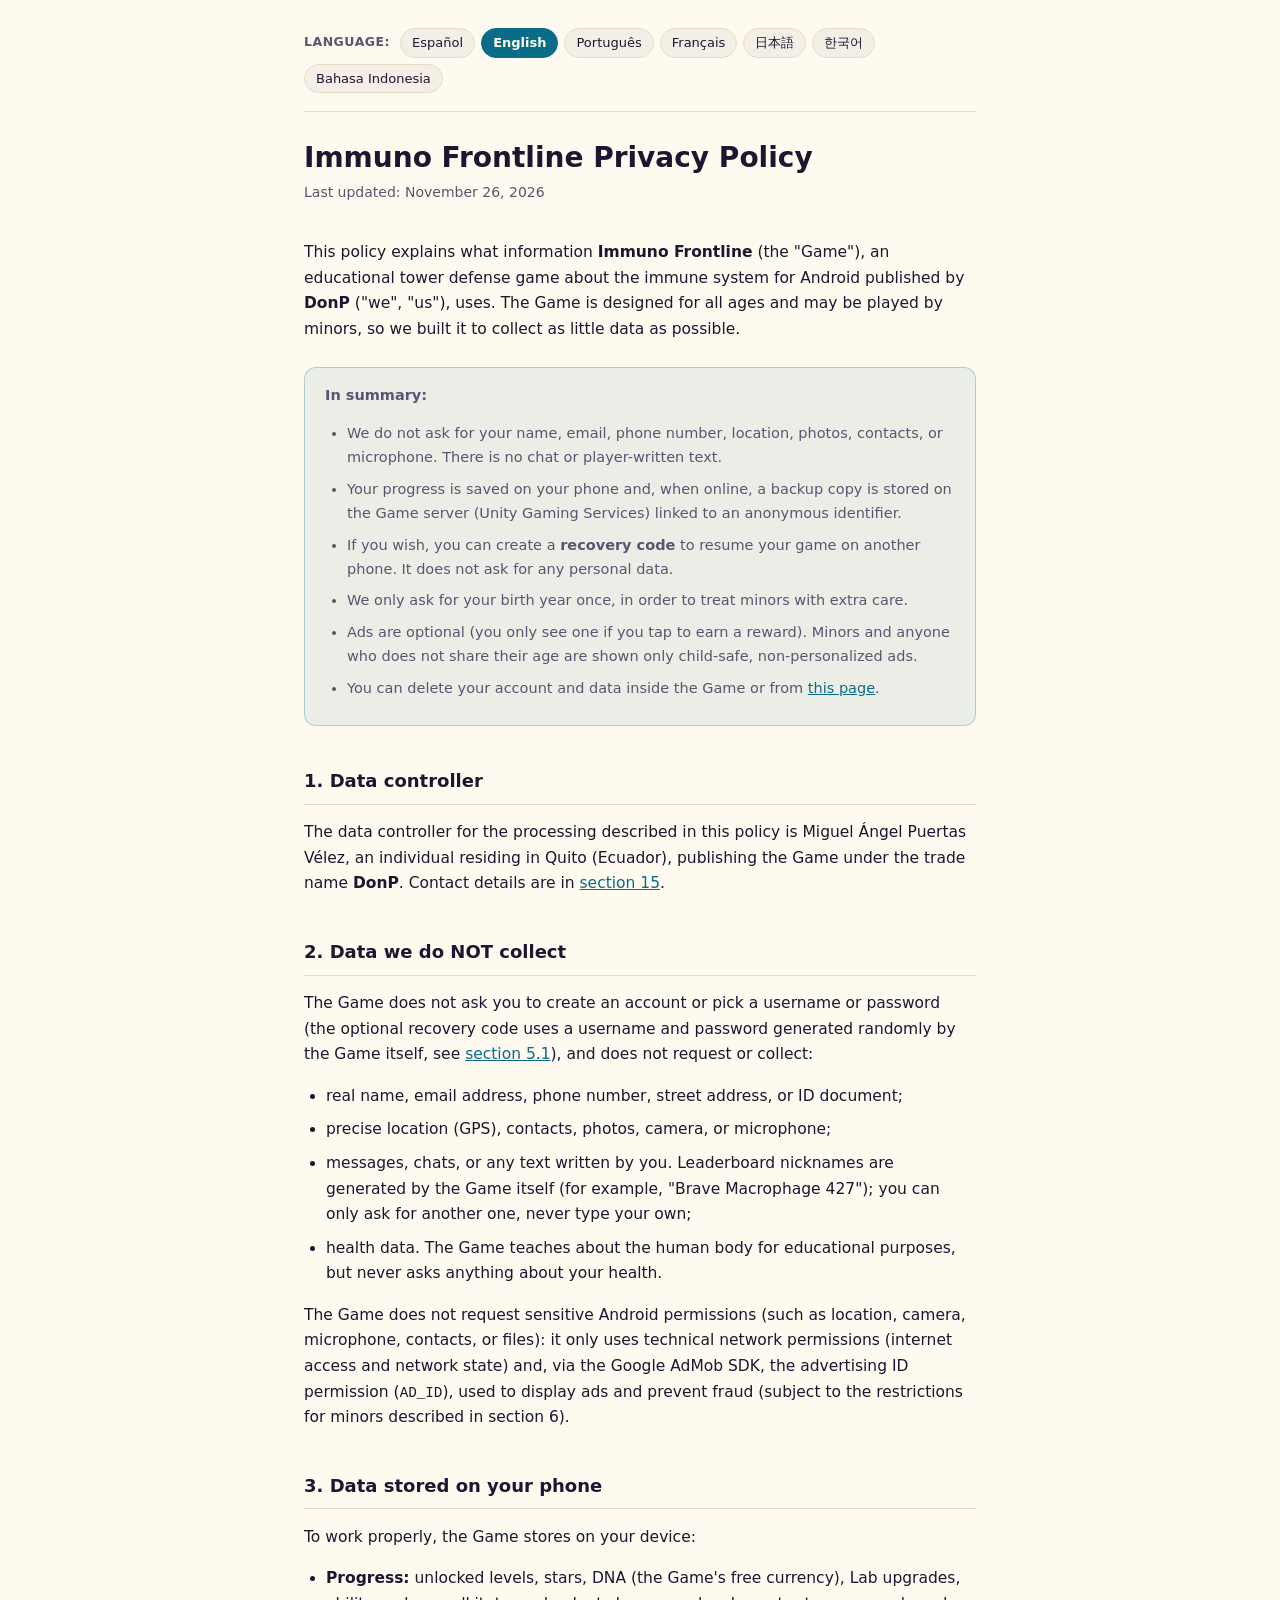
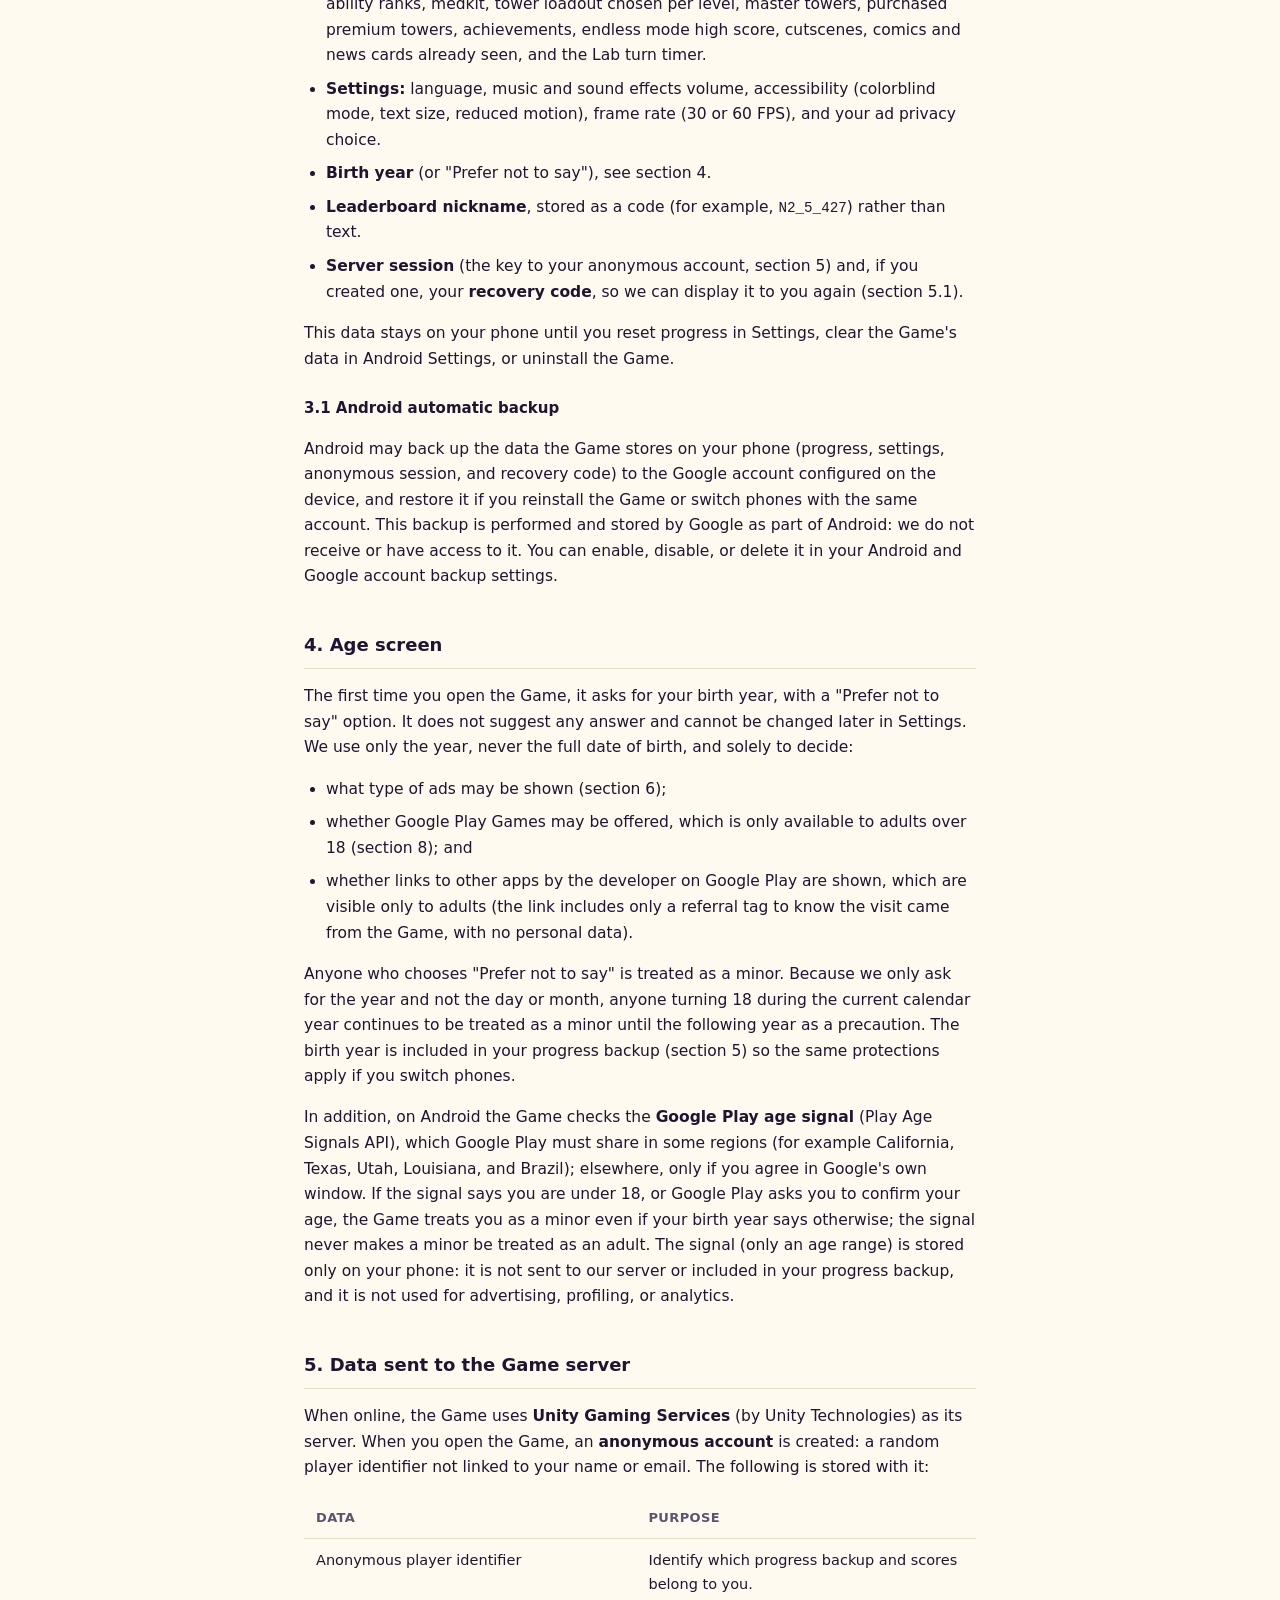
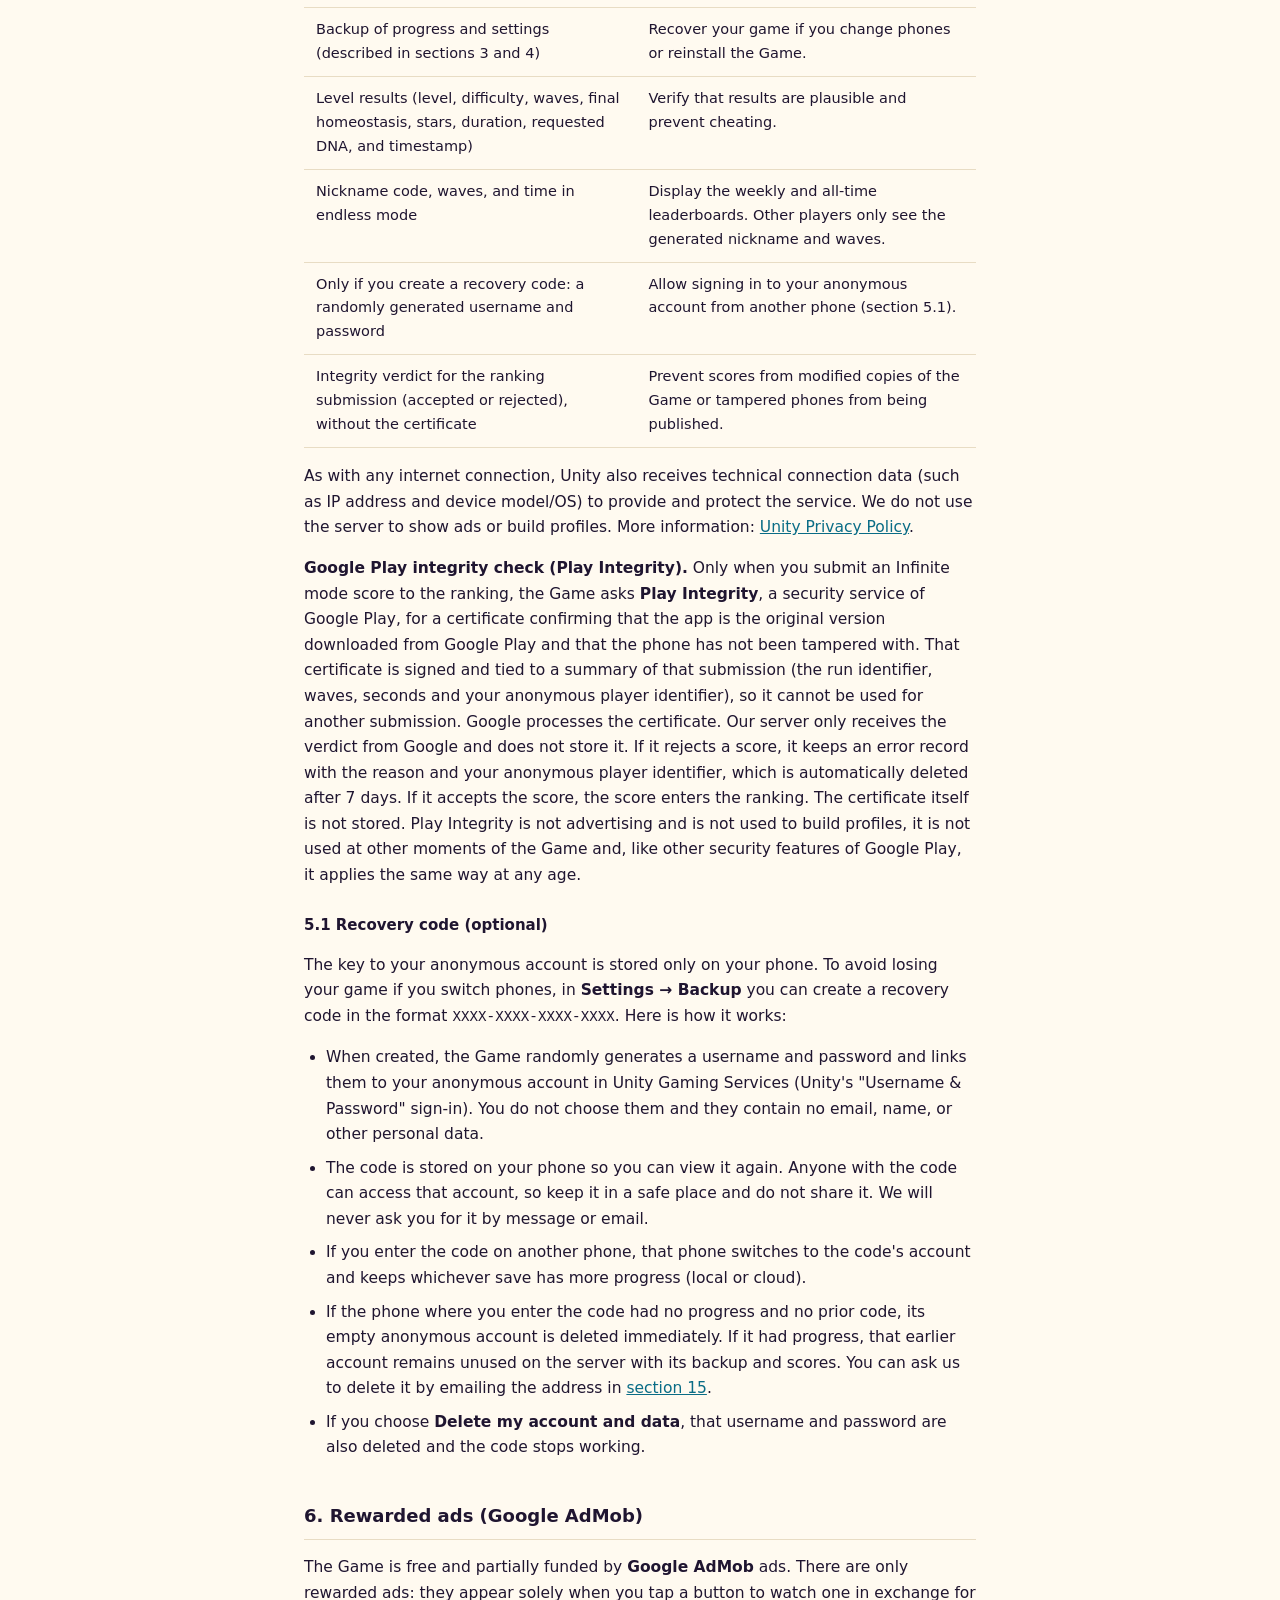
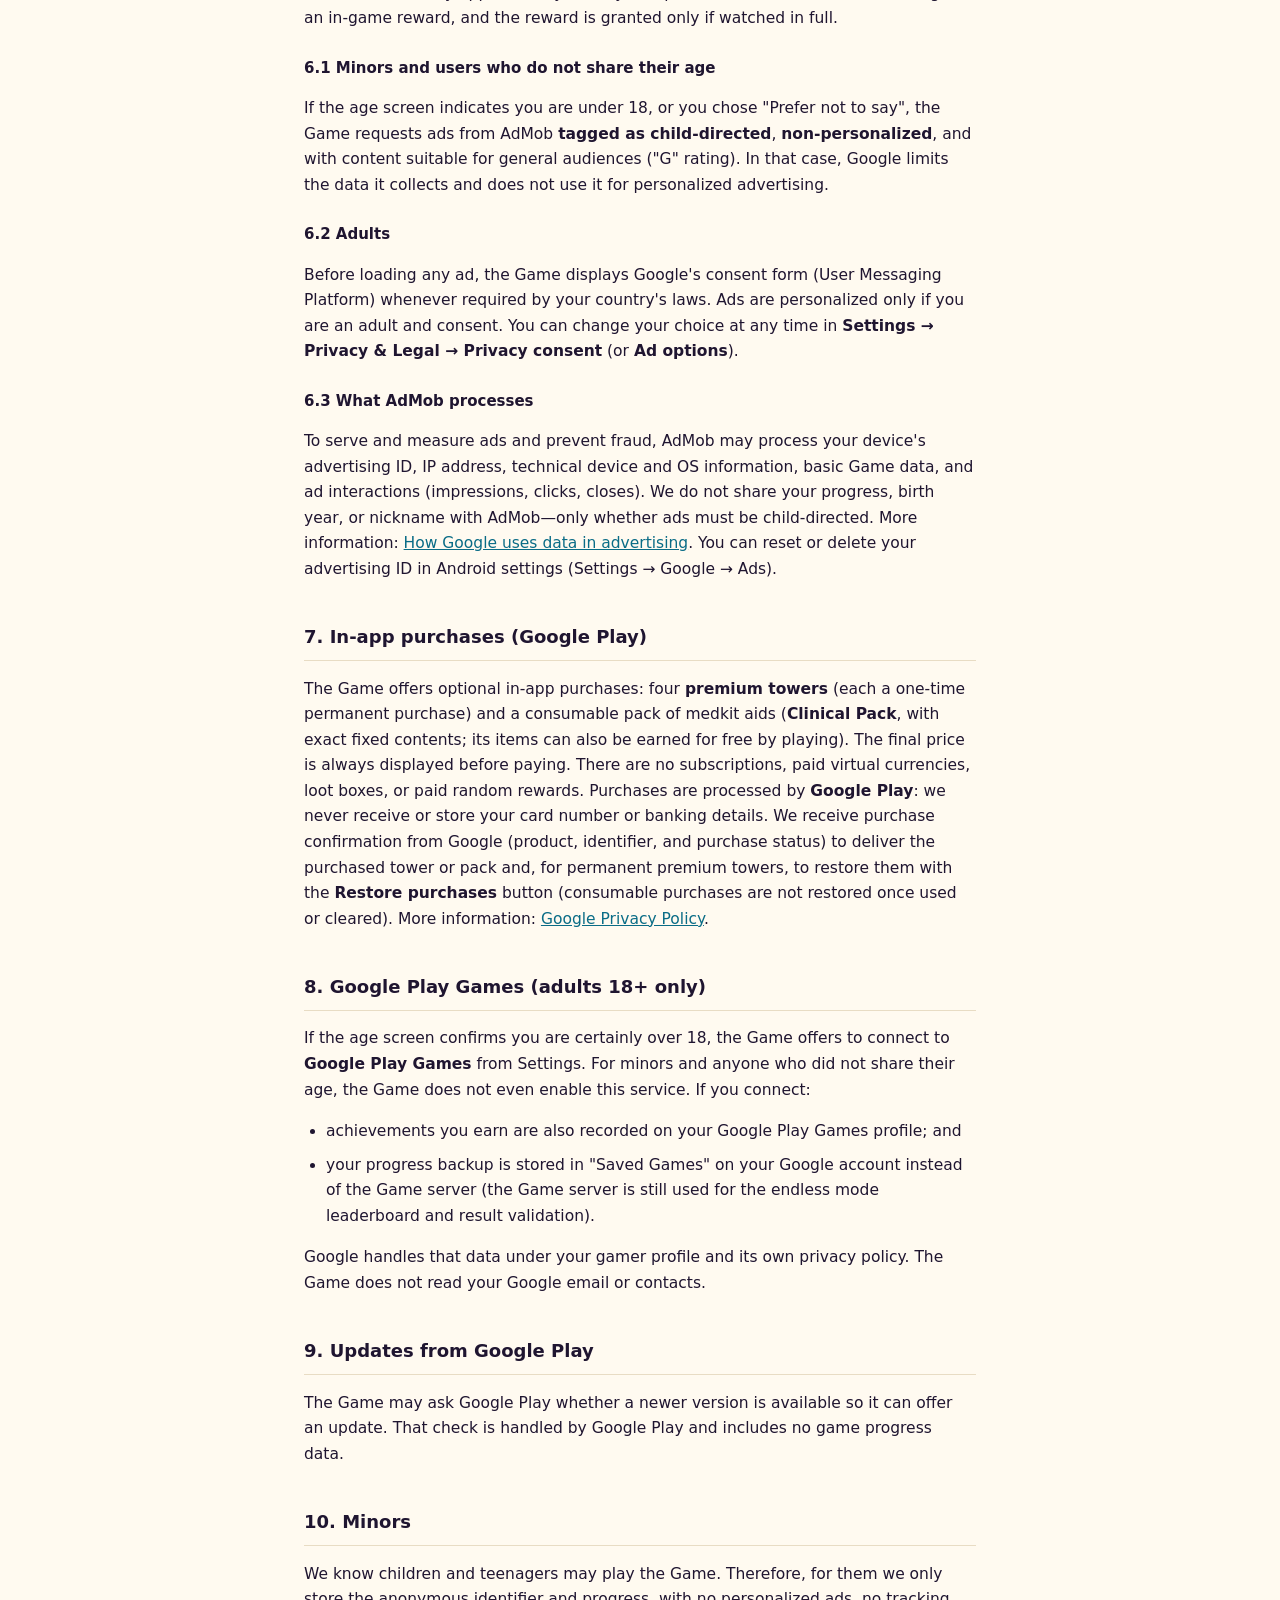
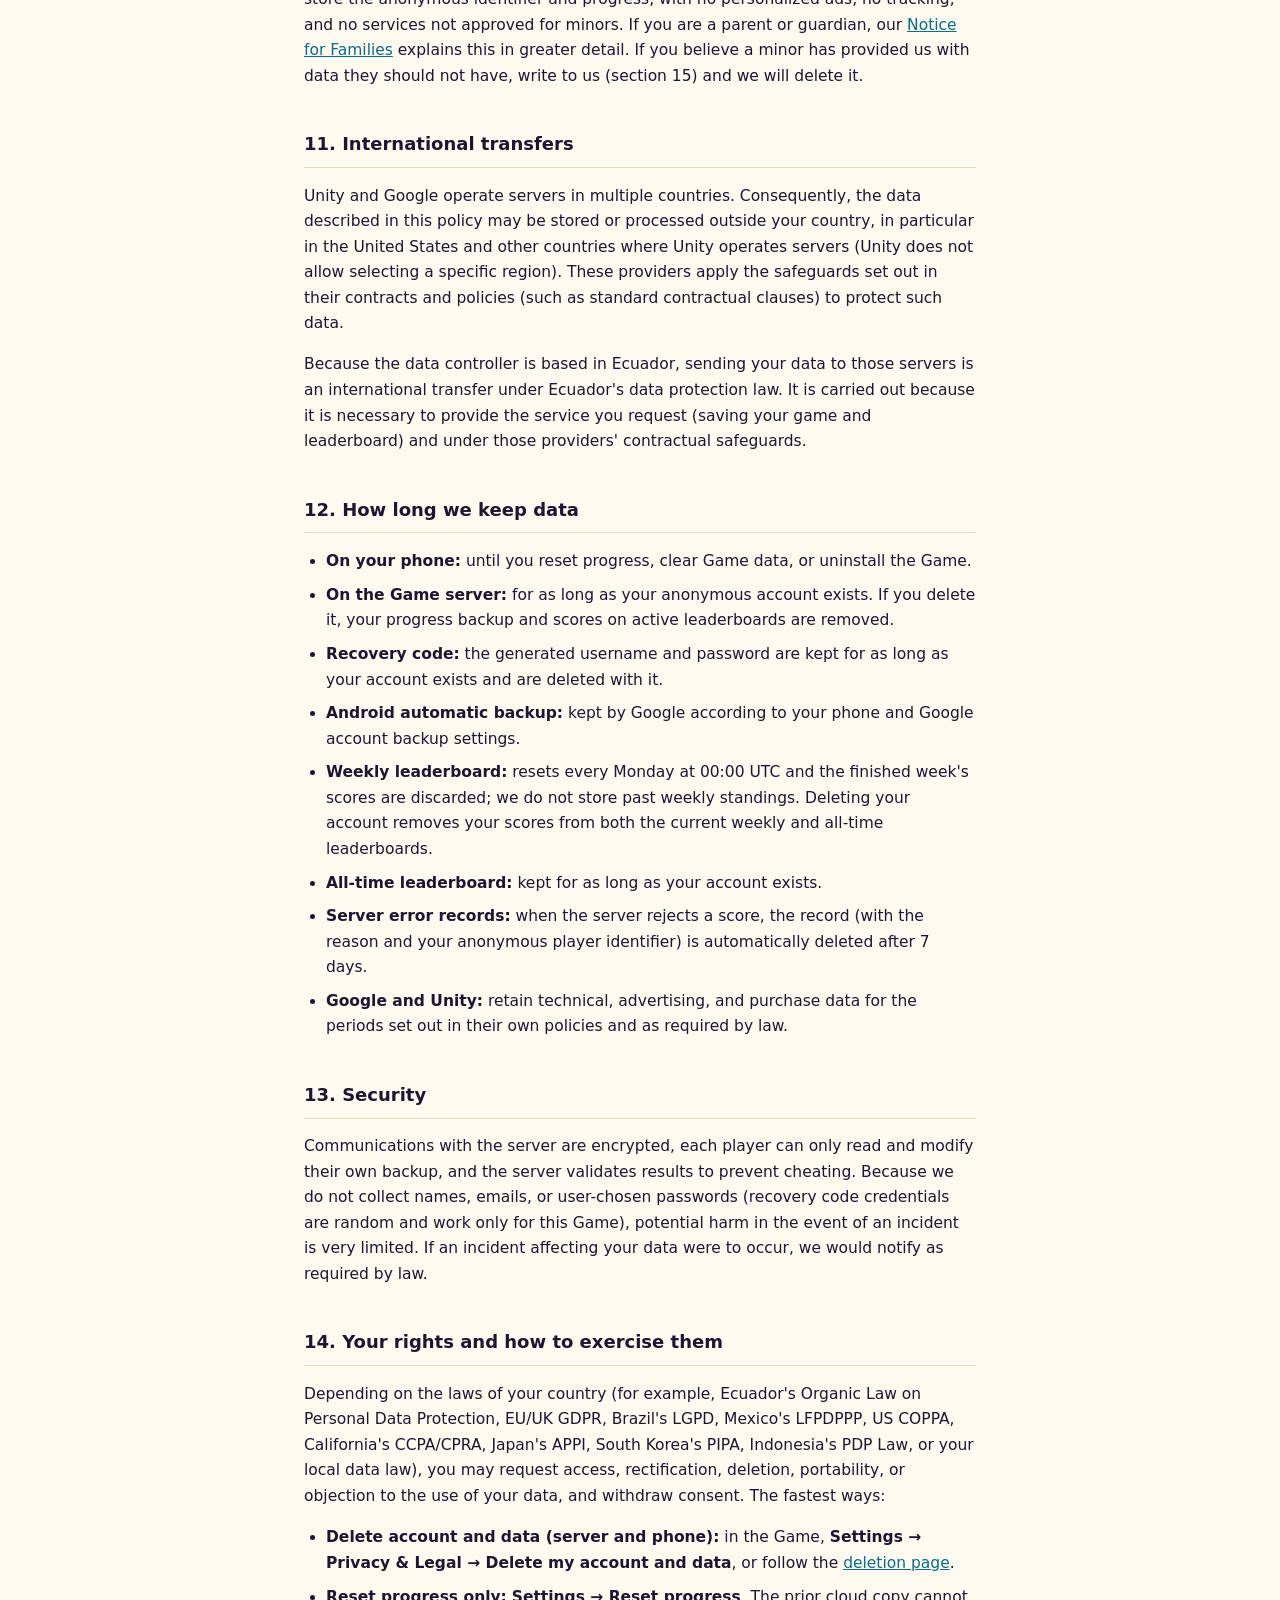
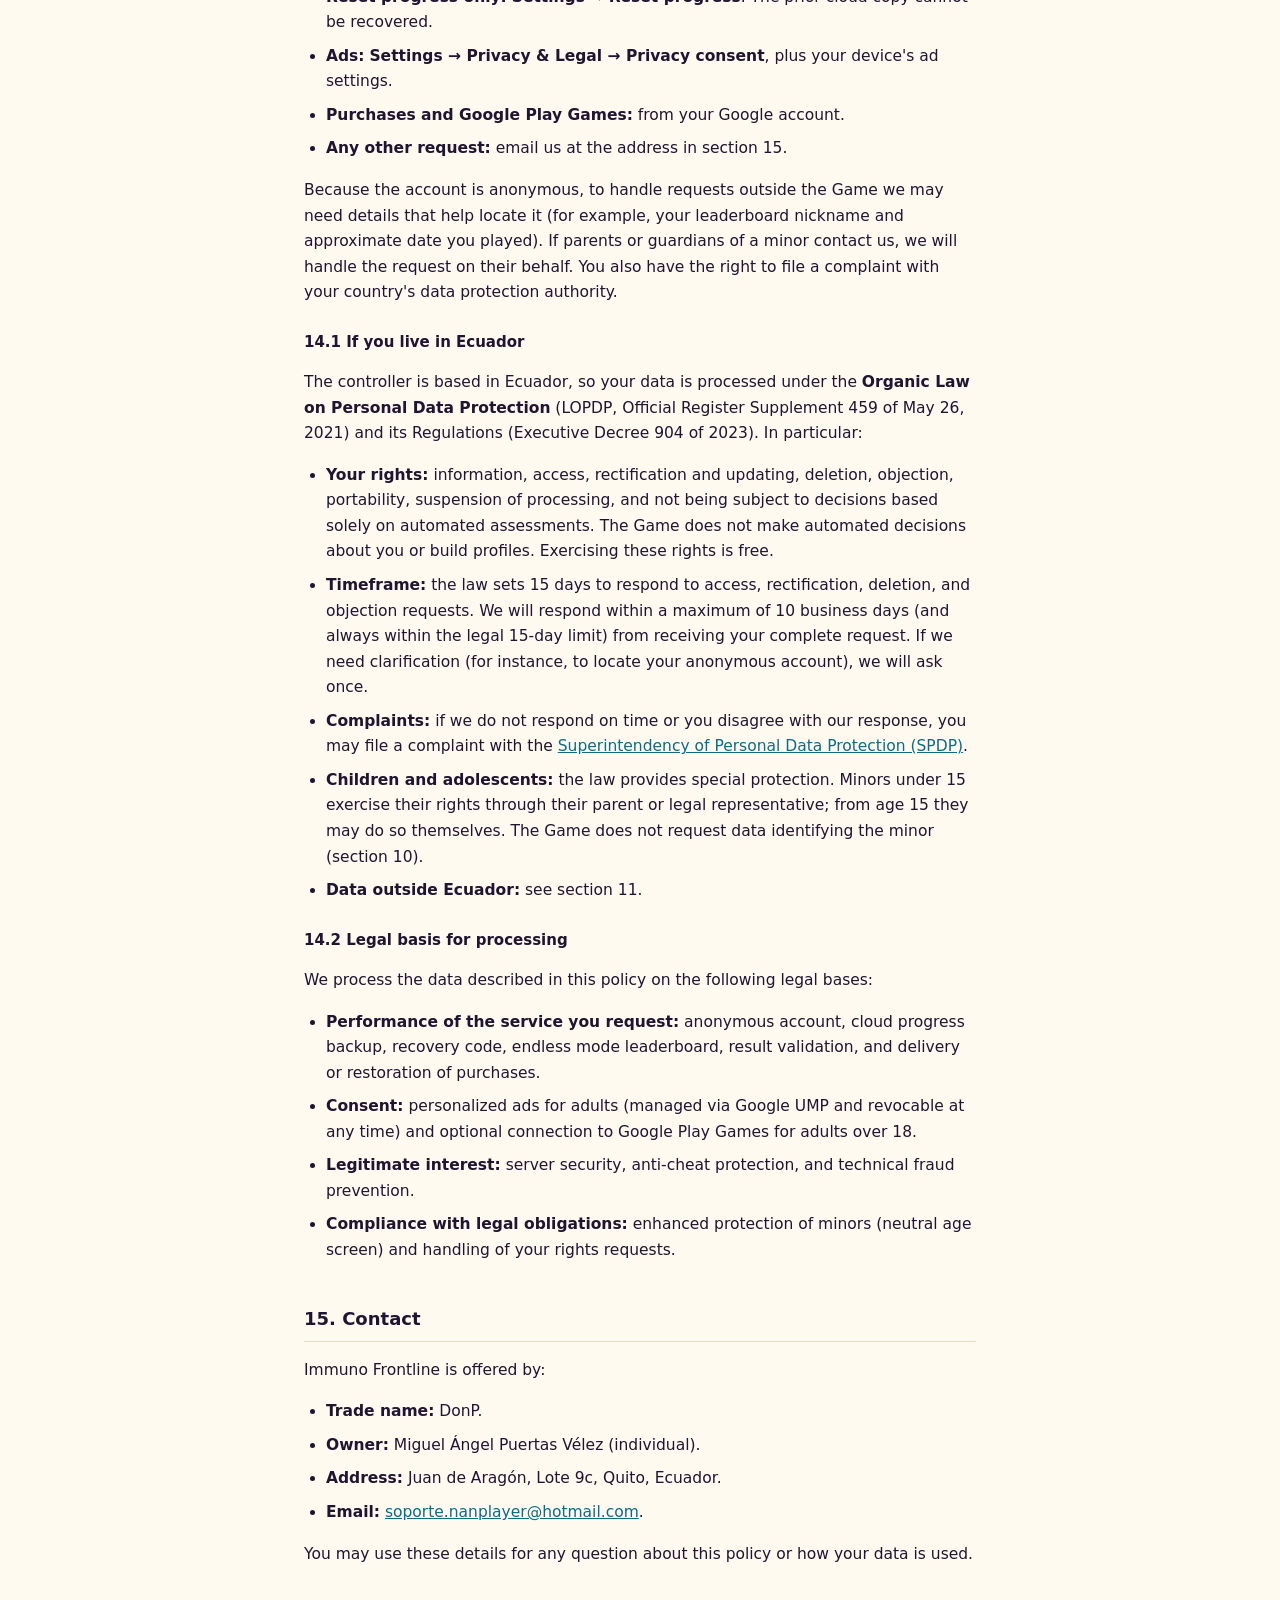
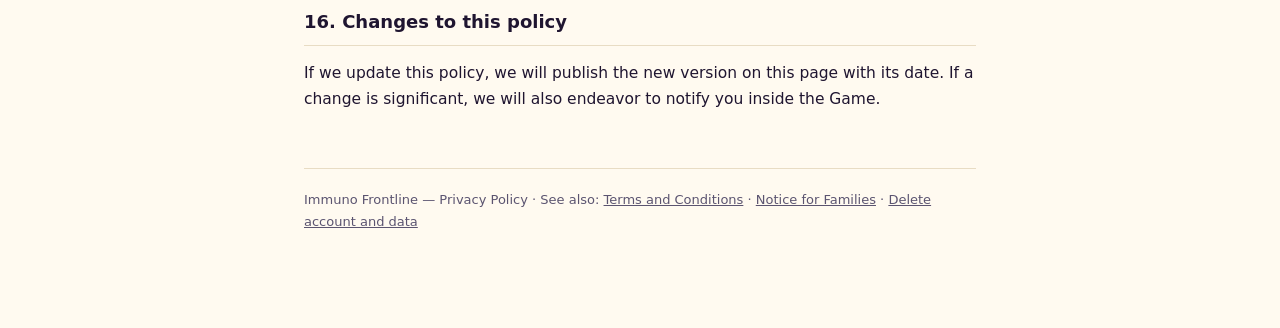
==== commit b8dae195: "politica actualizada" ====
--- a/index.html
+++ b/index.html
@@ -13,7 +13,7 @@
     <nav id="lang-bar" class="lang-bar" aria-label="Idioma"></nav>
     <div id="doc-content">
     <h1>Política de Privacidad de Immuno Frontline</h1>
-    <p class="meta">Última actualización: 23 de noviembre de 2026</p>
+    <p class="meta">Última actualización: 26 de noviembre de 2026</p>
 
     <p>Esta política explica qué información utiliza <strong>Immuno Frontline</strong> (el "Juego"), un juego educativo
       de defensa de torres sobre el sistema inmunitario para Android, publicado por <strong>DonP</strong> (en adelante,
@@ -100,6 +100,8 @@
       El año de nacimiento viaja con la copia de tu progreso (sección 5) para que el trato sea el mismo si cambias de
       teléfono.</p>
 
+    <p>Además, en Android el Juego consulta la <strong>señal de edad de Google Play</strong> (API Play Age Signals), que en algunas regiones (por ejemplo California, Texas, Utah, Luisiana y Brasil) Google Play comparte de forma obligatoria; en el resto, solo si tú lo aceptas en la ventana de Google. Si la señal indica que eres menor de 18 años, o Google Play pide confirmar tu edad, el Juego te trata como menor aunque el año indique otra cosa; la señal nunca hace que un menor reciba trato de adulto. La señal (solo un rango de edad) se guarda únicamente en tu teléfono: no se envía a nuestro servidor ni viaja con la copia de tu progreso, y no se usa para publicidad, perfiles ni analítica.</p>
+
     <h2>5. Datos que se envían al servidor del Juego</h2>
     <p>Cuando hay conexión, el Juego usa <strong>Unity Gaming Services</strong> (de Unity Technologies) como servidor.
       Al abrirlo se crea una <strong>cuenta anónima</strong>: un identificador aleatorio de jugador que no está ligado a
@@ -131,12 +133,18 @@
           <td>Solo si creas un código de recuperación: un nombre de usuario y una contraseña generados al azar</td>
           <td>Poder entrar en tu cuenta anónima desde otro teléfono (sección 5.1).</td>
         </tr>
+        <tr>
+          <td>Veredicto de integridad del envío al ranking (aceptado o rechazado), sin el certificado</td>
+          <td>Impedir que se publiquen puntuaciones de copias modificadas del Juego o de teléfonos manipulados.</td>
+        </tr>
       </table>
     </div>
     <p>Como en cualquier conexión a internet, Unity recibe además datos técnicos de la conexión (como la dirección IP y
       el modelo y sistema del dispositivo) para prestar el servicio y protegerlo. No usamos el servidor para mostrar
       publicidad ni para crear perfiles. Más información: <a href="https://unity.com/legal/privacy-policy"
         target="_blank" rel="noopener">política de privacidad de Unity</a>.</p>
+
+    <p><strong>Verificación de integridad de Google Play (Play Integrity).</strong> Solo cuando envías una puntuación del modo infinito al ranking, el Juego pide a <strong>Play Integrity</strong>, un servicio de seguridad de Google Play, un certificado que confirma que la app es la original descargada de Google Play y que el teléfono no ha sido manipulado. Ese certificado va firmado y atado a un resumen de ese envío (el identificador de la partida, las oleadas, los segundos y tu identificador anónimo de jugador), para que no sirva para otro envío. Google procesa el certificado. Nuestro servidor solo recibe de Google el veredicto y no lo guarda. Si rechaza una puntuación, deja un registro de error con el motivo y tu identificador anónimo de jugador, que se borra automáticamente a los 7 días. Si la acepta, la puntuación entra en el ranking. El certificado no se guarda. Play Integrity no es publicidad ni sirve para crear perfiles, no se usa en otros momentos del Juego y, como otras funciones de seguridad de Google Play, se aplica igual a cualquier edad.</p>
 
     <h3 id="codigo">5.1 Código de recuperación (opcional)</h3>
     <p>La llave de tu cuenta anónima se guarda solo en el teléfono. Para no perder la partida si cambias de teléfono,
@@ -239,6 +247,8 @@
         semana terminada se descartan: no guardamos las clasificaciones de semanas pasadas. Al borrar tu cuenta se quitan
         tus puntuaciones del ranking de la semana en curso y del histórico.</li>
       <li><strong>Ranking histórico:</strong> se mantiene mientras exista tu cuenta.</li>
+      <li><strong>Registros de errores del servidor:</strong> cuando el servidor rechaza una puntuación, el registro (con el
+        motivo y tu identificador anónimo de jugador) se borra automáticamente a los 7 días.</li>
       <li><strong>Google y Unity:</strong> conservan los datos técnicos, de anuncios y de compras durante los plazos de
         sus propias políticas y los que exija la ley.</li>
     </ul>
